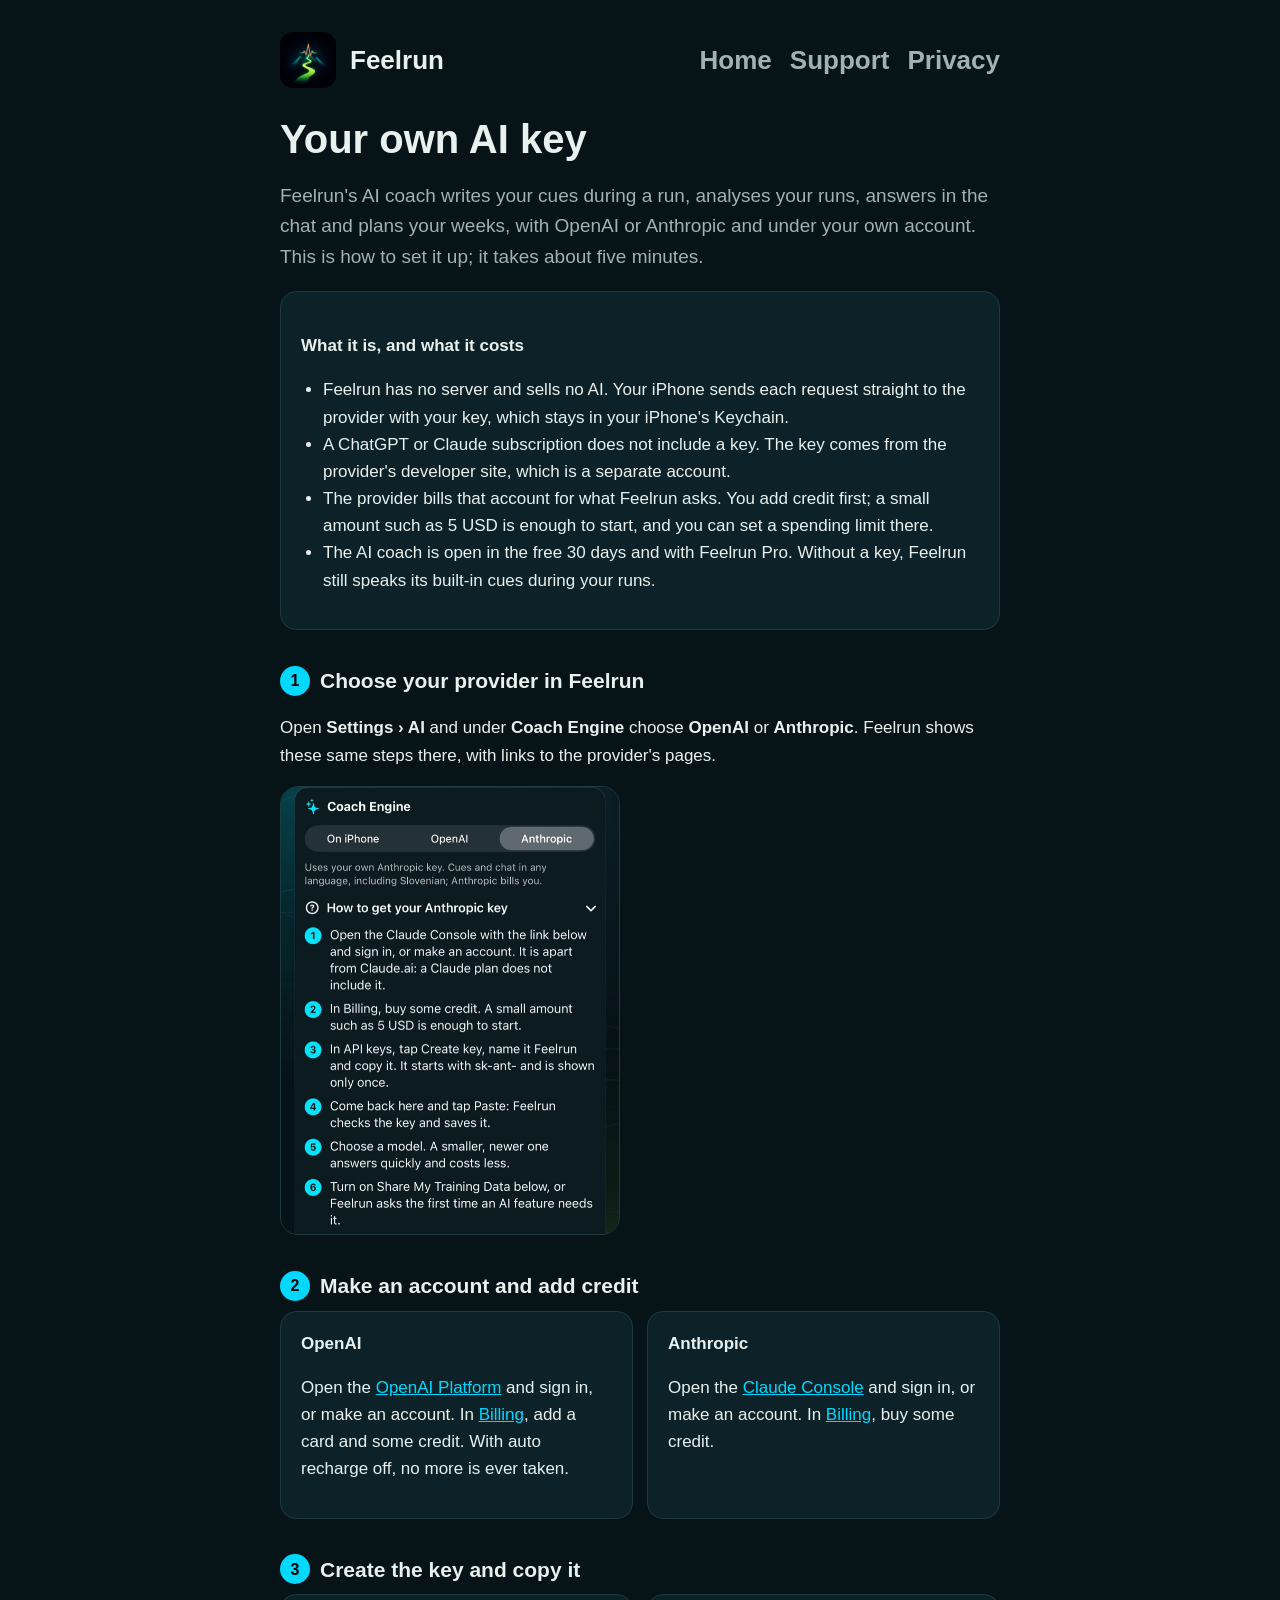
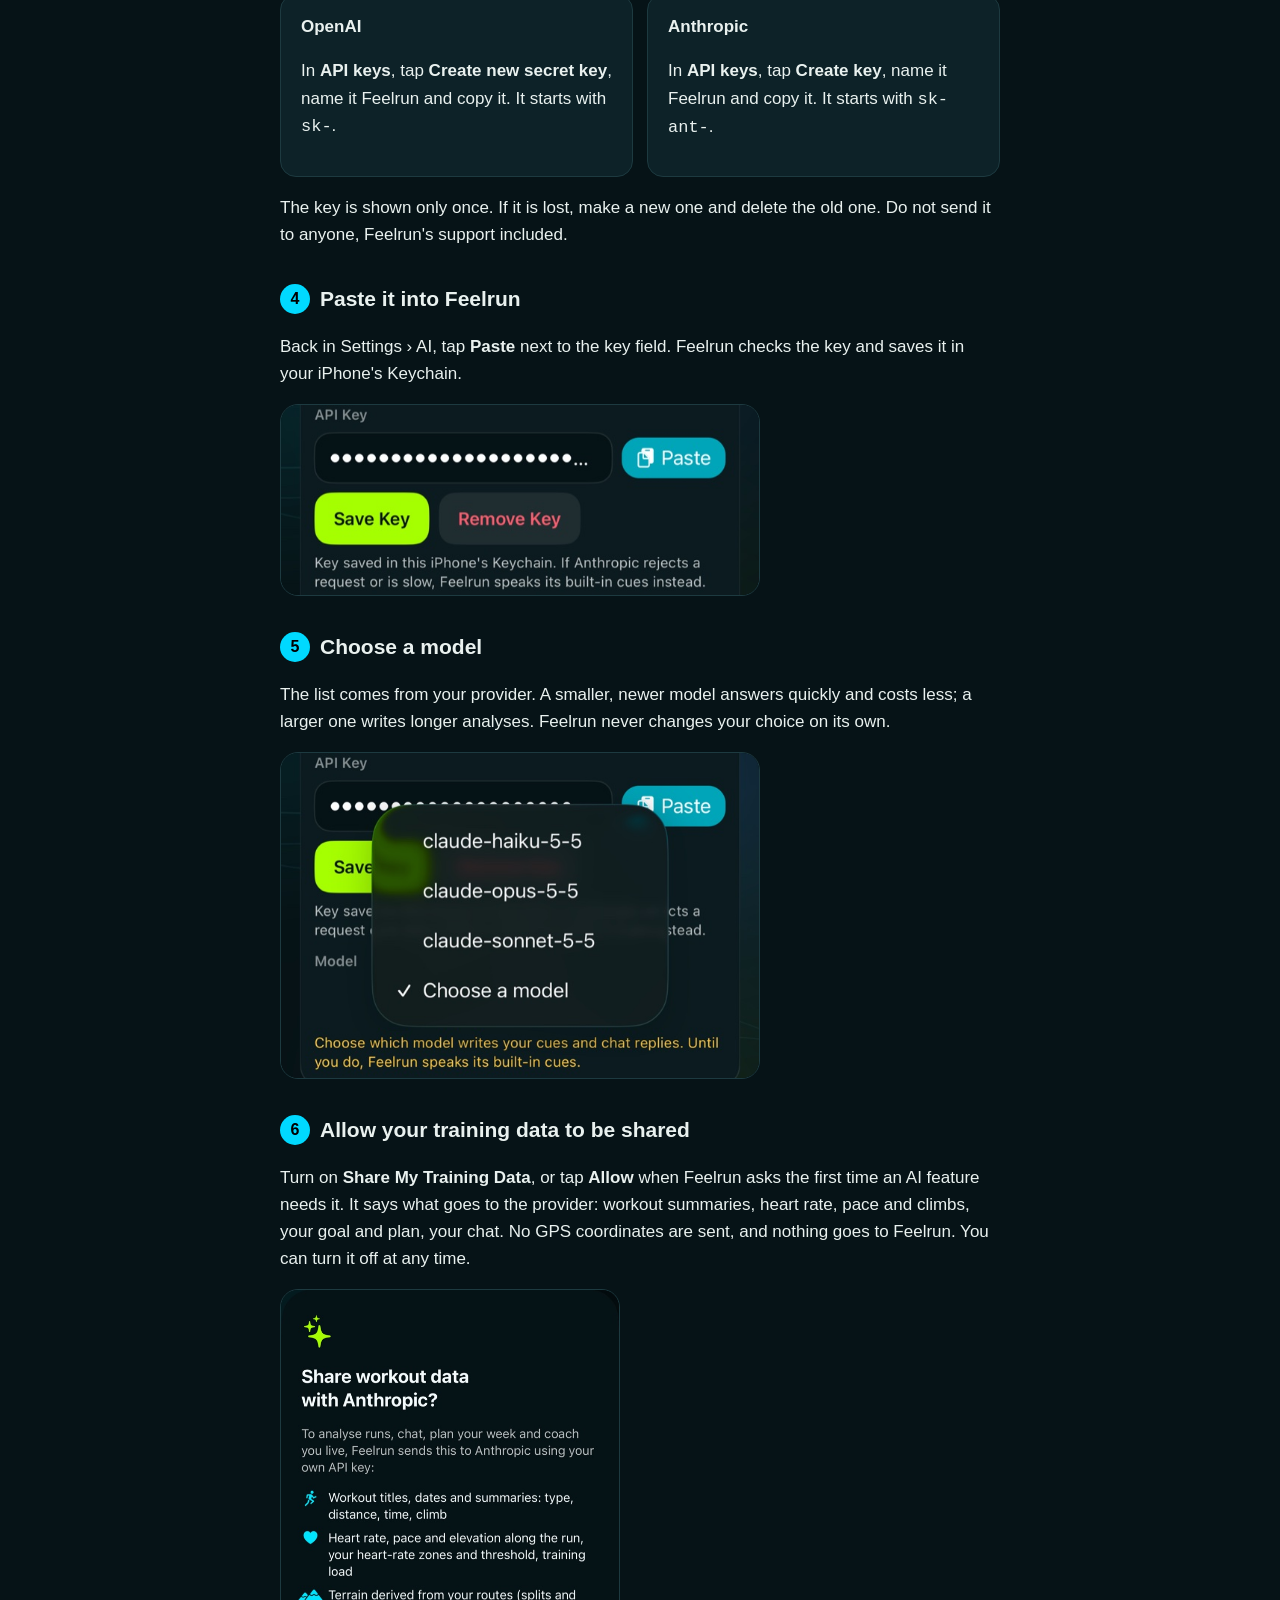
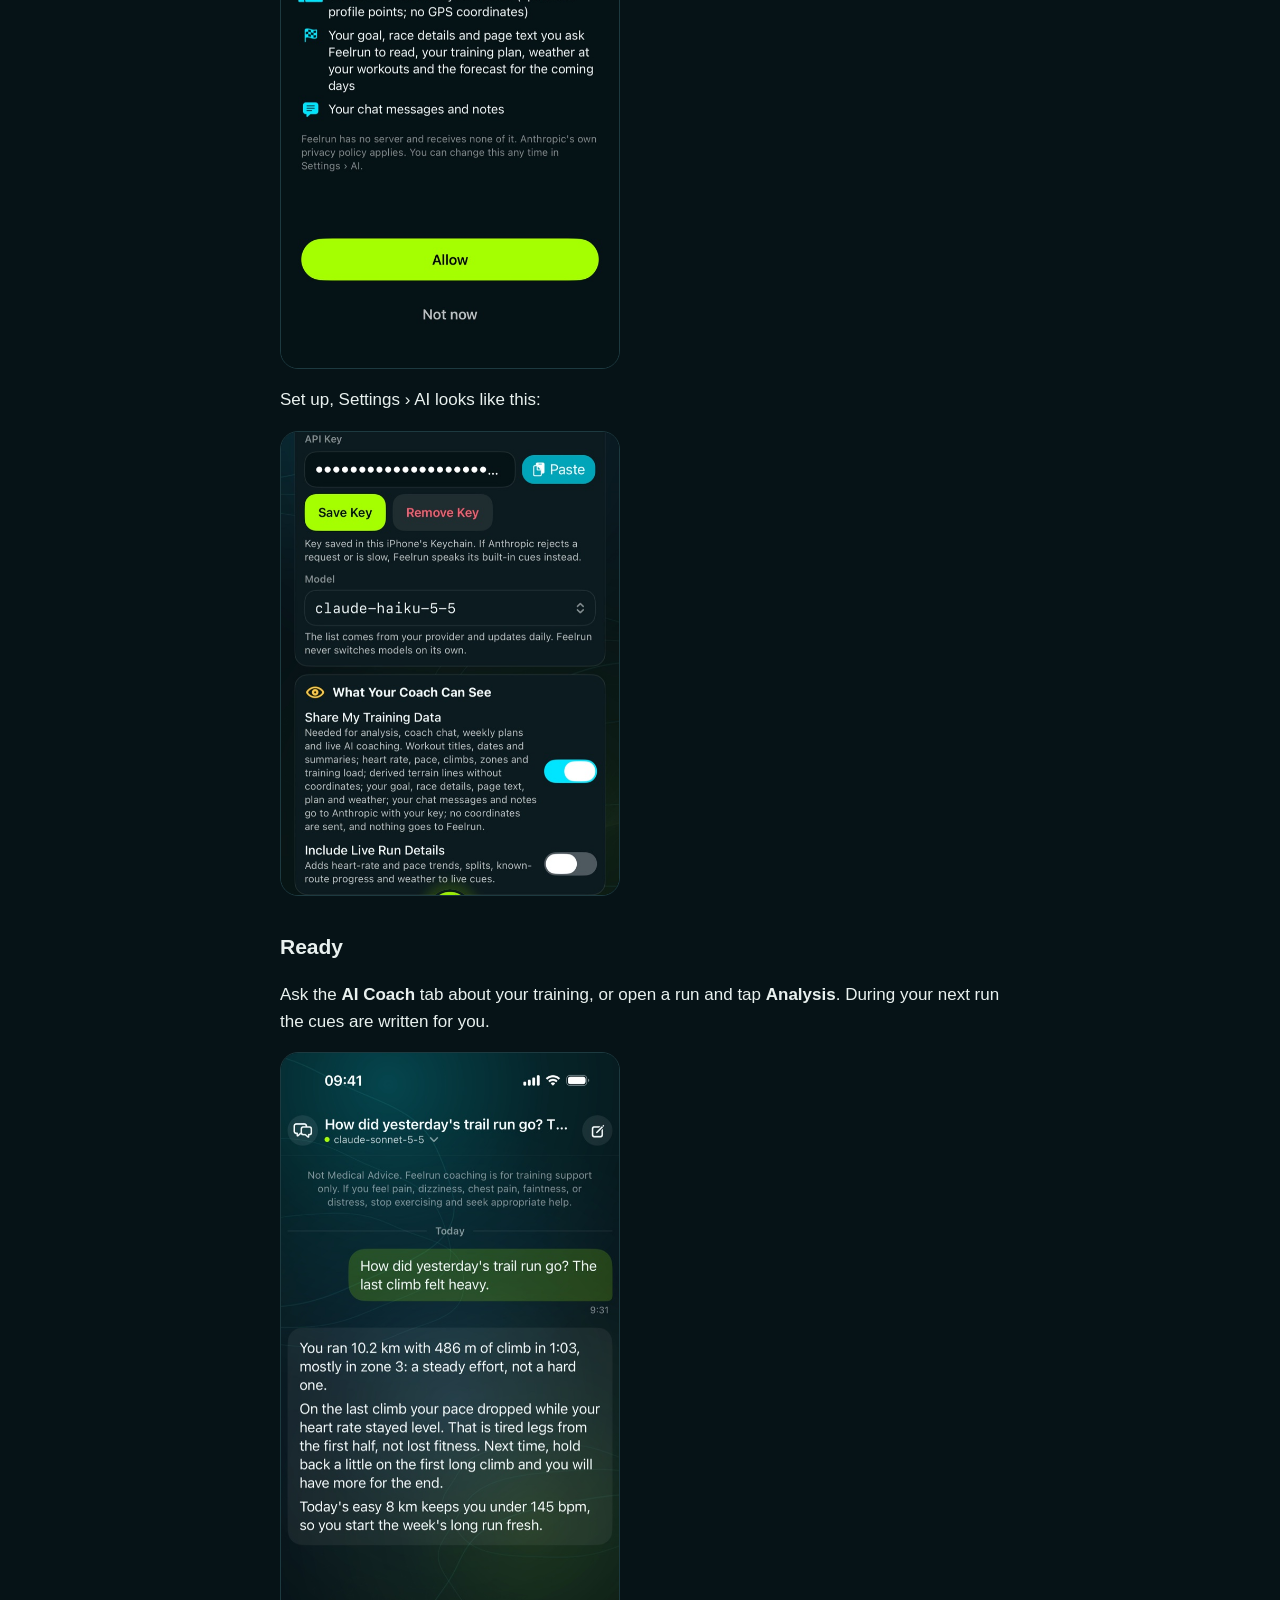
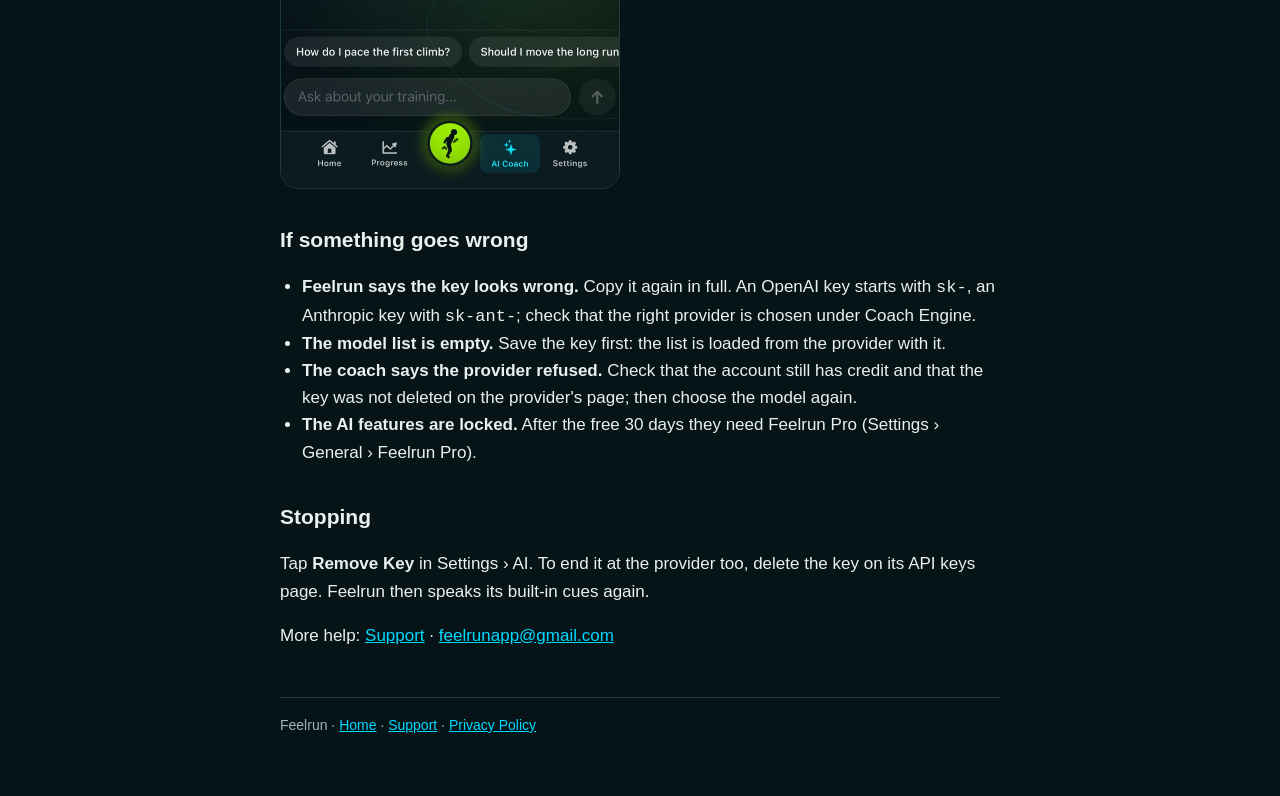
==== ai-key.html @ af998853 "Your own AI key: the steps with pictures" ====
<!doctype html>
<html lang="en">
<head>
<meta charset="utf-8">
<meta name="viewport" content="width=device-width, initial-scale=1">
<title>Your Own AI Key · Feelrun</title>
<meta name="description" content="How to get your own OpenAI or Anthropic API key and turn on Feelrun's AI coach, step by step with pictures.">
<link rel="stylesheet" href="style.css">
<link rel="icon" href="icon.png">
</head>
<body>
<main>
  <header>
    <img src="icon.png" alt="">
    <a href="./">Feelrun</a>
    <nav><a href="./">Home</a><a href="support.html">Support</a><a href="privacy.html">Privacy</a></nav>
  </header>

  <h1>Your own AI key</h1>
  <p class="lead">Feelrun's AI coach writes your cues during a run, analyses your runs, answers in the chat and plans your weeks, with OpenAI or Anthropic and under your own account. This is how to set it up; it takes about five minutes.</p>

  <div class="card">
    <h3>What it is, and what it costs</h3>
    <ul>
      <li>Feelrun has no server and sells no AI. Your iPhone sends each request straight to the provider with your key, which stays in your iPhone's Keychain.</li>
      <li>A ChatGPT or Claude subscription does not include a key. The key comes from the provider's developer site, which is a separate account.</li>
      <li>The provider bills that account for what Feelrun asks. You add credit first; a small amount such as 5 USD is enough to start, and you can set a spending limit there.</li>
      <li>The AI coach is open in the free 30 days and with Feelrun Pro. Without a key, Feelrun still speaks its built-in cues during your runs.</li>
    </ul>
  </div>

  <h2><span class="step">1</span>Choose your provider in Feelrun</h2>
  <p>Open <strong>Settings › AI</strong> and under <strong>Coach Engine</strong> choose <strong>OpenAI</strong> or <strong>Anthropic</strong>. Feelrun shows these same steps there, with links to the provider's pages.</p>
  <img class="shot" src="img/ai-key-steps.jpg" alt="Settings, AI: Anthropic chosen as the coach engine, with six numbered steps on how to get a key">

  <h2><span class="step">2</span>Make an account and add credit</h2>
  <div class="cols">
    <div class="card">
      <h3>OpenAI</h3>
      <p>Open the <a href="https://platform.openai.com/api-keys">OpenAI Platform</a> and sign in, or make an account. In <a href="https://platform.openai.com/settings/organization/billing/overview">Billing</a>, add a card and some credit. With auto recharge off, no more is ever taken.</p>
    </div>
    <div class="card">
      <h3>Anthropic</h3>
      <p>Open the <a href="https://platform.claude.com/settings/keys">Claude Console</a> and sign in, or make an account. In <a href="https://platform.claude.com/settings/billing">Billing</a>, buy some credit.</p>
    </div>
  </div>

  <h2><span class="step">3</span>Create the key and copy it</h2>
  <div class="cols">
    <div class="card">
      <h3>OpenAI</h3>
      <p>In <strong>API keys</strong>, tap <strong>Create new secret key</strong>, name it Feelrun and copy it. It starts with <code>sk-</code>.</p>
    </div>
    <div class="card">
      <h3>Anthropic</h3>
      <p>In <strong>API keys</strong>, tap <strong>Create key</strong>, name it Feelrun and copy it. It starts with <code>sk-ant-</code>.</p>
    </div>
  </div>
  <p>The key is shown only once. If it is lost, make a new one and delete the old one. Do not send it to anyone, Feelrun's support included.</p>

  <h2><span class="step">4</span>Paste it into Feelrun</h2>
  <p>Back in Settings › AI, tap <strong>Paste</strong> next to the key field. Feelrun checks the key and saves it in your iPhone's Keychain.</p>
  <img class="shot wide" src="img/ai-key-paste.jpg" alt="The key field filled, with the Paste button beside it and the line: Key saved in this iPhone's Keychain">

  <h2><span class="step">5</span>Choose a model</h2>
  <p>The list comes from your provider. A smaller, newer model answers quickly and costs less; a larger one writes longer analyses. Feelrun never changes your choice on its own.</p>
  <img class="shot wide" src="img/ai-key-model.jpg" alt="The model menu open, listing the provider's models">

  <h2><span class="step">6</span>Allow your training data to be shared</h2>
  <p>Turn on <strong>Share My Training Data</strong>, or tap <strong>Allow</strong> when Feelrun asks the first time an AI feature needs it. It says what goes to the provider: workout summaries, heart rate, pace and climbs, your goal and plan, your chat. No GPS coordinates are sent, and nothing goes to Feelrun. You can turn it off at any time.</p>
  <img class="shot" src="img/ai-key-consent.jpg" alt="Feelrun asking: Share workout data with Anthropic? with the list of what is sent, and Allow and Not now">
  <p>Set up, Settings › AI looks like this:</p>
  <img class="shot" src="img/ai-key-done.jpg" alt="Settings, AI with the key saved, a model chosen and Share My Training Data on">

  <h2>Ready</h2>
  <p>Ask the <strong>AI Coach</strong> tab about your training, or open a run and tap <strong>Analysis</strong>. During your next run the cues are written for you.</p>
  <img class="shot" src="img/ai-key-coach.jpg" alt="The AI Coach chat answering a question about yesterday's trail run">

  <h2>If something goes wrong</h2>
  <ul>
    <li><strong>Feelrun says the key looks wrong.</strong> Copy it again in full. An OpenAI key starts with <code>sk-</code>, an Anthropic key with <code>sk-ant-</code>; check that the right provider is chosen under Coach Engine.</li>
    <li><strong>The model list is empty.</strong> Save the key first: the list is loaded from the provider with it.</li>
    <li><strong>The coach says the provider refused.</strong> Check that the account still has credit and that the key was not deleted on the provider's page; then choose the model again.</li>
    <li><strong>The AI features are locked.</strong> After the free 30 days they need Feelrun Pro (Settings › General › Feelrun Pro).</li>
  </ul>

  <h2>Stopping</h2>
  <p>Tap <strong>Remove Key</strong> in Settings › AI. To end it at the provider too, delete the key on its API keys page. Feelrun then speaks its built-in cues again.</p>

  <p>More help: <a href="support.html">Support</a> · <a href="mailto:feelrunapp@gmail.com">feelrunapp@gmail.com</a></p>

  <footer>Feelrun · <a href="./">Home</a> · <a href="support.html">Support</a> · <a href="privacy.html">Privacy Policy</a></footer>
</main>
</body>
</html>
---- style.css ----
:root {
  --bg: #061317;
  --card: #0d2228;
  --line: #1d3a40;
  --text: #e9f1ef;
  --muted: #9fb3b6;
  --lime: #a6ff00;
  --teal: #00d9ff;
}
* { box-sizing: border-box; }
body {
  margin: 0;
  background: var(--bg) radial-gradient(1200px 600px at 50% -10%, #0e3a3e 0%, transparent 70%) no-repeat;
  color: var(--text);
  font: 17px/1.6 -apple-system, BlinkMacSystemFont, "SF Pro Text", "Helvetica Neue", Arial, sans-serif;
}
main { max-width: 760px; margin: 0 auto; padding: 32px 20px 64px; }
header { display: flex; align-items: center; gap: 14px; margin-bottom: 28px; }
header img { width: 56px; height: 56px; border-radius: 13px; }
header a { color: var(--text); text-decoration: none; font: 700 26px/1 ui-rounded, "SF Pro Rounded", -apple-system, sans-serif; }
nav { margin-left: auto; display: flex; gap: 18px; font-size: 15px; }
nav a { color: var(--muted); text-decoration: none; }
nav a:hover, nav a[aria-current] { color: var(--lime); }
h1 { font: 800 40px/1.15 ui-rounded, "SF Pro Rounded", -apple-system, sans-serif; margin: 8px 0 12px; }
h2 { font-size: 21px; margin: 34px 0 8px; }
h3 { font-size: 17px; margin: 22px 0 4px; }
p, li { color: var(--text); }
.lead { color: var(--muted); font-size: 19px; }
.tag { color: var(--lime); font-weight: 600; }
a { color: var(--teal); }
ul, ol { padding-left: 22px; }
.card { background: var(--card); border: 1px solid var(--line); border-radius: 16px; padding: 18px 20px; margin: 18px 0; }
.hero { width: 100%; border-radius: 18px; margin: 18px 0 8px; display: block; }
footer { margin-top: 48px; color: var(--muted); font-size: 14px; border-top: 1px solid var(--line); padding-top: 16px; }
@media (max-width: 520px) {
  h1 { font-size: 32px; }
  nav { gap: 12px; }
}
.shot { display: block; width: 100%; max-width: 340px; border-radius: 18px; border: 1px solid var(--line); margin: 14px 0 6px; }
.shot.wide { max-width: 480px; }
.cols { display: grid; grid-template-columns: 1fr 1fr; gap: 14px; }
.cols .card { margin: 0; }
.cols h3 { margin-top: 0; }
.step { display: inline-flex; align-items: center; justify-content: center; width: 30px; height: 30px; border-radius: 50%; background: var(--teal); color: #000; font-weight: 800; font-size: 16px; margin-right: 10px; vertical-align: 2px; }
@media (max-width: 620px) {
  .cols { grid-template-columns: 1fr; }
}
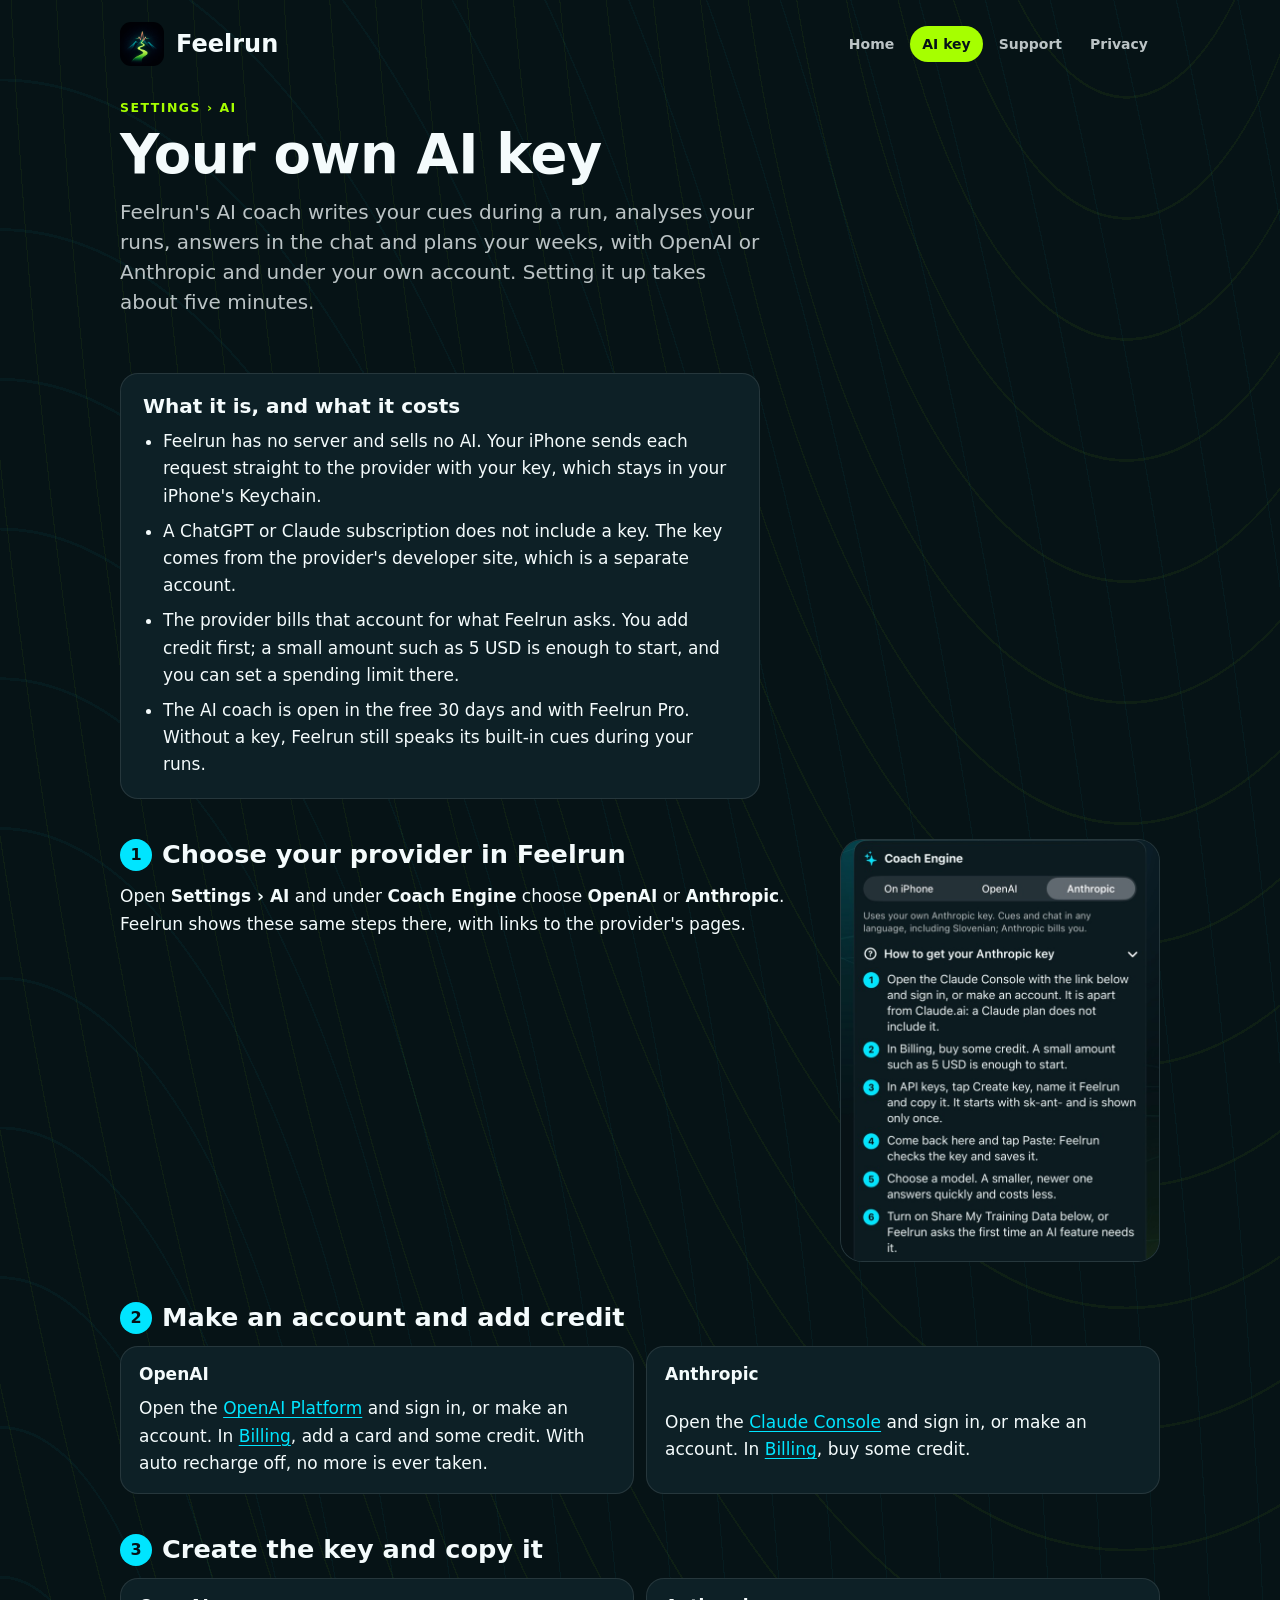
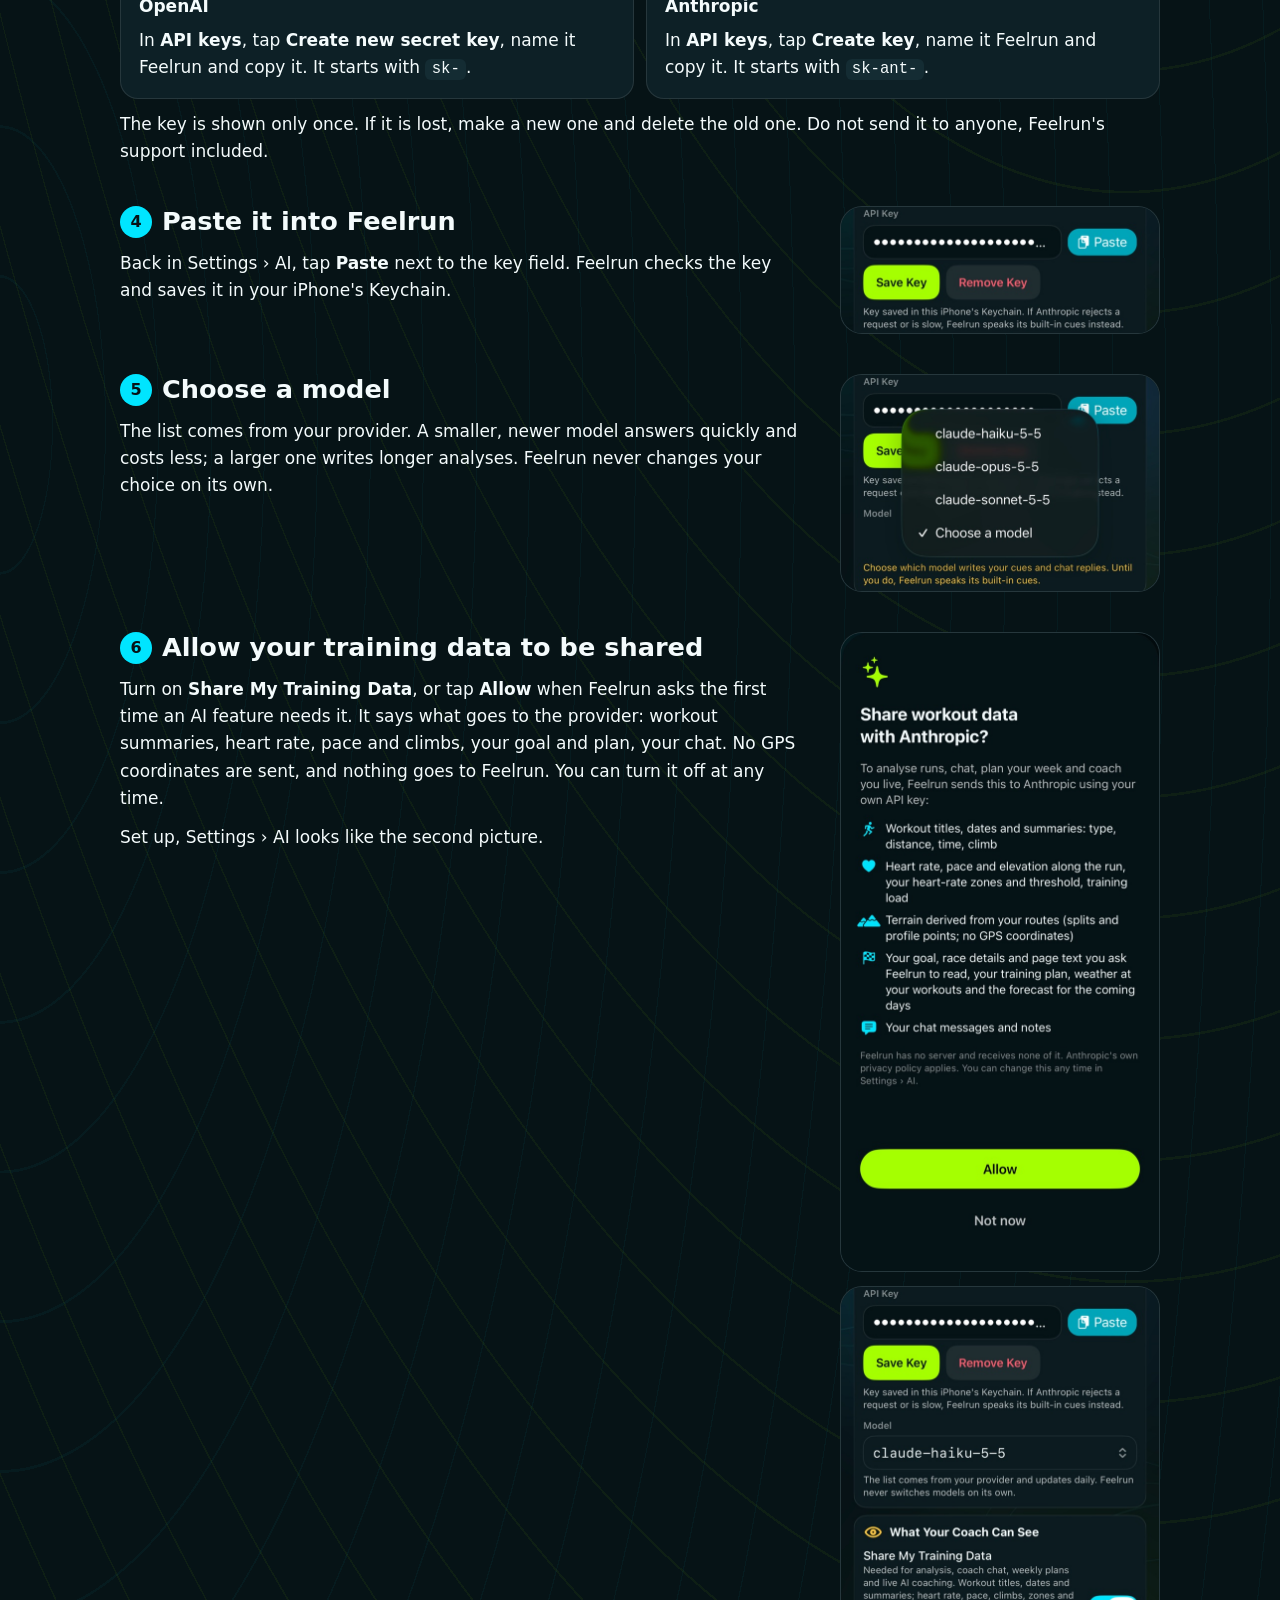
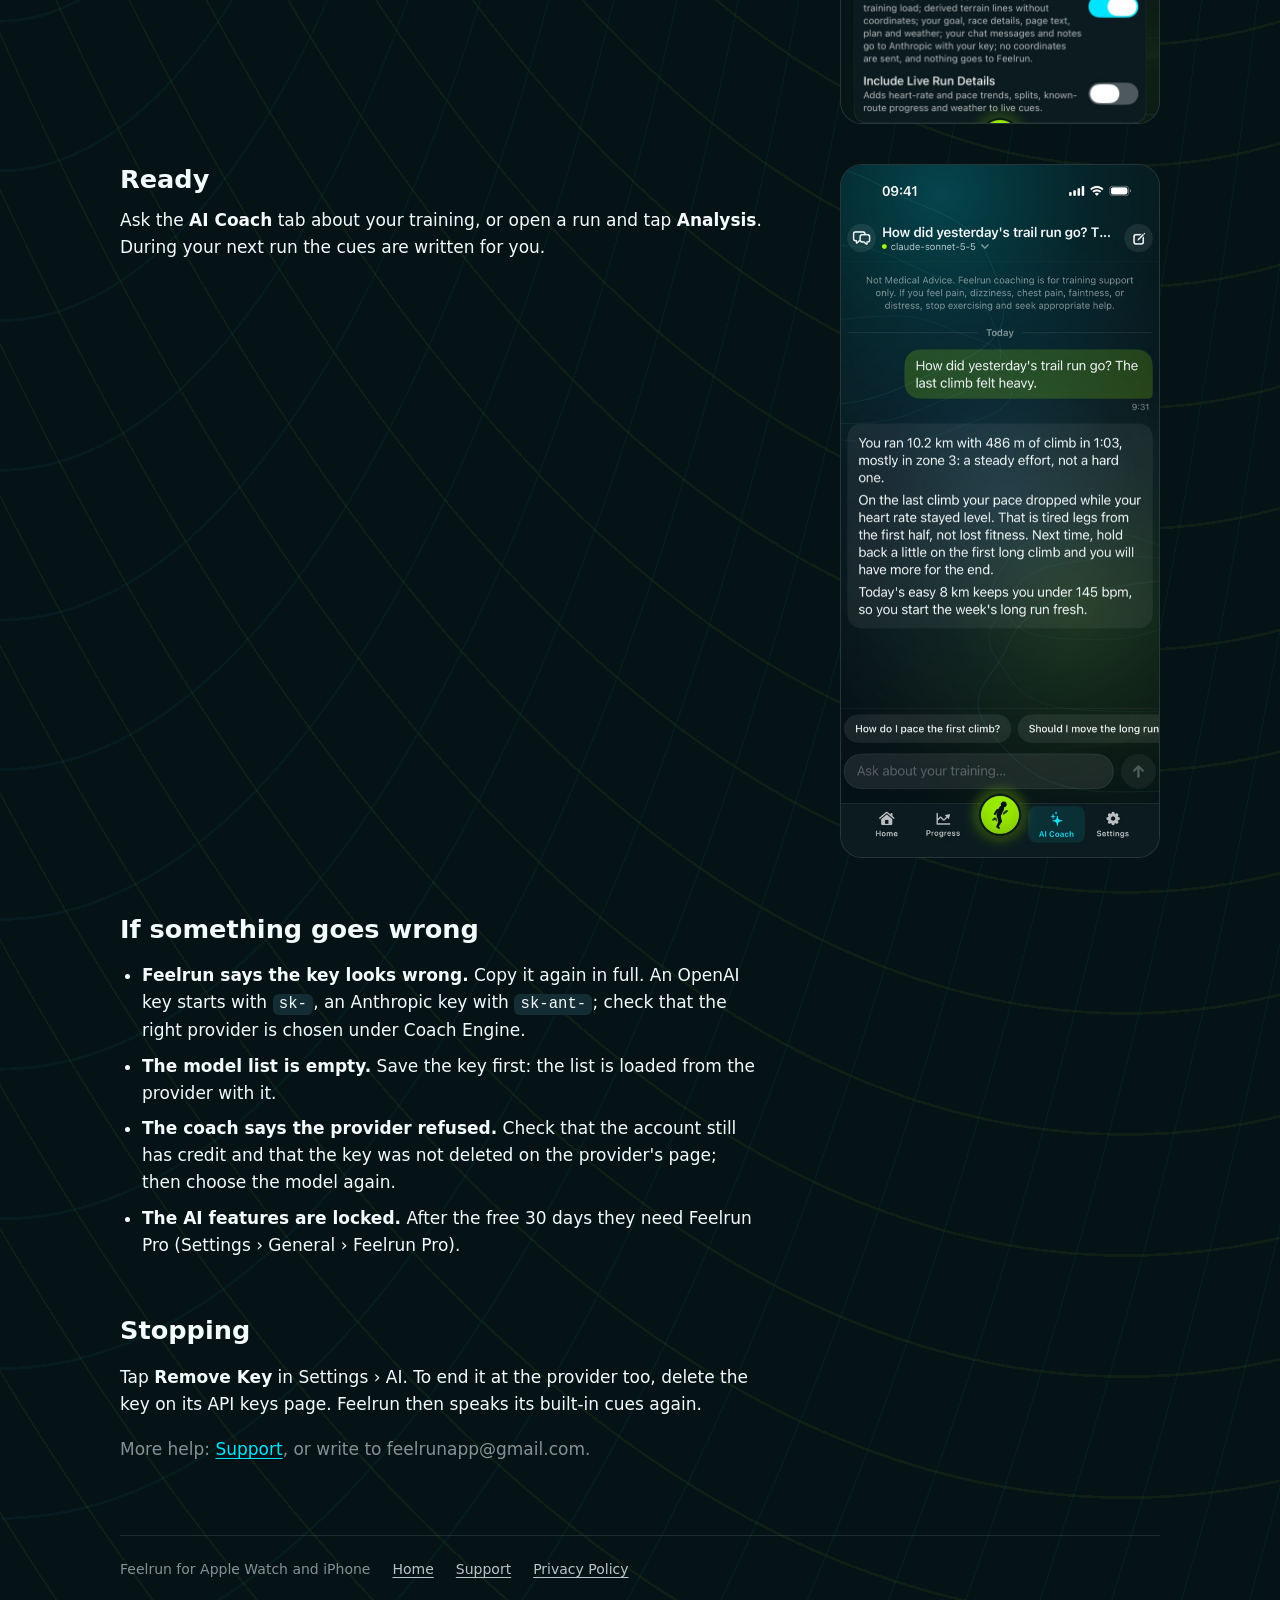
==== commit d970d883: "The site in the app's look: screens of the app, measures in their colours, one menu" ====
--- a/ai-key.html
+++ b/ai-key.html
@@ -2,94 +2,142 @@
 <html lang="en">
 <head>
 <meta charset="utf-8">
-<meta name="viewport" content="width=device-width, initial-scale=1">
+<meta name="viewport" content="width=device-width, initial-scale=1, viewport-fit=cover">
 <title>Your Own AI Key · Feelrun</title>
 <meta name="description" content="How to get your own OpenAI or Anthropic API key and turn on Feelrun's AI coach, step by step with pictures.">
+<meta name="theme-color" content="#061316">
 <link rel="stylesheet" href="style.css">
 <link rel="icon" href="icon.png">
+<link rel="apple-touch-icon" href="icon.png">
 </head>
 <body>
-<main>
-  <header>
-    <img src="icon.png" alt="">
-    <a href="./">Feelrun</a>
-    <nav><a href="./">Home</a><a href="support.html">Support</a><a href="privacy.html">Privacy</a></nav>
-  </header>
+<header class="site-header wrap">
+  <a class="brand" href="./"><img src="icon.png" alt="" width="44" height="44">Feelrun</a>
+  <nav aria-label="Site"><a href="./">Home</a><a href="ai-key.html" aria-current="page">AI key</a><a href="support.html">Support</a><a href="privacy.html">Privacy</a></nav>
+</header>
 
-  <h1>Your own AI key</h1>
-  <p class="lead">Feelrun's AI coach writes your cues during a run, analyses your runs, answers in the chat and plans your weeks, with OpenAI or Anthropic and under your own account. This is how to set it up; it takes about five minutes.</p>
-
-  <div class="card">
-    <h3>What it is, and what it costs</h3>
-    <ul>
-      <li>Feelrun has no server and sells no AI. Your iPhone sends each request straight to the provider with your key, which stays in your iPhone's Keychain.</li>
-      <li>A ChatGPT or Claude subscription does not include a key. The key comes from the provider's developer site, which is a separate account.</li>
-      <li>The provider bills that account for what Feelrun asks. You add credit first; a small amount such as 5 USD is enough to start, and you can set a spending limit there.</li>
-      <li>The AI coach is open in the free 30 days and with Feelrun Pro. Without a key, Feelrun still speaks its built-in cues during your runs.</li>
-    </ul>
+<main class="wrap">
+  <div class="doc-head read">
+    <p class="eyebrow">Settings › AI</p>
+    <h1>Your own AI key</h1>
+    <p class="lead">Feelrun's AI coach writes your cues during a run, analyses your runs, answers in the chat and plans your weeks, with OpenAI or Anthropic and under your own account. Setting it up takes about five minutes.</p>
   </div>
 
-  <h2><span class="step">1</span>Choose your provider in Feelrun</h2>
-  <p>Open <strong>Settings › AI</strong> and under <strong>Coach Engine</strong> choose <strong>OpenAI</strong> or <strong>Anthropic</strong>. Feelrun shows these same steps there, with links to the provider's pages.</p>
-  <img class="shot" src="img/ai-key-steps.jpg" alt="Settings, AI: Anthropic chosen as the coach engine, with six numbered steps on how to get a key">
+  <section class="section read" aria-labelledby="costs">
+    <div class="card">
+      <h2 id="costs" class="card-title">What it is, and what it costs</h2>
+      <ul>
+        <li>Feelrun has no server and sells no AI. Your iPhone sends each request straight to the provider with your key, which stays in your iPhone's Keychain.</li>
+        <li>A ChatGPT or Claude subscription does not include a key. The key comes from the provider's developer site, which is a separate account.</li>
+        <li>The provider bills that account for what Feelrun asks. You add credit first; a small amount such as 5 USD is enough to start, and you can set a spending limit there.</li>
+        <li>The AI coach is open in the free 30 days and with Feelrun Pro. Without a key, Feelrun still speaks its built-in cues during your runs.</li>
+      </ul>
+    </div>
+  </section>
 
-  <h2><span class="step">2</span>Make an account and add credit</h2>
-  <div class="cols">
-    <div class="card">
-      <h3>OpenAI</h3>
-      <p>Open the <a href="https://platform.openai.com/api-keys">OpenAI Platform</a> and sign in, or make an account. In <a href="https://platform.openai.com/settings/organization/billing/overview">Billing</a>, add a card and some credit. With auto recharge off, no more is ever taken.</p>
+  <section class="step" aria-labelledby="s1">
+    <div class="step-text">
+      <h2 id="s1"><span class="step-num">1</span>Choose your provider in Feelrun</h2>
+      <p>Open <strong>Settings › AI</strong> and under <strong>Coach Engine</strong> choose <strong>OpenAI</strong> or <strong>Anthropic</strong>. Feelrun shows these same steps there, with links to the provider's pages.</p>
     </div>
-    <div class="card">
-      <h3>Anthropic</h3>
-      <p>Open the <a href="https://platform.claude.com/settings/keys">Claude Console</a> and sign in, or make an account. In <a href="https://platform.claude.com/settings/billing">Billing</a>, buy some credit.</p>
+    <img class="shot" src="img/ai-key-steps.jpg" width="640" height="847" alt="Settings, AI: Anthropic chosen as the coach engine, with six numbered steps on how to get a key">
+  </section>
+
+  <section class="step only" aria-labelledby="s2">
+    <div class="step-text">
+      <h2 id="s2"><span class="step-num">2</span>Make an account and add credit</h2>
+      <div class="providers">
+        <div class="card">
+          <h3>OpenAI</h3>
+          <p>Open the <a href="https://platform.openai.com/api-keys">OpenAI Platform</a> and sign in, or make an account. In <a href="https://platform.openai.com/settings/organization/billing/overview">Billing</a>, add a card and some credit. With auto recharge off, no more is ever taken.</p>
+        </div>
+        <div class="card">
+          <h3>Anthropic</h3>
+          <p>Open the <a href="https://platform.claude.com/settings/keys">Claude Console</a> and sign in, or make an account. In <a href="https://platform.claude.com/settings/billing">Billing</a>, buy some credit.</p>
+        </div>
+      </div>
     </div>
+  </section>
+
+  <section class="step only" aria-labelledby="s3">
+    <div class="step-text">
+      <h2 id="s3"><span class="step-num">3</span>Create the key and copy it</h2>
+      <div class="providers">
+        <div class="card">
+          <h3>OpenAI</h3>
+          <p>In <strong>API keys</strong>, tap <strong>Create new secret key</strong>, name it Feelrun and copy it. It starts with <code>sk-</code>.</p>
+        </div>
+        <div class="card">
+          <h3>Anthropic</h3>
+          <p>In <strong>API keys</strong>, tap <strong>Create key</strong>, name it Feelrun and copy it. It starts with <code>sk-ant-</code>.</p>
+        </div>
+      </div>
+      <p>The key is shown only once. If it is lost, make a new one and delete the old one. Do not send it to anyone, Feelrun's support included.</p>
+    </div>
+  </section>
+
+  <section class="step" aria-labelledby="s4">
+    <div class="step-text">
+      <h2 id="s4"><span class="step-num">4</span>Paste it into Feelrun</h2>
+      <p>Back in Settings › AI, tap <strong>Paste</strong> next to the key field. Feelrun checks the key and saves it in your iPhone's Keychain.</p>
+    </div>
+    <img class="shot" src="img/ai-key-paste.jpg" width="640" height="254" alt="The key field filled, with the Paste button beside it and the line: Key saved in this iPhone's Keychain">
+  </section>
+
+  <section class="step" aria-labelledby="s5">
+    <div class="step-text">
+      <h2 id="s5"><span class="step-num">5</span>Choose a model</h2>
+      <p>The list comes from your provider. A smaller, newer model answers quickly and costs less; a larger one writes longer analyses. Feelrun never changes your choice on its own.</p>
+    </div>
+    <img class="shot" src="img/ai-key-model.jpg" width="640" height="435" alt="The model menu open, listing the provider's models">
+  </section>
+
+  <section class="step" aria-labelledby="s6">
+    <div class="step-text">
+      <h2 id="s6"><span class="step-num">6</span>Allow your training data to be shared</h2>
+      <p>Turn on <strong>Share My Training Data</strong>, or tap <strong>Allow</strong> when Feelrun asks the first time an AI feature needs it. It says what goes to the provider: workout summaries, heart rate, pace and climbs, your goal and plan, your chat. No GPS coordinates are sent, and nothing goes to Feelrun. You can turn it off at any time.</p>
+      <p>Set up, Settings › AI looks like the second picture.</p>
+    </div>
+    <div class="stack">
+      <img class="shot" src="img/ai-key-consent.jpg" width="640" height="1284" alt="Feelrun asking: Share workout data with Anthropic? with the list of what is sent, and Allow and Not now">
+      <img class="shot" src="img/ai-key-done.jpg" width="640" height="878" alt="Settings, AI with the key saved, a model chosen and Share My Training Data on">
+    </div>
+  </section>
+
+  <section class="step" aria-labelledby="ready">
+    <div class="step-text">
+      <h2 id="ready">Ready</h2>
+      <p>Ask the <strong>AI Coach</strong> tab about your training, or open a run and tap <strong>Analysis</strong>. During your next run the cues are written for you.</p>
+    </div>
+    <img class="shot" src="img/phone-coach.jpg" width="540" height="1174" alt="The AI Coach chat answering a question about yesterday's trail run">
+  </section>
+
+  <section class="section read" aria-labelledby="wrong">
+    <h2 id="wrong">If something goes wrong</h2>
+    <div class="doc">
+      <ul>
+        <li><strong>Feelrun says the key looks wrong.</strong> Copy it again in full. An OpenAI key starts with <code>sk-</code>, an Anthropic key with <code>sk-ant-</code>; check that the right provider is chosen under Coach Engine.</li>
+        <li><strong>The model list is empty.</strong> Save the key first: the list is loaded from the provider with it.</li>
+        <li><strong>The coach says the provider refused.</strong> Check that the account still has credit and that the key was not deleted on the provider's page; then choose the model again.</li>
+        <li><strong>The AI features are locked.</strong> After the free 30 days they need Feelrun Pro (Settings › General › Feelrun Pro).</li>
+      </ul>
+    </div>
+  </section>
+
+  <section class="section read" aria-labelledby="stop">
+    <h2 id="stop">Stopping</h2>
+    <p>Tap <strong>Remove Key</strong> in Settings › AI. To end it at the provider too, delete the key on its API keys page. Feelrun then speaks its built-in cues again.</p>
+    <p class="muted">More help: <a href="support.html">Support</a>, or write to feelrunapp@gmail.com.</p>
+  </section>
+</main>
+
+<footer class="wrap">
+  <div class="site-footer">
+    <span>Feelrun for Apple Watch and iPhone</span>
+    <a href="./">Home</a>
+    <a href="support.html">Support</a>
+    <a href="privacy.html">Privacy Policy</a>
   </div>
-
-  <h2><span class="step">3</span>Create the key and copy it</h2>
-  <div class="cols">
-    <div class="card">
-      <h3>OpenAI</h3>
-      <p>In <strong>API keys</strong>, tap <strong>Create new secret key</strong>, name it Feelrun and copy it. It starts with <code>sk-</code>.</p>
-    </div>
-    <div class="card">
-      <h3>Anthropic</h3>
-      <p>In <strong>API keys</strong>, tap <strong>Create key</strong>, name it Feelrun and copy it. It starts with <code>sk-ant-</code>.</p>
-    </div>
-  </div>
-  <p>The key is shown only once. If it is lost, make a new one and delete the old one. Do not send it to anyone, Feelrun's support included.</p>
-
-  <h2><span class="step">4</span>Paste it into Feelrun</h2>
-  <p>Back in Settings › AI, tap <strong>Paste</strong> next to the key field. Feelrun checks the key and saves it in your iPhone's Keychain.</p>
-  <img class="shot wide" src="img/ai-key-paste.jpg" alt="The key field filled, with the Paste button beside it and the line: Key saved in this iPhone's Keychain">
-
-  <h2><span class="step">5</span>Choose a model</h2>
-  <p>The list comes from your provider. A smaller, newer model answers quickly and costs less; a larger one writes longer analyses. Feelrun never changes your choice on its own.</p>
-  <img class="shot wide" src="img/ai-key-model.jpg" alt="The model menu open, listing the provider's models">
-
-  <h2><span class="step">6</span>Allow your training data to be shared</h2>
-  <p>Turn on <strong>Share My Training Data</strong>, or tap <strong>Allow</strong> when Feelrun asks the first time an AI feature needs it. It says what goes to the provider: workout summaries, heart rate, pace and climbs, your goal and plan, your chat. No GPS coordinates are sent, and nothing goes to Feelrun. You can turn it off at any time.</p>
-  <img class="shot" src="img/ai-key-consent.jpg" alt="Feelrun asking: Share workout data with Anthropic? with the list of what is sent, and Allow and Not now">
-  <p>Set up, Settings › AI looks like this:</p>
-  <img class="shot" src="img/ai-key-done.jpg" alt="Settings, AI with the key saved, a model chosen and Share My Training Data on">
-
-  <h2>Ready</h2>
-  <p>Ask the <strong>AI Coach</strong> tab about your training, or open a run and tap <strong>Analysis</strong>. During your next run the cues are written for you.</p>
-  <img class="shot" src="img/ai-key-coach.jpg" alt="The AI Coach chat answering a question about yesterday's trail run">
-
-  <h2>If something goes wrong</h2>
-  <ul>
-    <li><strong>Feelrun says the key looks wrong.</strong> Copy it again in full. An OpenAI key starts with <code>sk-</code>, an Anthropic key with <code>sk-ant-</code>; check that the right provider is chosen under Coach Engine.</li>
-    <li><strong>The model list is empty.</strong> Save the key first: the list is loaded from the provider with it.</li>
-    <li><strong>The coach says the provider refused.</strong> Check that the account still has credit and that the key was not deleted on the provider's page; then choose the model again.</li>
-    <li><strong>The AI features are locked.</strong> After the free 30 days they need Feelrun Pro (Settings › General › Feelrun Pro).</li>
-  </ul>
-
-  <h2>Stopping</h2>
-  <p>Tap <strong>Remove Key</strong> in Settings › AI. To end it at the provider too, delete the key on its API keys page. Feelrun then speaks its built-in cues again.</p>
-
-  <p>More help: <a href="support.html">Support</a> · <a href="mailto:feelrunapp@gmail.com">feelrunapp@gmail.com</a></p>
-
-  <footer>Feelrun · <a href="./">Home</a> · <a href="support.html">Support</a> · <a href="privacy.html">Privacy Policy</a></footer>
-</main>
+</footer>
 </body>
 </html>
--- a/style.css
+++ b/style.css
@@ -1,47 +1,327 @@
+/* Layout: a trail map at night. Contour rings behind the page, one column at reading width,
+   wider bands for the app's screens, and every measure in the colour it has in the app
+   (distance teal, climb lime, time amber, heart rate coral, pace blue). Dark only, as the app. */
 :root {
-  --bg: #061317;
-  --card: #0d2228;
-  --line: #1d3a40;
-  --text: #e9f1ef;
-  --muted: #9fb3b6;
-  --lime: #a6ff00;
-  --teal: #00d9ff;
-}
+  color-scheme: dark;
+  --ground: #061316;
+  --ground-glow: #0e3a3e;
+  --surface: #0d2026;
+  --surface-hi: #142c33;
+  --ink: #f4fbfc;
+  --ink-soft: rgba(244, 251, 252, 0.76);
+  --ink-faint: rgba(244, 251, 252, 0.54);
+  --rule: rgba(255, 255, 255, 0.1);
+  --climb: #a6ff00;
+  --distance: #00e5ff;
+  --heart: #ff5c6c;
+  --time: #ffc53d;
+  --pace: #4da3ff;
+  --contour-a: rgba(166, 255, 0, 0.05);
+  --contour-b: rgba(0, 229, 255, 0.04);
+
+  --font-display: ui-rounded, "SF Pro Rounded", "Nunito", "Varela Round", system-ui, sans-serif;
+  --font-body: -apple-system, BlinkMacSystemFont, "SF Pro Text", system-ui, "Segoe UI", Roboto, "Helvetica Neue", Arial, sans-serif;
+  --font-mono: ui-monospace, "SF Mono", SFMono-Regular, Menlo, Consolas, monospace;
+
+  --text-s: 0.875rem;
+  --text-m: 1.0625rem;
+  --text-l: 1.25rem;
+  --text-xl: 1.6rem;
+  --text-xxl: clamp(2.1rem, 5.4vw, 3.4rem);
+
+  --radius: 18px;
+  --page: 1080px;
+  --measure: 40rem;
+  --gutter-l: max(20px, env(safe-area-inset-left, 0px));
+  --gutter-r: max(20px, env(safe-area-inset-right, 0px));
+}
+
 * { box-sizing: border-box; }
+
+html { -webkit-text-size-adjust: 100%; }
+
 body {
   margin: 0;
-  background: var(--bg) radial-gradient(1200px 600px at 50% -10%, #0e3a3e 0%, transparent 70%) no-repeat;
-  color: var(--text);
-  font: 17px/1.6 -apple-system, BlinkMacSystemFont, "SF Pro Text", "Helvetica Neue", Arial, sans-serif;
-}
-main { max-width: 760px; margin: 0 auto; padding: 32px 20px 64px; }
-header { display: flex; align-items: center; gap: 14px; margin-bottom: 28px; }
-header img { width: 56px; height: 56px; border-radius: 13px; }
-header a { color: var(--text); text-decoration: none; font: 700 26px/1 ui-rounded, "SF Pro Rounded", -apple-system, sans-serif; }
-nav { margin-left: auto; display: flex; gap: 18px; font-size: 15px; }
-nav a { color: var(--muted); text-decoration: none; }
-nav a:hover, nav a[aria-current] { color: var(--lime); }
-h1 { font: 800 40px/1.15 ui-rounded, "SF Pro Rounded", -apple-system, sans-serif; margin: 8px 0 12px; }
-h2 { font-size: 21px; margin: 34px 0 8px; }
-h3 { font-size: 17px; margin: 22px 0 4px; }
-p, li { color: var(--text); }
-.lead { color: var(--muted); font-size: 19px; }
-.tag { color: var(--lime); font-weight: 600; }
-a { color: var(--teal); }
-ul, ol { padding-left: 22px; }
-.card { background: var(--card); border: 1px solid var(--line); border-radius: 16px; padding: 18px 20px; margin: 18px 0; }
-.hero { width: 100%; border-radius: 18px; margin: 18px 0 8px; display: block; }
-footer { margin-top: 48px; color: var(--muted); font-size: 14px; border-top: 1px solid var(--line); padding-top: 16px; }
-@media (max-width: 520px) {
-  h1 { font-size: 32px; }
-  nav { gap: 12px; }
-}
-.shot { display: block; width: 100%; max-width: 340px; border-radius: 18px; border: 1px solid var(--line); margin: 14px 0 6px; }
-.shot.wide { max-width: 480px; }
-.cols { display: grid; grid-template-columns: 1fr 1fr; gap: 14px; }
-.cols .card { margin: 0; }
-.cols h3 { margin-top: 0; }
-.step { display: inline-flex; align-items: center; justify-content: center; width: 30px; height: 30px; border-radius: 50%; background: var(--teal); color: #000; font-weight: 800; font-size: 16px; margin-right: 10px; vertical-align: 2px; }
-@media (max-width: 620px) {
-  .cols { grid-template-columns: 1fr; }
-}
+  color: var(--ink);
+  background-color: var(--ground);
+  background-image:
+    repeating-radial-gradient(ellipse 70% 50% at 88% -8%, transparent 0 44px, var(--contour-a) 44px 45px),
+    repeating-radial-gradient(ellipse 60% 45% at 0% 42%, transparent 0 52px, var(--contour-b) 52px 53px),
+    radial-gradient(1200px 640px at 50% -12%, var(--ground-glow) 0%, transparent 72%);
+  background-repeat: no-repeat;
+  font: 400 var(--text-m)/1.6 var(--font-body);
+  -webkit-font-smoothing: antialiased;
+}
+
+img { max-width: 100%; height: auto; }
+
+a { color: var(--distance); text-underline-offset: 3px; text-decoration-thickness: 1px; }
+a:hover { color: var(--ink); }
+:focus-visible { outline: 2px solid var(--climb); outline-offset: 3px; border-radius: 6px; }
+
+code {
+  font-family: var(--font-mono);
+  font-size: 0.92em;
+  padding: 0.08em 0.4em;
+  border-radius: 6px;
+  background: var(--surface-hi);
+  color: var(--ink);
+}
+
+/* One column at reading width; bands step out to the page width. */
+.wrap {
+  width: 100%;
+  max-width: var(--page);
+  margin: 0 auto;
+  padding-left: var(--gutter-l);
+  padding-right: var(--gutter-r);
+}
+.read { max-width: var(--measure); }
+
+/* Header and footer */
+.site-header {
+  display: flex;
+  flex-wrap: wrap;
+  align-items: center;
+  gap: 10px 18px;
+  padding-block: 22px 8px;
+}
+.brand {
+  display: inline-flex;
+  align-items: center;
+  gap: 12px;
+  color: var(--ink);
+  text-decoration: none;
+  font: 700 1.5rem/1 var(--font-display);
+}
+.brand img { width: 44px; height: 44px; border-radius: 11px; }
+.site-header nav { margin-left: auto; display: flex; gap: 4px; flex-wrap: wrap; }
+.site-header nav a {
+  color: var(--ink-soft);
+  text-decoration: none;
+  font-size: var(--text-s);
+  font-weight: 600;
+  padding: 7px 12px;
+  border-radius: 999px;
+}
+.site-header nav a:hover { color: var(--ink); background: var(--surface); }
+.site-header nav a[aria-current="page"] { color: var(--ground); background: var(--climb); }
+
+.site-footer {
+  margin-top: 72px;
+  padding-block: 22px 40px;
+  border-top: 1px solid var(--rule);
+  color: var(--ink-faint);
+  font-size: var(--text-s);
+  display: flex;
+  flex-wrap: wrap;
+  gap: 8px 22px;
+}
+.site-footer a { color: var(--ink-soft); }
+
+/* Type */
+h1, h2, h3 { font-family: var(--font-display); text-wrap: balance; color: var(--ink); }
+h1 { font-size: var(--text-xxl); line-height: 1.08; font-weight: 800; letter-spacing: -0.01em; margin: 0; }
+h2 { font-size: var(--text-xl); line-height: 1.2; font-weight: 750; margin: 0; }
+h3 { font-size: var(--text-l); line-height: 1.3; font-weight: 700; margin: 0; }
+p { margin: 0; }
+.lead { font-size: var(--text-l); line-height: 1.5; color: var(--ink-soft); }
+.eyebrow {
+  font: 700 0.78rem/1 var(--font-body);
+  letter-spacing: 0.12em;
+  text-transform: uppercase;
+  color: var(--climb);
+}
+.muted { color: var(--ink-faint); }
+
+/* A page's sections */
+.section { padding-block: 56px 0; display: grid; gap: 18px; }
+.section > header { display: grid; gap: 8px; }
+.stack { display: grid; gap: 14px; }
+.stack.tight { gap: 4px; }
+.caption { font-size: var(--text-s); color: var(--ink-faint); }
+.card-title { font-size: var(--text-l); }
+
+/* Home: the key art and what Feelrun is */
+.key-art {
+  display: block;
+  width: 100%;
+  border-radius: 24px;
+  border: 1px solid var(--rule);
+  margin-top: 18px;
+}
+.intro {
+  display: grid;
+  grid-template-columns: minmax(0, 1.25fr) minmax(0, 1fr);
+  gap: 36px;
+  align-items: start;
+  padding-top: 40px;
+}
+.intro > div { display: grid; gap: 16px; min-width: 0; }
+
+/* The free 30 days, said plainly, as in the app */
+.promise {
+  background: var(--surface);
+  border: 1px solid rgba(166, 255, 0, 0.4);
+  border-radius: var(--radius);
+  padding: 20px 22px;
+  display: grid;
+  gap: 12px;
+}
+.promise h2 { font-size: var(--text-l); }
+.checks { list-style: none; margin: 0; padding: 0; display: grid; gap: 10px; }
+.checks li { display: grid; grid-template-columns: 22px minmax(0, 1fr); gap: 10px; color: var(--ink); }
+.checks li::before {
+  content: "";
+  width: 20px;
+  height: 20px;
+  margin-top: 3px;
+  border-radius: 50%;
+  background: var(--climb) no-repeat center / 12px 12px url("data:image/svg+xml,%3Csvg xmlns='http://www.w3.org/2000/svg' viewBox='0 0 12 12'%3E%3Cpath d='M2.2 6.3l2.4 2.4 5.2-5.4' fill='none' stroke='%23061316' stroke-width='2' stroke-linecap='round' stroke-linejoin='round'/%3E%3C/svg%3E");
+}
+
+/* The app's screens, side by side; on a phone they scroll in their own row */
+.screens {
+  display: grid;
+  grid-auto-flow: column;
+  grid-auto-columns: minmax(180px, 1fr);
+  gap: 16px;
+  overflow-x: auto;
+  scroll-snap-type: x mandatory;
+  padding-bottom: 8px;
+  margin: 0;
+}
+.screens figure { margin: 0; display: grid; gap: 10px; align-content: start; scroll-snap-align: start; min-width: 0; }
+.screens img {
+  display: block;
+  width: 100%;
+  border-radius: 26px;
+  border: 1px solid var(--rule);
+  background: var(--surface);
+}
+.screens figcaption { font-size: var(--text-s); color: var(--ink-soft); }
+.screens.watch { grid-auto-columns: minmax(150px, 1fr); }
+.screens.watch img { border-radius: 30% / 26%; background: #000; }
+
+/* What Feelrun does, in three groups, each marked in a measure's colour */
+.features { display: grid; grid-template-columns: repeat(3, minmax(0, 1fr)); gap: 16px; }
+.feature {
+  background: var(--surface);
+  border: 1px solid var(--rule);
+  border-radius: var(--radius);
+  padding: 20px 22px;
+  display: grid;
+  gap: 12px;
+  align-content: start;
+}
+.feature .eyebrow { color: var(--mark, var(--climb)); }
+.feature ul { margin: 0; padding-left: 18px; display: grid; gap: 8px; color: var(--ink-soft); }
+.feature li::marker { color: var(--mark, var(--climb)); }
+.mark-distance { --mark: var(--distance); }
+.mark-pace { --mark: var(--pace); }
+.mark-climb { --mark: var(--climb); }
+
+/* A row of the app's measures, in their colours */
+.measures { display: flex; flex-wrap: wrap; gap: 6px 22px; font: 700 var(--text-l)/1.2 var(--font-display); font-variant-numeric: tabular-nums; }
+.measures small { font: 600 0.8rem var(--font-body); color: var(--ink-faint); margin-left: 3px; }
+.m-distance { color: var(--distance); }
+.m-climb { color: var(--climb); }
+.m-time { color: var(--time); }
+.m-heart { color: var(--heart); }
+.m-pace { color: var(--pace); }
+
+/* Plain cards for notes that stand apart */
+.card {
+  background: var(--surface);
+  border: 1px solid var(--rule);
+  border-radius: var(--radius);
+  padding: 20px 22px;
+  display: grid;
+  gap: 10px;
+}
+.card ul { margin: 0; padding-left: 20px; display: grid; gap: 8px; }
+
+/* Documents: support, privacy, the key guide */
+.doc-head { display: grid; gap: 12px; padding-top: 28px; }
+.doc { display: grid; gap: 14px; }
+.doc h2 { margin-top: 34px; }
+.doc h3 { margin-top: 18px; font-size: var(--text-m); font-family: var(--font-body); font-weight: 700; }
+.doc ul, .doc ol { margin: 0; padding-left: 22px; display: grid; gap: 8px; }
+
+.toc { display: flex; flex-wrap: wrap; gap: 8px; margin: 0; padding: 0; list-style: none; }
+.toc a {
+  display: inline-block;
+  padding: 7px 14px;
+  border-radius: 999px;
+  border: 1px solid var(--rule);
+  background: var(--surface);
+  color: var(--ink);
+  text-decoration: none;
+  font-size: var(--text-s);
+  font-weight: 600;
+}
+.toc a:hover { border-color: var(--distance); }
+
+.contact { display: flex; flex-wrap: wrap; align-items: baseline; gap: 6px 14px; }
+.contact strong { font: 700 var(--text-l)/1.3 var(--font-display); user-select: all; overflow-wrap: anywhere; }
+
+.link-card {
+  grid-template-columns: minmax(0, 1fr) auto;
+  align-items: center;
+  gap: 14px;
+  text-decoration: none;
+  color: var(--ink);
+}
+.link-card:hover { color: var(--ink); border-color: var(--distance); }
+.link-card .arrow { color: var(--distance); font: 700 var(--text-xl)/1 var(--font-display); }
+
+/* The key guide: numbered steps, the picture beside the words */
+.step {
+  display: grid;
+  grid-template-columns: minmax(0, 1fr) minmax(0, 320px);
+  gap: 18px 32px;
+  align-items: start;
+  padding-top: 40px;
+}
+.step-text { display: grid; gap: 12px; min-width: 0; }
+.step-num {
+  display: inline-flex;
+  align-items: center;
+  justify-content: center;
+  width: 32px;
+  height: 32px;
+  border-radius: 50%;
+  background: var(--distance);
+  color: var(--ground);
+  font: 800 1rem/1 var(--font-display);
+  font-variant-numeric: tabular-nums;
+  margin-right: 10px;
+  vertical-align: 3px;
+}
+.step.only { grid-template-columns: minmax(0, 1fr); }
+.shot {
+  display: block;
+  width: 100%;
+  border-radius: 22px;
+  border: 1px solid var(--rule);
+  background: var(--surface);
+}
+.providers { display: grid; grid-template-columns: repeat(2, minmax(0, 1fr)); gap: 12px; }
+.providers .card { padding: 16px 18px; }
+.providers h3 { font-size: var(--text-m); font-family: var(--font-body); }
+
+@media (max-width: 820px) {
+  .intro, .step { grid-template-columns: minmax(0, 1fr); }
+  .step .shot { max-width: 340px; }
+  .features { grid-template-columns: minmax(0, 1fr); }
+}
+@media (max-width: 560px) {
+  .providers { grid-template-columns: minmax(0, 1fr); }
+  .brand { font-size: 1.3rem; }
+  .brand img { width: 38px; height: 38px; }
+  .site-header nav { margin-left: -12px; }
+  .section { padding-top: 44px; }
+}
+@media (prefers-reduced-motion: no-preference) {
+  html { scroll-behavior: smooth; }
+}
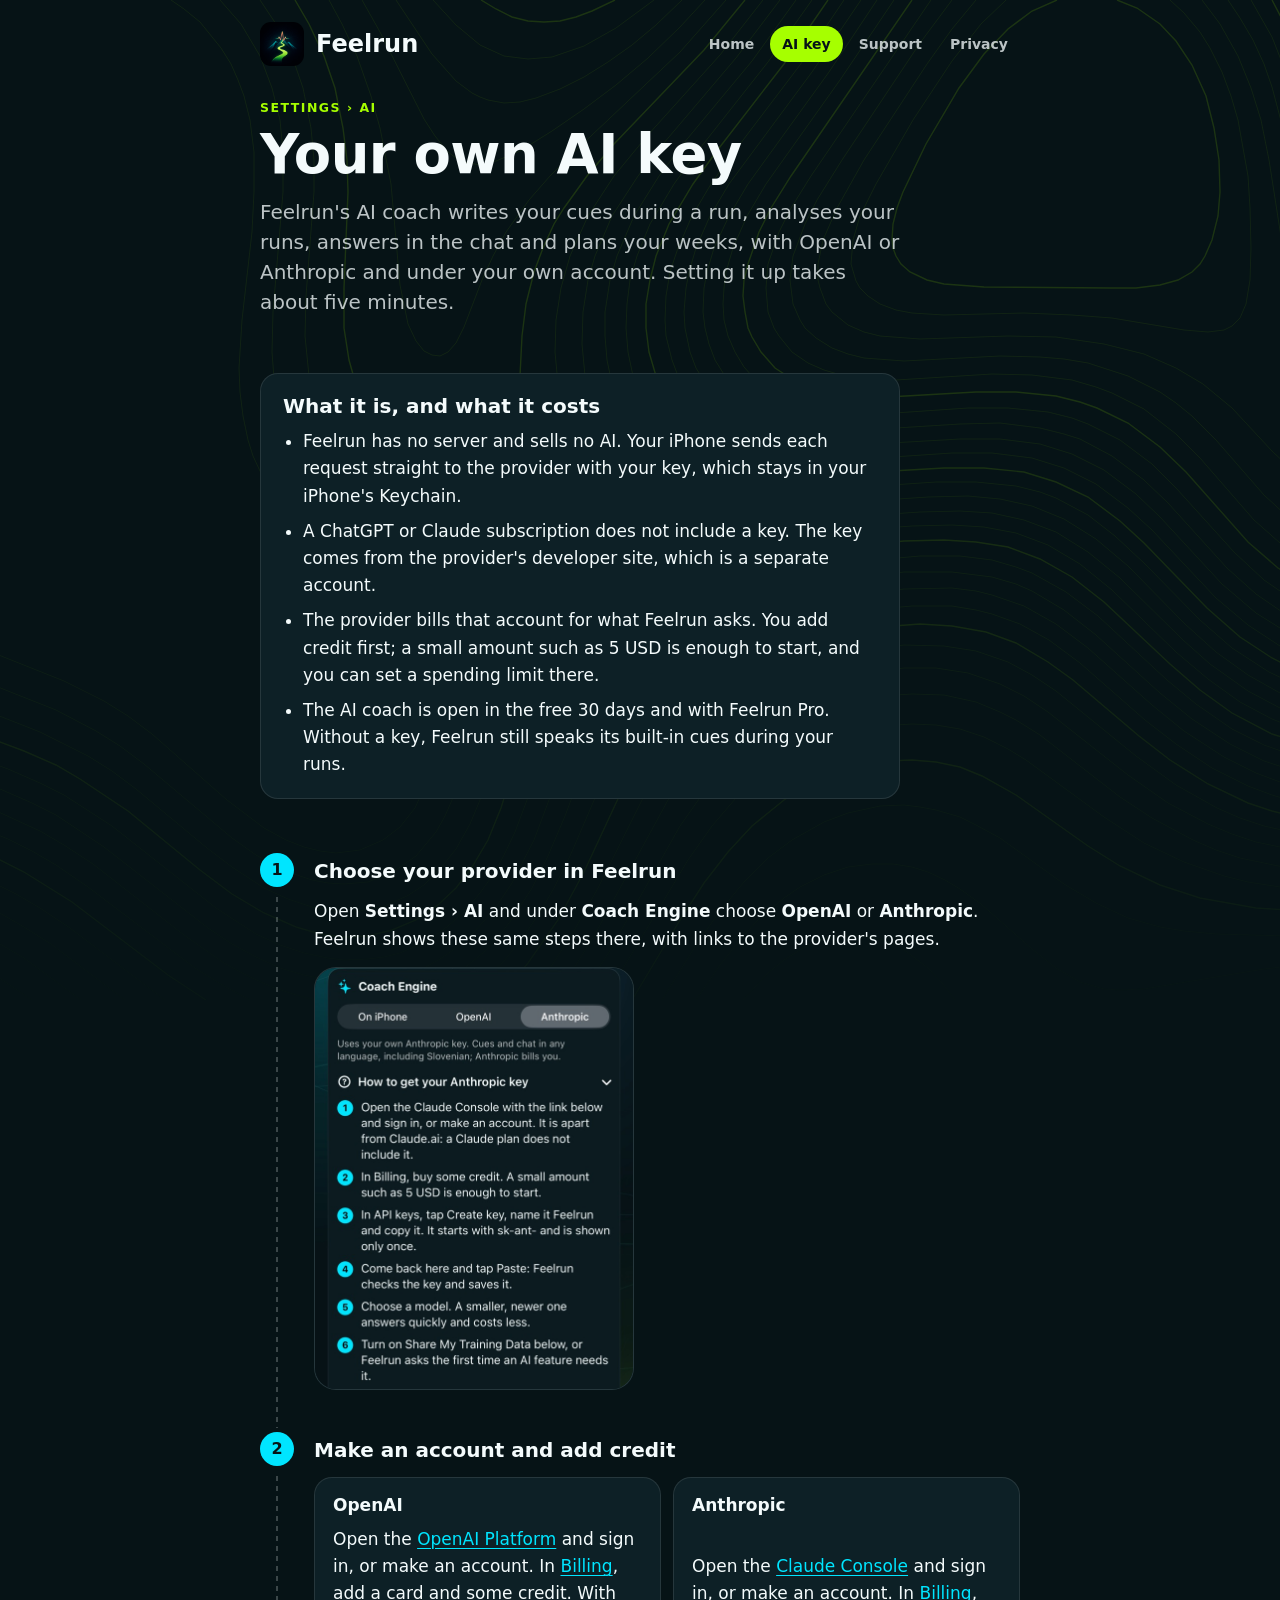
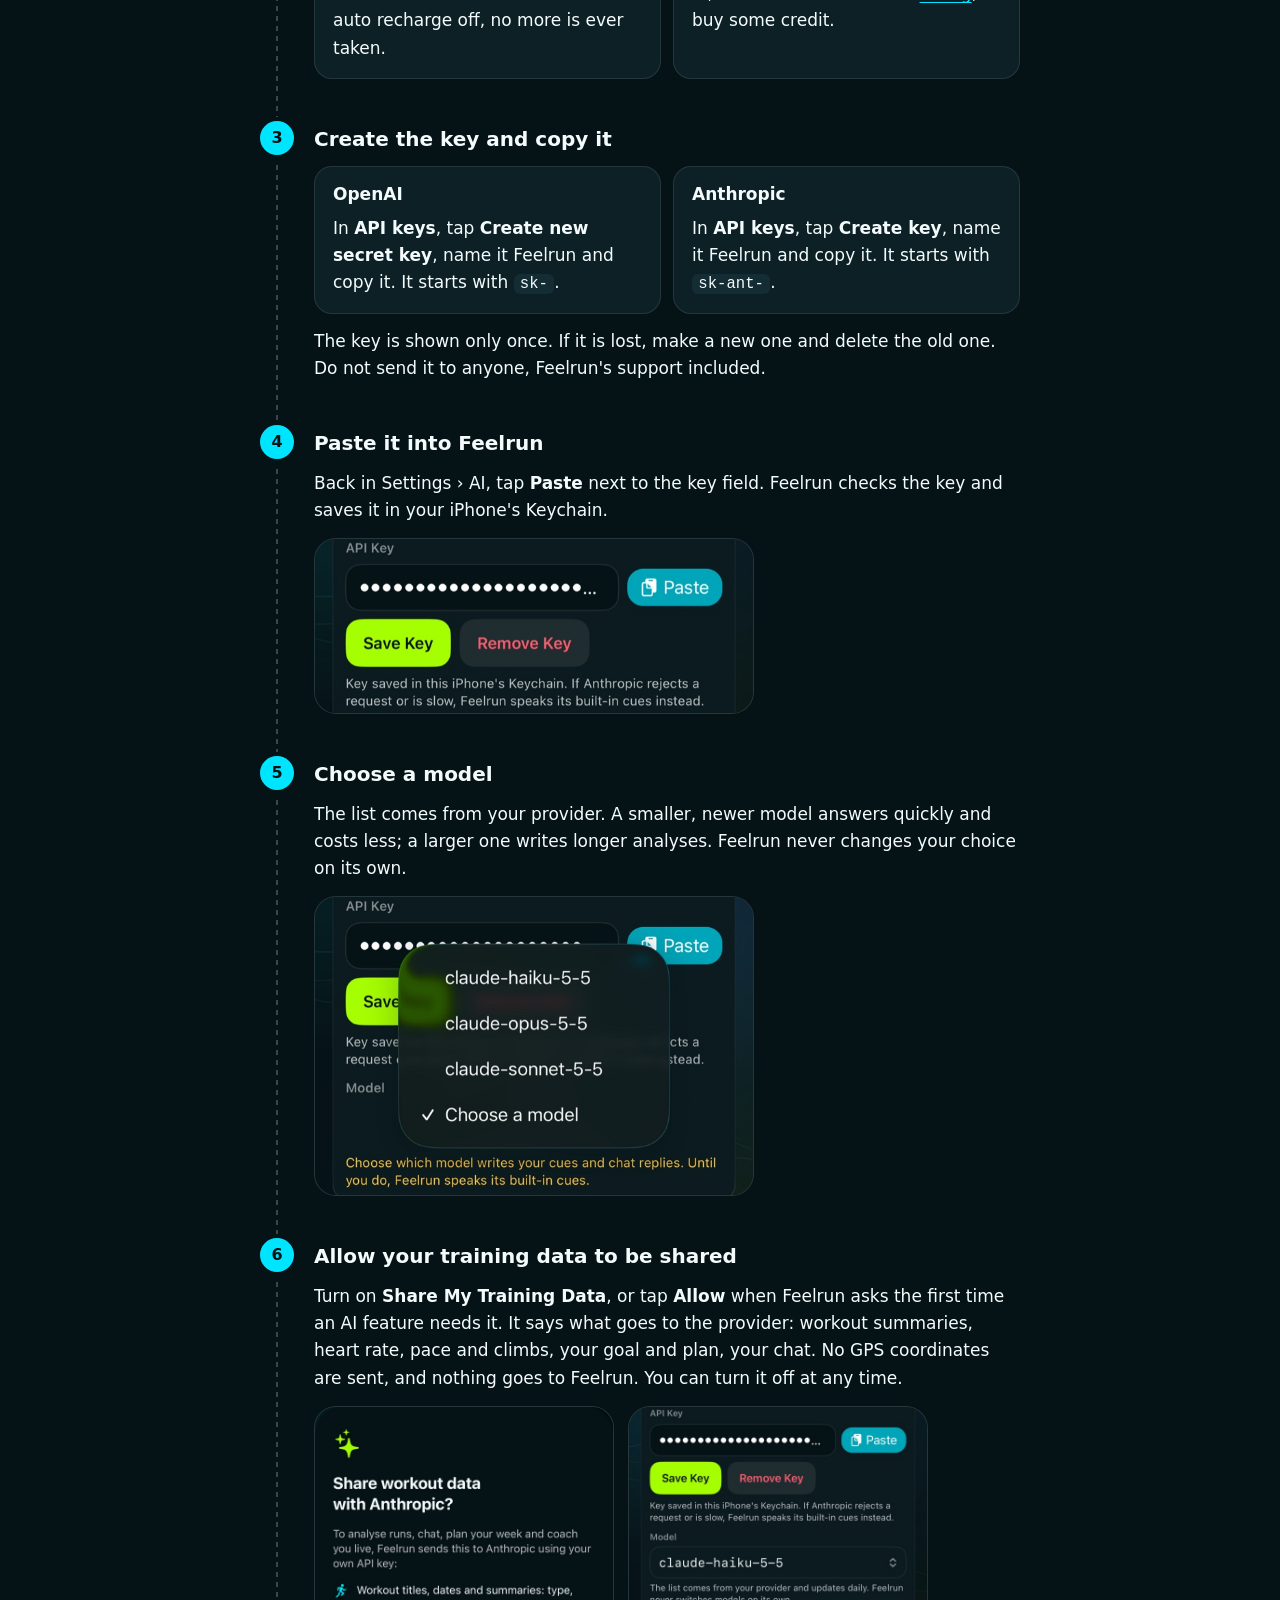
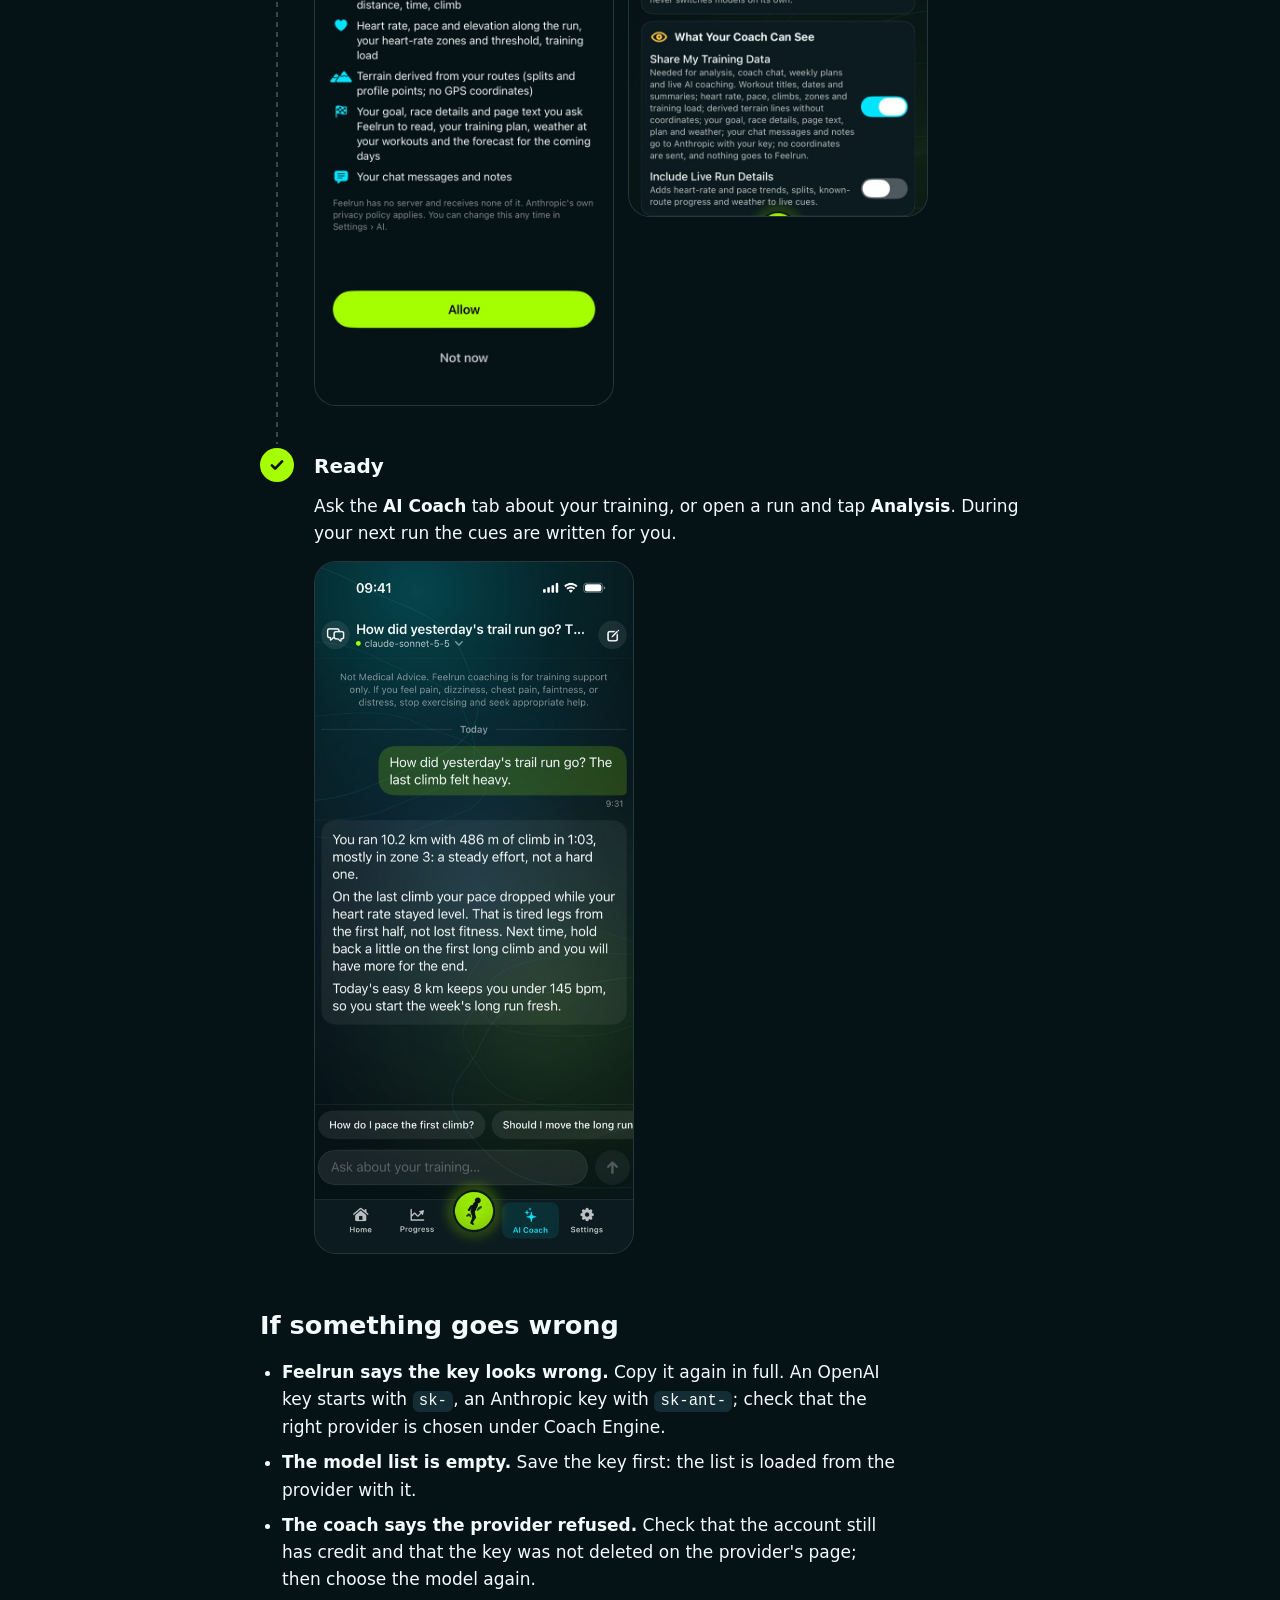
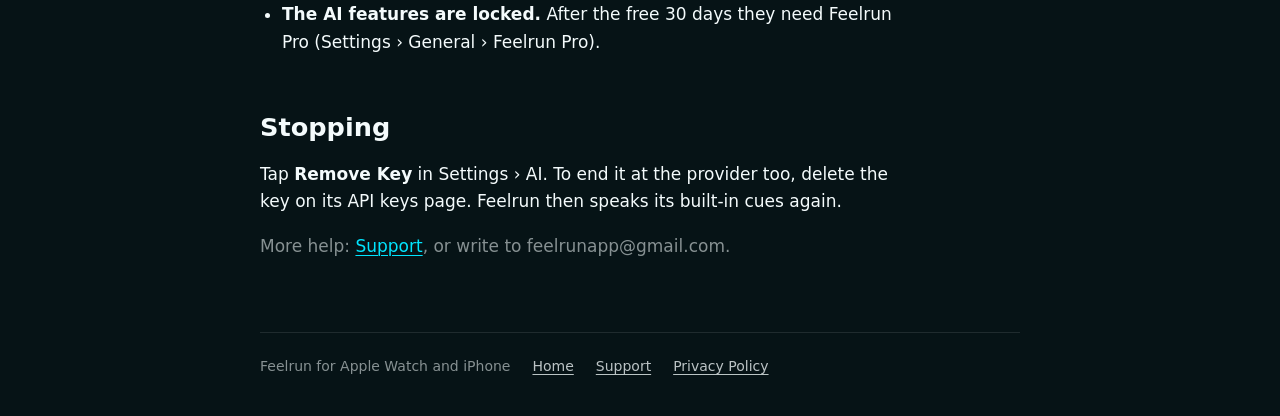
==== commit b00d7bb2: "The key guide as one column of steps; a real contour map behind the pages" ====
--- a/ai-key.html
+++ b/ai-key.html
@@ -10,7 +10,7 @@
 <link rel="icon" href="icon.png">
 <link rel="apple-touch-icon" href="icon.png">
 </head>
-<body>
+<body class="doc-page">
 <header class="site-header wrap">
   <a class="brand" href="./"><img src="icon.png" alt="" width="44" height="44">Feelrun</a>
   <nav aria-label="Site"><a href="./">Home</a><a href="ai-key.html" aria-current="page">AI key</a><a href="support.html">Support</a><a href="privacy.html">Privacy</a></nav>
@@ -35,81 +35,64 @@
     </div>
   </section>
 
-  <section class="step" aria-labelledby="s1">
-    <div class="step-text">
-      <h2 id="s1"><span class="step-num">1</span>Choose your provider in Feelrun</h2>
-      <p>Open <strong>Settings › AI</strong> and under <strong>Coach Engine</strong> choose <strong>OpenAI</strong> or <strong>Anthropic</strong>. Feelrun shows these same steps there, with links to the provider's pages.</p>
-    </div>
-    <img class="shot" src="img/ai-key-steps.jpg" width="640" height="847" alt="Settings, AI: Anthropic chosen as the coach engine, with six numbered steps on how to get a key">
-  </section>
-
-  <section class="step only" aria-labelledby="s2">
-    <div class="step-text">
-      <h2 id="s2"><span class="step-num">2</span>Make an account and add credit</h2>
-      <div class="providers">
-        <div class="card">
-          <h3>OpenAI</h3>
-          <p>Open the <a href="https://platform.openai.com/api-keys">OpenAI Platform</a> and sign in, or make an account. In <a href="https://platform.openai.com/settings/organization/billing/overview">Billing</a>, add a card and some credit. With auto recharge off, no more is ever taken.</p>
+  <section class="section" aria-label="Steps">
+    <ol class="steps">
+      <li class="step">
+        <h2>Choose your provider in Feelrun</h2>
+        <p>Open <strong>Settings › AI</strong> and under <strong>Coach Engine</strong> choose <strong>OpenAI</strong> or <strong>Anthropic</strong>. Feelrun shows these same steps there, with links to the provider's pages.</p>
+        <img class="shot" src="img/ai-key-steps.jpg" width="640" height="847" alt="Settings, AI: Anthropic chosen as the coach engine, with six numbered steps on how to get a key">
+      </li>
+      <li class="step">
+        <h2>Make an account and add credit</h2>
+        <div class="providers">
+          <div class="card">
+            <h3>OpenAI</h3>
+            <p>Open the <a href="https://platform.openai.com/api-keys">OpenAI Platform</a> and sign in, or make an account. In <a href="https://platform.openai.com/settings/organization/billing/overview">Billing</a>, add a card and some credit. With auto recharge off, no more is ever taken.</p>
+          </div>
+          <div class="card">
+            <h3>Anthropic</h3>
+            <p>Open the <a href="https://platform.claude.com/settings/keys">Claude Console</a> and sign in, or make an account. In <a href="https://platform.claude.com/settings/billing">Billing</a>, buy some credit.</p>
+          </div>
         </div>
-        <div class="card">
-          <h3>Anthropic</h3>
-          <p>Open the <a href="https://platform.claude.com/settings/keys">Claude Console</a> and sign in, or make an account. In <a href="https://platform.claude.com/settings/billing">Billing</a>, buy some credit.</p>
+      </li>
+      <li class="step">
+        <h2>Create the key and copy it</h2>
+        <div class="providers">
+          <div class="card">
+            <h3>OpenAI</h3>
+            <p>In <strong>API keys</strong>, tap <strong>Create new secret key</strong>, name it Feelrun and copy it. It starts with <code>sk-</code>.</p>
+          </div>
+          <div class="card">
+            <h3>Anthropic</h3>
+            <p>In <strong>API keys</strong>, tap <strong>Create key</strong>, name it Feelrun and copy it. It starts with <code>sk-ant-</code>.</p>
+          </div>
         </div>
-      </div>
-    </div>
-  </section>
-
-  <section class="step only" aria-labelledby="s3">
-    <div class="step-text">
-      <h2 id="s3"><span class="step-num">3</span>Create the key and copy it</h2>
-      <div class="providers">
-        <div class="card">
-          <h3>OpenAI</h3>
-          <p>In <strong>API keys</strong>, tap <strong>Create new secret key</strong>, name it Feelrun and copy it. It starts with <code>sk-</code>.</p>
+        <p>The key is shown only once. If it is lost, make a new one and delete the old one. Do not send it to anyone, Feelrun's support included.</p>
+      </li>
+      <li class="step">
+        <h2>Paste it into Feelrun</h2>
+        <p>Back in Settings › AI, tap <strong>Paste</strong> next to the key field. Feelrun checks the key and saves it in your iPhone's Keychain.</p>
+        <img class="shot wide" src="img/ai-key-paste.jpg" width="640" height="254" alt="The key field filled, with the Paste button beside it and the line: Key saved in this iPhone's Keychain">
+      </li>
+      <li class="step">
+        <h2>Choose a model</h2>
+        <p>The list comes from your provider. A smaller, newer model answers quickly and costs less; a larger one writes longer analyses. Feelrun never changes your choice on its own.</p>
+        <img class="shot wide" src="img/ai-key-model.jpg" width="640" height="435" alt="The model menu open, listing the provider's models">
+      </li>
+      <li class="step">
+        <h2>Allow your training data to be shared</h2>
+        <p>Turn on <strong>Share My Training Data</strong>, or tap <strong>Allow</strong> when Feelrun asks the first time an AI feature needs it. It says what goes to the provider: workout summaries, heart rate, pace and climbs, your goal and plan, your chat. No GPS coordinates are sent, and nothing goes to Feelrun. You can turn it off at any time.</p>
+        <div class="shots">
+          <img class="shot" src="img/ai-key-consent.jpg" width="640" height="1284" alt="Feelrun asking: Share workout data with Anthropic? with the list of what is sent, and Allow and Not now">
+          <img class="shot" src="img/ai-key-done.jpg" width="640" height="878" alt="Settings, AI set up: the key saved, a model chosen and Share My Training Data on">
         </div>
-        <div class="card">
-          <h3>Anthropic</h3>
-          <p>In <strong>API keys</strong>, tap <strong>Create key</strong>, name it Feelrun and copy it. It starts with <code>sk-ant-</code>.</p>
-        </div>
-      </div>
-      <p>The key is shown only once. If it is lost, make a new one and delete the old one. Do not send it to anyone, Feelrun's support included.</p>
-    </div>
-  </section>
-
-  <section class="step" aria-labelledby="s4">
-    <div class="step-text">
-      <h2 id="s4"><span class="step-num">4</span>Paste it into Feelrun</h2>
-      <p>Back in Settings › AI, tap <strong>Paste</strong> next to the key field. Feelrun checks the key and saves it in your iPhone's Keychain.</p>
-    </div>
-    <img class="shot" src="img/ai-key-paste.jpg" width="640" height="254" alt="The key field filled, with the Paste button beside it and the line: Key saved in this iPhone's Keychain">
-  </section>
-
-  <section class="step" aria-labelledby="s5">
-    <div class="step-text">
-      <h2 id="s5"><span class="step-num">5</span>Choose a model</h2>
-      <p>The list comes from your provider. A smaller, newer model answers quickly and costs less; a larger one writes longer analyses. Feelrun never changes your choice on its own.</p>
-    </div>
-    <img class="shot" src="img/ai-key-model.jpg" width="640" height="435" alt="The model menu open, listing the provider's models">
-  </section>
-
-  <section class="step" aria-labelledby="s6">
-    <div class="step-text">
-      <h2 id="s6"><span class="step-num">6</span>Allow your training data to be shared</h2>
-      <p>Turn on <strong>Share My Training Data</strong>, or tap <strong>Allow</strong> when Feelrun asks the first time an AI feature needs it. It says what goes to the provider: workout summaries, heart rate, pace and climbs, your goal and plan, your chat. No GPS coordinates are sent, and nothing goes to Feelrun. You can turn it off at any time.</p>
-      <p>Set up, Settings › AI looks like the second picture.</p>
-    </div>
-    <div class="stack">
-      <img class="shot" src="img/ai-key-consent.jpg" width="640" height="1284" alt="Feelrun asking: Share workout data with Anthropic? with the list of what is sent, and Allow and Not now">
-      <img class="shot" src="img/ai-key-done.jpg" width="640" height="878" alt="Settings, AI with the key saved, a model chosen and Share My Training Data on">
-    </div>
-  </section>
-
-  <section class="step" aria-labelledby="ready">
-    <div class="step-text">
-      <h2 id="ready">Ready</h2>
-      <p>Ask the <strong>AI Coach</strong> tab about your training, or open a run and tap <strong>Analysis</strong>. During your next run the cues are written for you.</p>
-    </div>
-    <img class="shot" src="img/phone-coach.jpg" width="540" height="1174" alt="The AI Coach chat answering a question about yesterday's trail run">
+      </li>
+      <li class="step finish">
+        <h2>Ready</h2>
+        <p>Ask the <strong>AI Coach</strong> tab about your training, or open a run and tap <strong>Analysis</strong>. During your next run the cues are written for you.</p>
+        <img class="shot" src="img/phone-coach.jpg" width="540" height="1174" alt="The AI Coach chat answering a question about yesterday's trail run">
+      </li>
+    </ol>
   </section>
 
   <section class="section read" aria-labelledby="wrong">
--- a/style.css
+++ b/style.css
@@ -16,8 +16,7 @@
   --heart: #ff5c6c;
   --time: #ffc53d;
   --pace: #4da3ff;
-  --contour-a: rgba(166, 255, 0, 0.05);
-  --contour-b: rgba(0, 229, 255, 0.04);
+  --trail: rgba(244, 251, 252, 0.22);
 
   --font-display: ui-rounded, "SF Pro Rounded", "Nunito", "Varela Round", system-ui, sans-serif;
   --font-body: -apple-system, BlinkMacSystemFont, "SF Pro Text", system-ui, "Segoe UI", Roboto, "Helvetica Neue", Arial, sans-serif;
@@ -31,6 +30,7 @@
 
   --radius: 18px;
   --page: 1080px;
+  --page-doc: 800px;
   --measure: 40rem;
   --gutter-l: max(20px, env(safe-area-inset-left, 0px));
   --gutter-r: max(20px, env(safe-area-inset-right, 0px));
@@ -41,16 +41,25 @@
 html { -webkit-text-size-adjust: 100%; }
 
 body {
+  position: relative;
   margin: 0;
   color: var(--ink);
-  background-color: var(--ground);
-  background-image:
-    repeating-radial-gradient(ellipse 70% 50% at 88% -8%, transparent 0 44px, var(--contour-a) 44px 45px),
-    repeating-radial-gradient(ellipse 60% 45% at 0% 42%, transparent 0 52px, var(--contour-b) 52px 53px),
-    radial-gradient(1200px 640px at 50% -12%, var(--ground-glow) 0%, transparent 72%);
-  background-repeat: no-repeat;
+  background: var(--ground) radial-gradient(1200px 640px at 50% -12%, var(--ground-glow) 0%, transparent 72%) no-repeat;
   font: 400 var(--text-m)/1.6 var(--font-body);
   -webkit-font-smoothing: antialiased;
+}
+/* A topographic map behind the top of the page, every fifth line an index contour; it fades
+   out before the reading gets long. */
+body::before {
+  content: "";
+  position: absolute;
+  inset: 0 0 auto 0;
+  height: min(1100px, 140vh);
+  background: url("img/contours.svg") center top / max(1600px, 100%) auto no-repeat;
+  -webkit-mask-image: linear-gradient(#000 35%, transparent);
+  mask-image: linear-gradient(#000 35%, transparent);
+  pointer-events: none;
+  z-index: -1;
 }
 
 img { max-width: 100%; height: auto; }
@@ -77,6 +86,8 @@
   padding-right: var(--gutter-r);
 }
 .read { max-width: var(--measure); }
+/* Support, privacy and the guide are read top to bottom: one narrower column for everything. */
+.doc-page .wrap { max-width: var(--page-doc); }
 
 /* Header and footer */
 .site-header {
@@ -275,48 +286,61 @@
 .link-card:hover { color: var(--ink); border-color: var(--distance); }
 .link-card .arrow { color: var(--distance); font: 700 var(--text-xl)/1 var(--font-display); }
 
-/* The key guide: numbered steps, the picture beside the words */
-.step {
-  display: grid;
-  grid-template-columns: minmax(0, 1fr) minmax(0, 320px);
-  gap: 18px 32px;
-  align-items: start;
-  padding-top: 40px;
-}
-.step-text { display: grid; gap: 12px; min-width: 0; }
-.step-num {
-  display: inline-flex;
-  align-items: center;
-  justify-content: center;
-  width: 32px;
-  height: 32px;
+/* The key guide: the steps as waypoints on a trail, each with its picture under the words */
+.steps { list-style: none; margin: 0; padding: 0; counter-reset: step; display: grid; gap: 44px; }
+.step { position: relative; padding-left: 54px; display: grid; gap: 14px; min-width: 0; }
+.step::before {
+  counter-increment: step;
+  content: counter(step);
+  position: absolute;
+  left: 0;
+  top: -2px;
+  width: 34px;
+  height: 34px;
+  display: grid;
+  place-items: center;
   border-radius: 50%;
   background: var(--distance);
   color: var(--ground);
   font: 800 1rem/1 var(--font-display);
   font-variant-numeric: tabular-nums;
-  margin-right: 10px;
-  vertical-align: 3px;
-}
-.step.only { grid-template-columns: minmax(0, 1fr); }
+}
+.step:not(:last-child)::after {
+  content: "";
+  position: absolute;
+  left: 16px;
+  top: 42px;
+  bottom: -38px;
+  width: 2px;
+  background: linear-gradient(var(--trail) 55%, transparent 0) 0 0 / 2px 10px repeat-y;
+}
+.step.finish::before {
+  content: "";
+  background: var(--climb) no-repeat center / 16px 16px url("data:image/svg+xml,%3Csvg xmlns='http://www.w3.org/2000/svg' viewBox='0 0 12 12'%3E%3Cpath d='M2.2 6.3l2.4 2.4 5.2-5.4' fill='none' stroke='%23061316' stroke-width='2' stroke-linecap='round' stroke-linejoin='round'/%3E%3C/svg%3E");
+}
+.step h2 { font-size: var(--text-l); line-height: 1.3; padding-top: 3px; }
 .shot {
   display: block;
   width: 100%;
+  max-width: 320px;
   border-radius: 22px;
   border: 1px solid var(--rule);
   background: var(--surface);
 }
+.shot.wide { max-width: 440px; }
+.shots { display: grid; grid-template-columns: repeat(2, minmax(0, 300px)); gap: 14px; }
 .providers { display: grid; grid-template-columns: repeat(2, minmax(0, 1fr)); gap: 12px; }
 .providers .card { padding: 16px 18px; }
 .providers h3 { font-size: var(--text-m); font-family: var(--font-body); }
 
 @media (max-width: 820px) {
-  .intro, .step { grid-template-columns: minmax(0, 1fr); }
-  .step .shot { max-width: 340px; }
+  .intro { grid-template-columns: minmax(0, 1fr); }
   .features { grid-template-columns: minmax(0, 1fr); }
 }
 @media (max-width: 560px) {
   .providers { grid-template-columns: minmax(0, 1fr); }
+  .shots { grid-template-columns: minmax(0, 1fr); }
+  .step { padding-left: 46px; }
   .brand { font-size: 1.3rem; }
   .brand img { width: 38px; height: 38px; }
   .site-header nav { margin-left: -12px; }
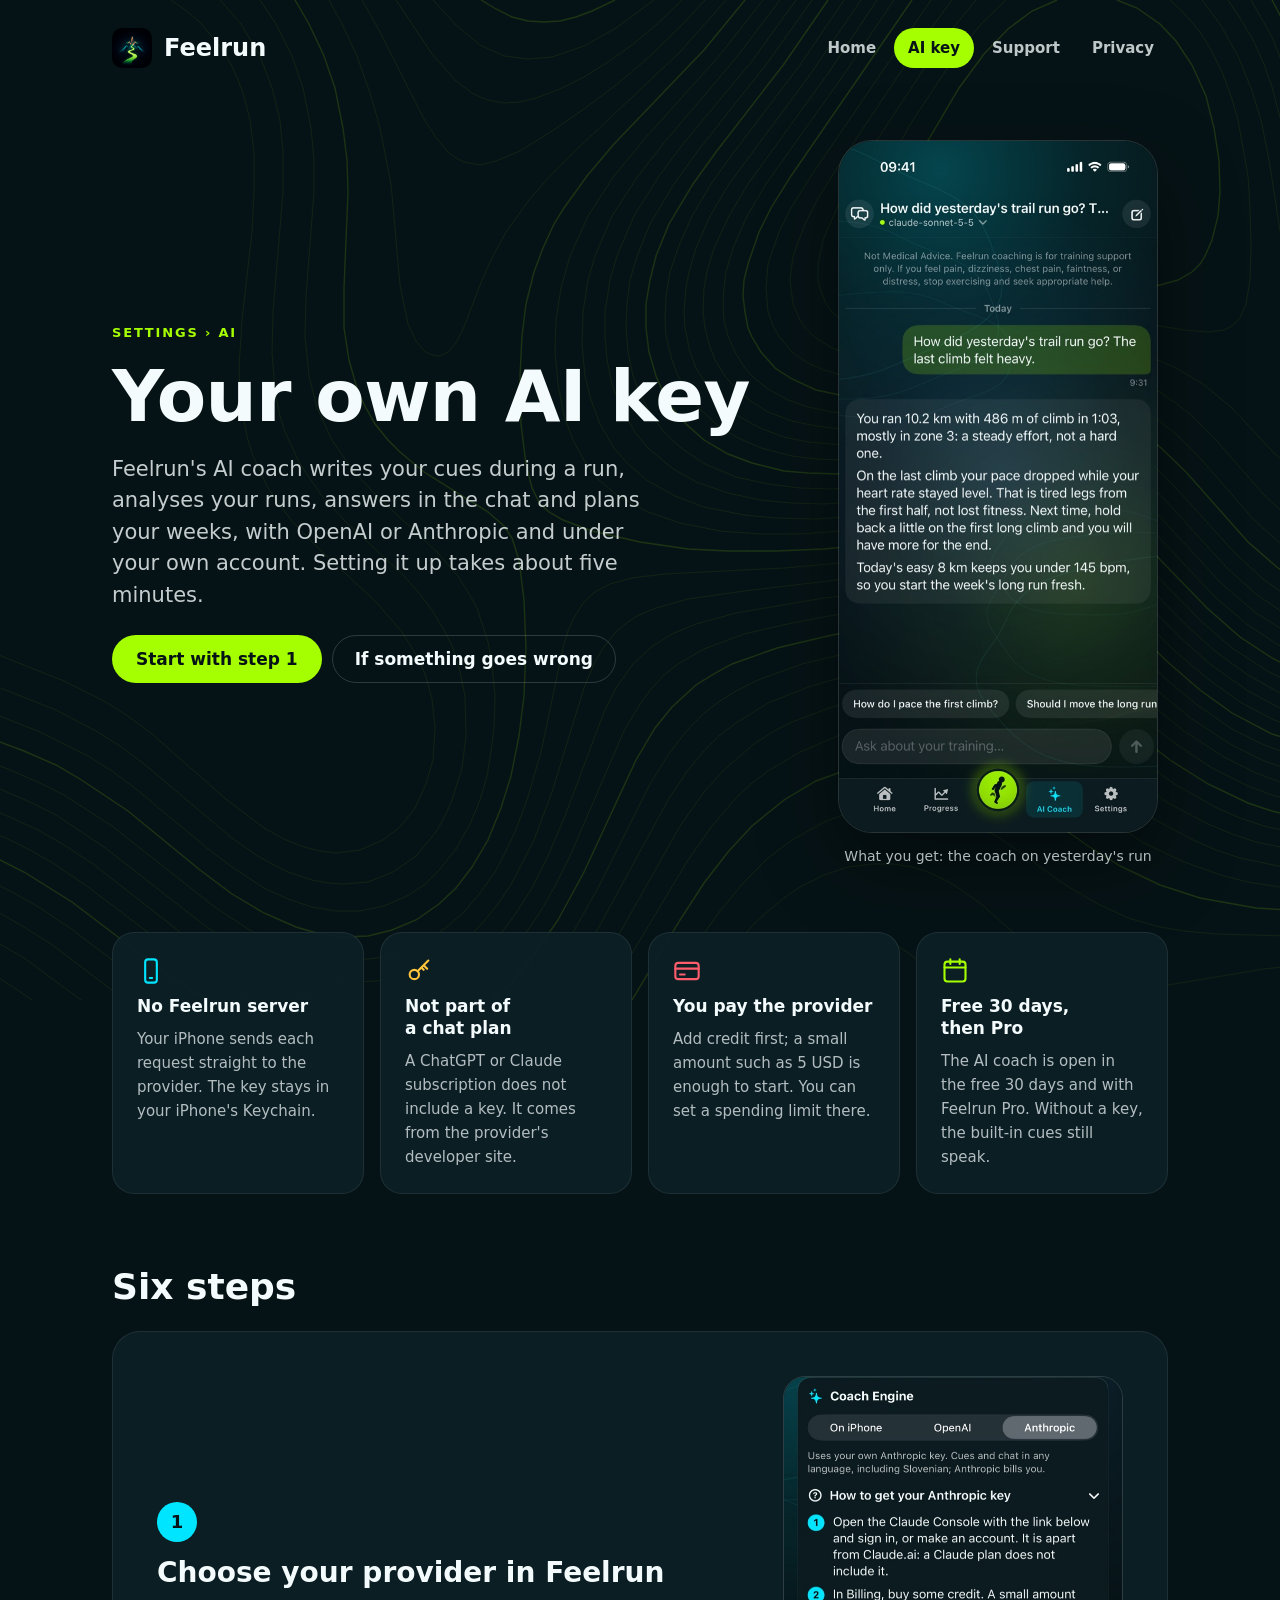
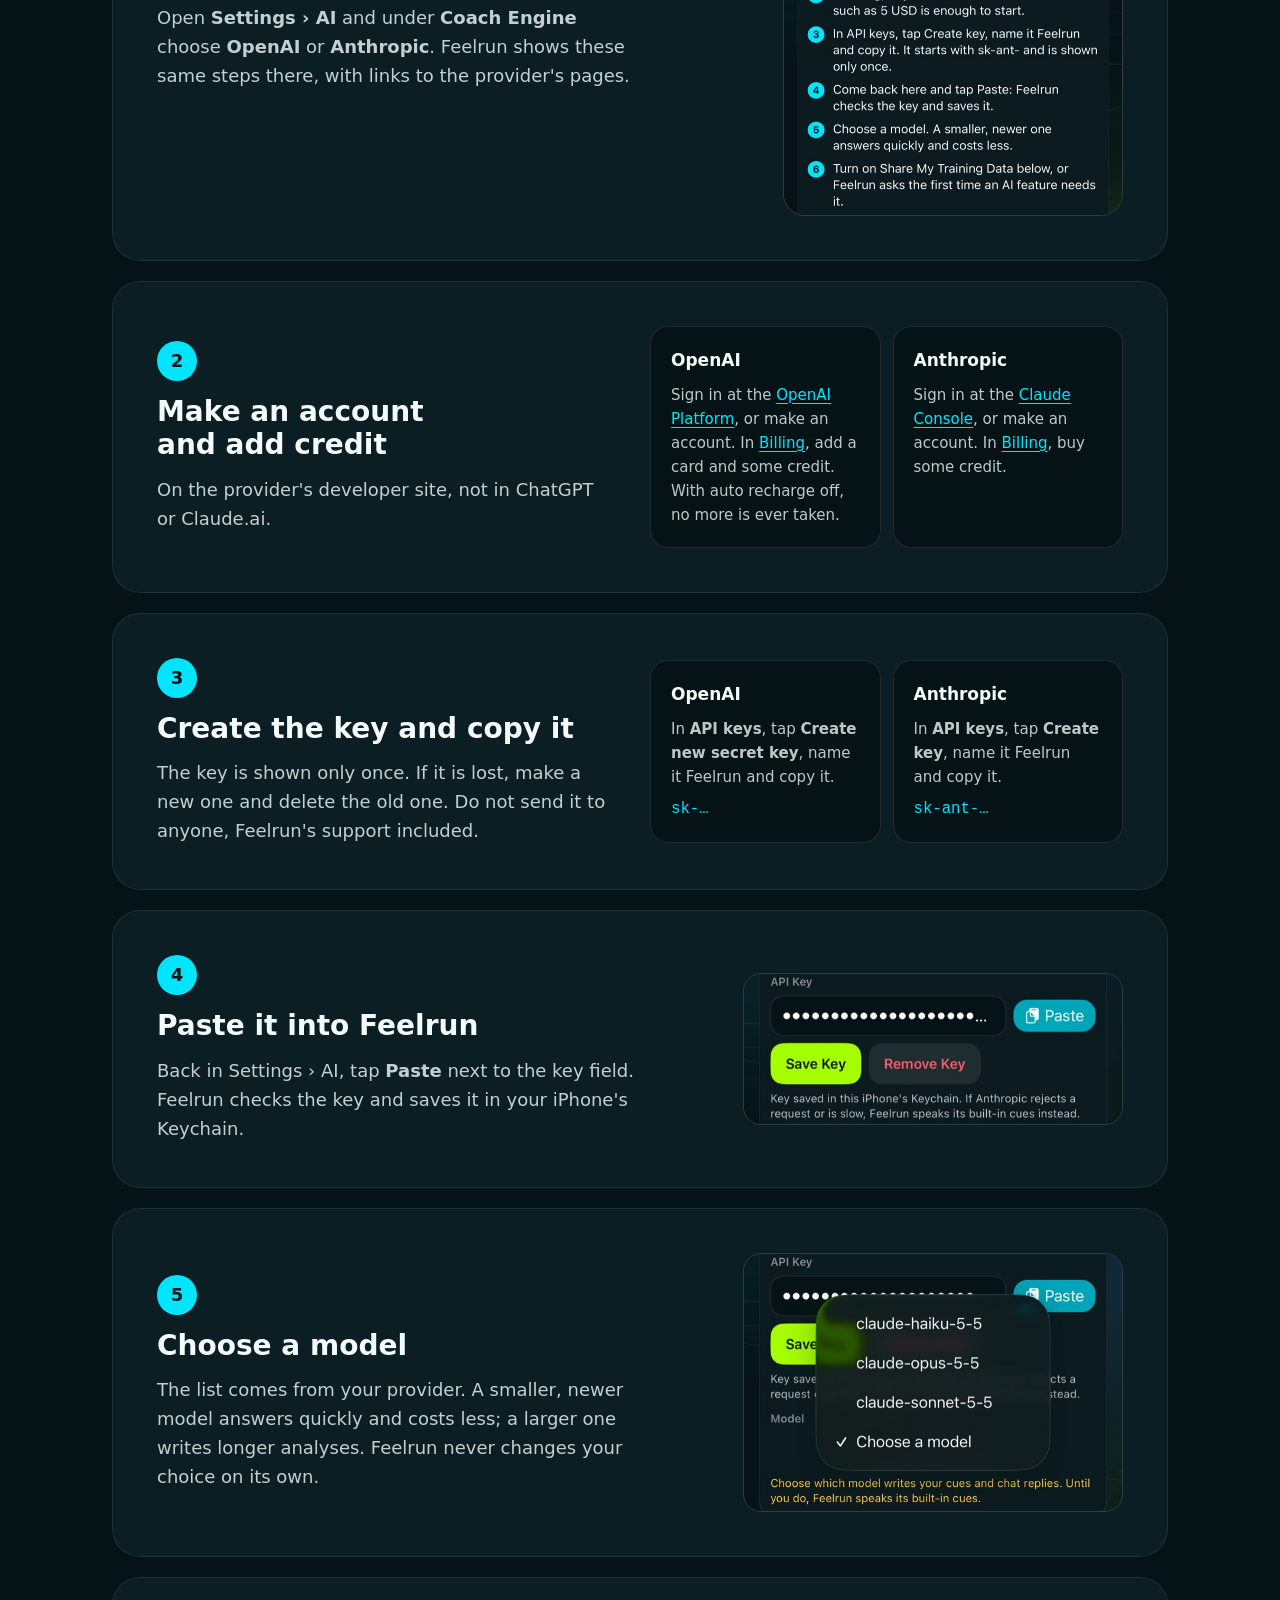
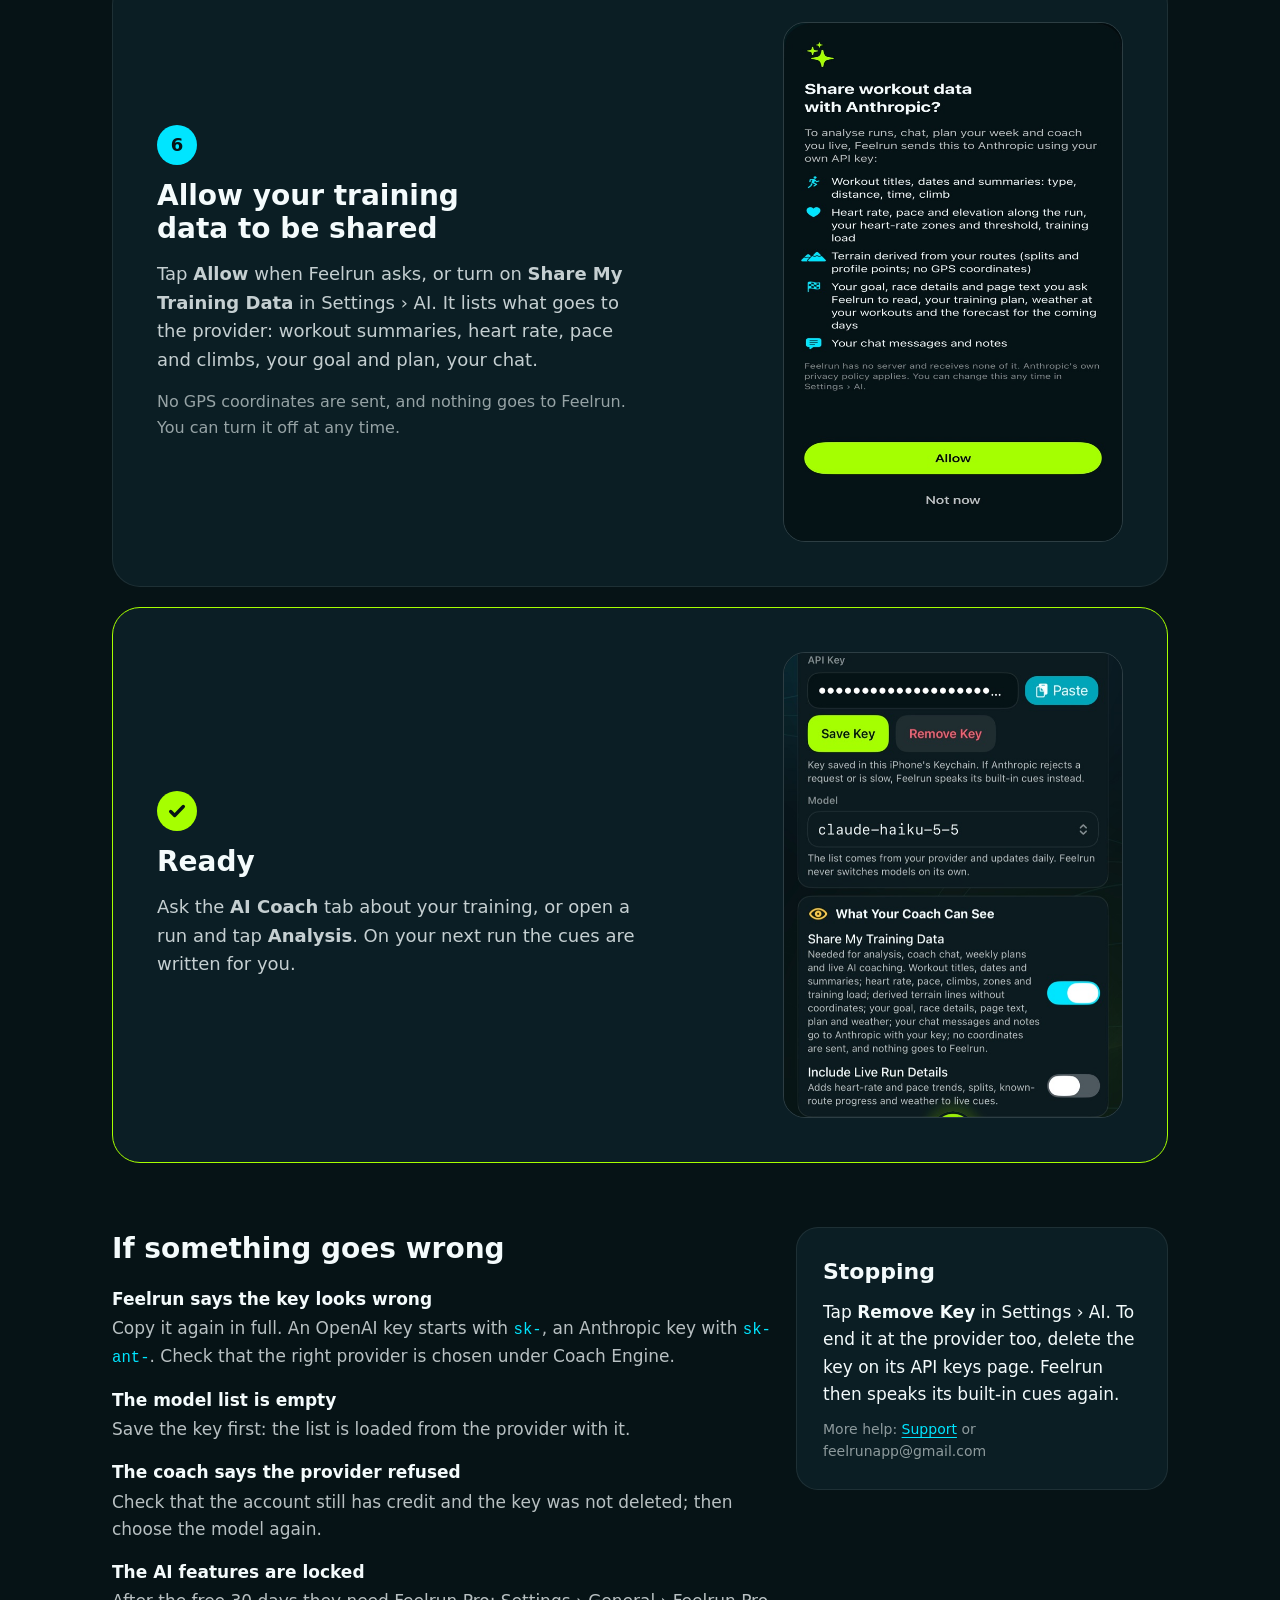
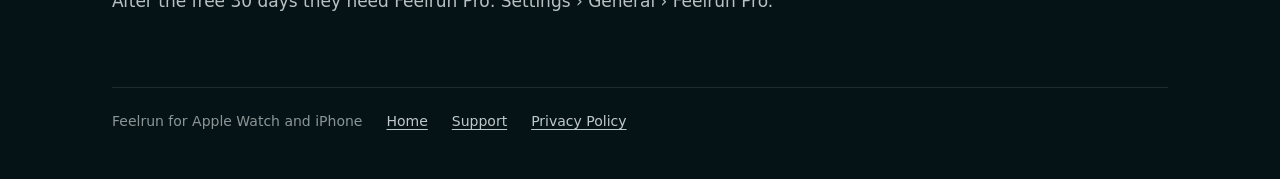
==== commit 38a9dee1: "Home and the AI key guide from the Claude Design canvas" ====
--- a/ai-key.html
+++ b/ai-key.html
@@ -6,116 +6,175 @@
 <title>Your Own AI Key · Feelrun</title>
 <meta name="description" content="How to get your own OpenAI or Anthropic API key and turn on Feelrun's AI coach, step by step with pictures.">
 <meta name="theme-color" content="#061316">
-<link rel="stylesheet" href="style.css">
+<link rel="stylesheet" href="style.css?v=4">
 <link rel="icon" href="icon.png">
 <link rel="apple-touch-icon" href="icon.png">
 </head>
-<body class="doc-page">
+<body class="guide-page">
 <header class="site-header wrap">
-  <a class="brand" href="./"><img src="icon.png" alt="" width="44" height="44">Feelrun</a>
+  <a class="brand" href="./"><img src="icon.png" alt="" width="40" height="40">Feelrun</a>
   <nav aria-label="Site"><a href="./">Home</a><a href="ai-key.html" aria-current="page">AI key</a><a href="support.html">Support</a><a href="privacy.html">Privacy</a></nav>
 </header>
 
 <main class="wrap">
-  <div class="doc-head read">
-    <p class="eyebrow">Settings › AI</p>
-    <h1>Your own AI key</h1>
-    <p class="lead">Feelrun's AI coach writes your cues during a run, analyses your runs, answers in the chat and plans your weeks, with OpenAI or Anthropic and under your own account. Setting it up takes about five minutes.</p>
-  </div>
+  <section class="hero">
+    <div class="hero-text">
+      <p class="eyebrow">Settings › AI</p>
+      <h1 class="title">Your own AI key</h1>
+      <p class="lead">Feelrun's AI coach writes your cues during a run, analyses your runs, answers in the chat and plans your weeks, with OpenAI or Anthropic and under your own account. Setting it up takes about five minutes.</p>
+      <div class="buttons">
+        <a class="button" href="#steps">Start with step 1</a>
+        <a class="button ghost" href="#trouble">If something goes wrong</a>
+      </div>
+    </div>
+    <figure class="hero-media">
+      <img class="device phone" src="img/phone-coach.jpg" width="540" height="1174" alt="The AI Coach chat answering a question about yesterday's trail run">
+      <figcaption>What you get: the coach on yesterday's run</figcaption>
+    </figure>
+  </section>
 
-  <section class="section read" aria-labelledby="costs">
+  <section class="facts" aria-label="What it is and what it costs">
     <div class="card">
-      <h2 id="costs" class="card-title">What it is, and what it costs</h2>
-      <ul>
-        <li>Feelrun has no server and sells no AI. Your iPhone sends each request straight to the provider with your key, which stays in your iPhone's Keychain.</li>
-        <li>A ChatGPT or Claude subscription does not include a key. The key comes from the provider's developer site, which is a separate account.</li>
-        <li>The provider bills that account for what Feelrun asks. You add credit first; a small amount such as 5 USD is enough to start, and you can set a spending limit there.</li>
-        <li>The AI coach is open in the free 30 days and with Feelrun Pro. Without a key, Feelrun still speaks its built-in cues during your runs.</li>
-      </ul>
+      <svg aria-hidden="true" width="28" height="28" viewBox="0 0 24 24" fill="none" stroke="#00e5ff" stroke-width="1.8" stroke-linecap="round" stroke-linejoin="round"><rect x="7" y="2" width="10" height="20" rx="2.5"></rect><path d="M11 18h2"></path></svg>
+      <h3>No Feelrun server</h3>
+      <p>Your iPhone sends each request straight to the provider. The key stays in your iPhone's Keychain.</p>
+    </div>
+    <div class="card">
+      <svg aria-hidden="true" width="28" height="28" viewBox="0 0 24 24" fill="none" stroke="#ffc53d" stroke-width="1.8" stroke-linecap="round" stroke-linejoin="round"><circle cx="8" cy="15" r="4"></circle><path d="M10.8 12.2 20 3M16 7l3 3M14 9l2 2"></path></svg>
+      <h3>Not part of a chat plan</h3>
+      <p>A ChatGPT or Claude subscription does not include a key. It comes from the provider's developer site.</p>
+    </div>
+    <div class="card">
+      <svg aria-hidden="true" width="28" height="28" viewBox="0 0 24 24" fill="none" stroke="#ff5c6c" stroke-width="1.8" stroke-linecap="round" stroke-linejoin="round"><rect x="2" y="5" width="20" height="14" rx="2.5"></rect><path d="M2 10h20M6 15h4"></path></svg>
+      <h3>You pay the provider</h3>
+      <p>Add credit first; a small amount such as 5 USD is enough to start. You can set a spending limit there.</p>
+    </div>
+    <div class="card">
+      <svg aria-hidden="true" width="28" height="28" viewBox="0 0 24 24" fill="none" stroke="#a6ff00" stroke-width="1.8" stroke-linecap="round" stroke-linejoin="round"><rect x="3" y="4" width="18" height="17" rx="2.5"></rect><path d="M3 9h18M8 2v4M16 2v4"></path></svg>
+      <h3>Free 30 days, then Pro</h3>
+      <p>The AI coach is open in the free 30 days and with Feelrun Pro. Without a key, the built-in cues still speak.</p>
     </div>
   </section>
 
-  <section class="section" aria-label="Steps">
+  <section id="steps" aria-labelledby="steps-title">
+    <h2 id="steps-title" class="h2 steps-head">Six steps</h2>
     <ol class="steps">
       <li class="step">
-        <h2>Choose your provider in Feelrun</h2>
-        <p>Open <strong>Settings › AI</strong> and under <strong>Coach Engine</strong> choose <strong>OpenAI</strong> or <strong>Anthropic</strong>. Feelrun shows these same steps there, with links to the provider's pages.</p>
-        <img class="shot" src="img/ai-key-steps.jpg" width="640" height="847" alt="Settings, AI: Anthropic chosen as the coach engine, with six numbered steps on how to get a key">
+        <div class="step-text">
+          <span class="badge" aria-hidden="true">1</span>
+          <h2>Choose your provider in Feelrun</h2>
+          <p>Open <strong>Settings › AI</strong> and under <strong>Coach Engine</strong> choose <strong>OpenAI</strong> or <strong>Anthropic</strong>. Feelrun shows these same steps there, with links to the provider's pages.</p>
+        </div>
+        <div class="step-media">
+          <img src="img/ai-key-steps.jpg" width="640" height="847" loading="lazy" alt="Settings, AI: Anthropic chosen as the coach engine, with the six numbered steps">
+        </div>
       </li>
+
       <li class="step">
-        <h2>Make an account and add credit</h2>
+        <div class="step-text">
+          <span class="badge" aria-hidden="true">2</span>
+          <h2>Make an account and add credit</h2>
+          <p>On the provider's developer site, not in ChatGPT or Claude.ai.</p>
+        </div>
         <div class="providers">
-          <div class="card">
-            <h3>OpenAI</h3>
-            <p>Open the <a href="https://platform.openai.com/api-keys">OpenAI Platform</a> and sign in, or make an account. In <a href="https://platform.openai.com/settings/organization/billing/overview">Billing</a>, add a card and some credit. With auto recharge off, no more is ever taken.</p>
+          <div class="provider">
+            <strong>OpenAI</strong>
+            <p>Sign in at the <a href="https://platform.openai.com/api-keys">OpenAI Platform</a>, or make an account. In <a href="https://platform.openai.com/settings/organization/billing/overview">Billing</a>, add a card and some credit. With auto recharge off, no more is ever taken.</p>
           </div>
-          <div class="card">
-            <h3>Anthropic</h3>
-            <p>Open the <a href="https://platform.claude.com/settings/keys">Claude Console</a> and sign in, or make an account. In <a href="https://platform.claude.com/settings/billing">Billing</a>, buy some credit.</p>
+          <div class="provider">
+            <strong>Anthropic</strong>
+            <p>Sign in at the <a href="https://platform.claude.com/settings/keys">Claude Console</a>, or make an account. In <a href="https://platform.claude.com/settings/billing">Billing</a>, buy some credit.</p>
           </div>
         </div>
       </li>
+
       <li class="step">
-        <h2>Create the key and copy it</h2>
+        <div class="step-text">
+          <span class="badge" aria-hidden="true">3</span>
+          <h2>Create the key and copy it</h2>
+          <p>The key is shown only once. If it is lost, make a new one and delete the old one. Do not send it to anyone, Feelrun's support included.</p>
+        </div>
         <div class="providers">
-          <div class="card">
-            <h3>OpenAI</h3>
-            <p>In <strong>API keys</strong>, tap <strong>Create new secret key</strong>, name it Feelrun and copy it. It starts with <code>sk-</code>.</p>
+          <div class="provider">
+            <strong>OpenAI</strong>
+            <p>In <strong>API keys</strong>, tap <strong>Create new secret key</strong>, name it Feelrun and copy it.</p>
+            <code>sk-…</code>
           </div>
-          <div class="card">
-            <h3>Anthropic</h3>
-            <p>In <strong>API keys</strong>, tap <strong>Create key</strong>, name it Feelrun and copy it. It starts with <code>sk-ant-</code>.</p>
+          <div class="provider">
+            <strong>Anthropic</strong>
+            <p>In <strong>API keys</strong>, tap <strong>Create key</strong>, name it Feelrun and copy it.</p>
+            <code>sk-ant-…</code>
           </div>
         </div>
-        <p>The key is shown only once. If it is lost, make a new one and delete the old one. Do not send it to anyone, Feelrun's support included.</p>
       </li>
+
       <li class="step">
-        <h2>Paste it into Feelrun</h2>
-        <p>Back in Settings › AI, tap <strong>Paste</strong> next to the key field. Feelrun checks the key and saves it in your iPhone's Keychain.</p>
-        <img class="shot wide" src="img/ai-key-paste.jpg" width="640" height="254" alt="The key field filled, with the Paste button beside it and the line: Key saved in this iPhone's Keychain">
-      </li>
-      <li class="step">
-        <h2>Choose a model</h2>
-        <p>The list comes from your provider. A smaller, newer model answers quickly and costs less; a larger one writes longer analyses. Feelrun never changes your choice on its own.</p>
-        <img class="shot wide" src="img/ai-key-model.jpg" width="640" height="435" alt="The model menu open, listing the provider's models">
-      </li>
-      <li class="step">
-        <h2>Allow your training data to be shared</h2>
-        <p>Turn on <strong>Share My Training Data</strong>, or tap <strong>Allow</strong> when Feelrun asks the first time an AI feature needs it. It says what goes to the provider: workout summaries, heart rate, pace and climbs, your goal and plan, your chat. No GPS coordinates are sent, and nothing goes to Feelrun. You can turn it off at any time.</p>
-        <div class="shots">
-          <img class="shot" src="img/ai-key-consent.jpg" width="640" height="1284" alt="Feelrun asking: Share workout data with Anthropic? with the list of what is sent, and Allow and Not now">
-          <img class="shot" src="img/ai-key-done.jpg" width="640" height="878" alt="Settings, AI set up: the key saved, a model chosen and Share My Training Data on">
+        <div class="step-text">
+          <span class="badge" aria-hidden="true">4</span>
+          <h2>Paste it into Feelrun</h2>
+          <p>Back in Settings › AI, tap <strong>Paste</strong> next to the key field. Feelrun checks the key and saves it in your iPhone's Keychain.</p>
+        </div>
+        <div class="step-media wide">
+          <img src="img/ai-key-paste.jpg" width="640" height="254" loading="lazy" alt="The key field filled, with the Paste button beside it and the line: Key saved in this iPhone's Keychain">
         </div>
       </li>
+
+      <li class="step">
+        <div class="step-text">
+          <span class="badge" aria-hidden="true">5</span>
+          <h2>Choose a model</h2>
+          <p>The list comes from your provider. A smaller, newer model answers quickly and costs less; a larger one writes longer analyses. Feelrun never changes your choice on its own.</p>
+        </div>
+        <div class="step-media wide">
+          <img src="img/ai-key-model.jpg" width="640" height="435" loading="lazy" alt="The model menu open, listing the provider's models">
+        </div>
+      </li>
+
+      <li class="step">
+        <div class="step-text">
+          <span class="badge" aria-hidden="true">6</span>
+          <h2>Allow your training data to be shared</h2>
+          <p>Tap <strong>Allow</strong> when Feelrun asks, or turn on <strong>Share My Training Data</strong> in Settings › AI. It lists what goes to the provider: workout summaries, heart rate, pace and climbs, your goal and plan, your chat.</p>
+          <p class="note">No GPS coordinates are sent, and nothing goes to Feelrun. You can turn it off at any time.</p>
+        </div>
+        <div class="step-media tall">
+          <img src="img/ai-key-consent.jpg" width="640" height="1284" loading="lazy" alt="Feelrun asking: Share workout data with Anthropic? with the list of what is sent, and Allow and Not now">
+        </div>
+      </li>
+
       <li class="step finish">
-        <h2>Ready</h2>
-        <p>Ask the <strong>AI Coach</strong> tab about your training, or open a run and tap <strong>Analysis</strong>. During your next run the cues are written for you.</p>
-        <img class="shot" src="img/phone-coach.jpg" width="540" height="1174" alt="The AI Coach chat answering a question about yesterday's trail run">
+        <div class="step-text">
+          <span class="badge" aria-hidden="true"><svg width="20" height="20" viewBox="0 0 12 12" fill="none" stroke="#061316" stroke-width="2" stroke-linecap="round" stroke-linejoin="round"><path d="M2.2 6.3l2.4 2.4 5.2-5.4"></path></svg></span>
+          <h2>Ready</h2>
+          <p>Ask the <strong>AI Coach</strong> tab about your training, or open a run and tap <strong>Analysis</strong>. On your next run the cues are written for you.</p>
+        </div>
+        <div class="step-media tall">
+          <img src="img/ai-key-done.jpg" width="640" height="878" loading="lazy" alt="Settings, AI set up: the key saved, a model chosen and Share My Training Data on">
+        </div>
       </li>
     </ol>
   </section>
 
-  <section class="section read" aria-labelledby="wrong">
-    <h2 id="wrong">If something goes wrong</h2>
-    <div class="doc">
-      <ul>
-        <li><strong>Feelrun says the key looks wrong.</strong> Copy it again in full. An OpenAI key starts with <code>sk-</code>, an Anthropic key with <code>sk-ant-</code>; check that the right provider is chosen under Coach Engine.</li>
-        <li><strong>The model list is empty.</strong> Save the key first: the list is loaded from the provider with it.</li>
-        <li><strong>The coach says the provider refused.</strong> Check that the account still has credit and that the key was not deleted on the provider's page; then choose the model again.</li>
-        <li><strong>The AI features are locked.</strong> After the free 30 days they need Feelrun Pro (Settings › General › Feelrun Pro).</li>
-      </ul>
+  <section id="trouble" class="trouble">
+    <div>
+      <h2>If something goes wrong</h2>
+      <dl>
+        <div><dt>Feelrun says the key looks wrong</dt><dd>Copy it again in full. An OpenAI key starts with <code>sk-</code>, an Anthropic key with <code>sk-ant-</code>. Check that the right provider is chosen under Coach Engine.</dd></div>
+        <div><dt>The model list is empty</dt><dd>Save the key first: the list is loaded from the provider with it.</dd></div>
+        <div><dt>The coach says the provider refused</dt><dd>Check that the account still has credit and the key was not deleted; then choose the model again.</dd></div>
+        <div><dt>The AI features are locked</dt><dd>After the free 30 days they need Feelrun Pro: Settings › General › Feelrun Pro.</dd></div>
+      </dl>
     </div>
-  </section>
-
-  <section class="section read" aria-labelledby="stop">
-    <h2 id="stop">Stopping</h2>
-    <p>Tap <strong>Remove Key</strong> in Settings › AI. To end it at the provider too, delete the key on its API keys page. Feelrun then speaks its built-in cues again.</p>
-    <p class="muted">More help: <a href="support.html">Support</a>, or write to feelrunapp@gmail.com.</p>
+    <div class="card">
+      <h2>Stopping</h2>
+      <p>Tap <strong>Remove Key</strong> in Settings › AI. To end it at the provider too, delete the key on its API keys page. Feelrun then speaks its built-in cues again.</p>
+      <p class="small">More help: <a href="support.html">Support</a> or feelrunapp@gmail.com</p>
+    </div>
   </section>
 </main>
 
 <footer class="wrap">
-  <div class="site-footer">
+  <div class="site-footer ruled">
     <span>Feelrun for Apple Watch and iPhone</span>
     <a href="./">Home</a>
     <a href="support.html">Support</a>
--- a/style.css
+++ b/style.css
@@ -1,351 +1,197 @@
-/* Layout: a trail map at night. Contour rings behind the page, one column at reading width,
-   wider bands for the app's screens, and every measure in the colour it has in the app
-   (distance teal, climb lime, time amber, heart rate coral, pace blue). Dark only, as the app. */
+/* Layout: a trail map at night (from the Claude Design canvas "Feelrun Website").
+   A topographic map behind the top of each page; content in one centred container;
+   each measure in its colour in the app (distance teal, climb lime, time amber,
+   heart rate coral, pace blue); lime the one accent. Dark only, as the app. */
 :root {
   color-scheme: dark;
   --ground: #061316;
-  --ground-glow: #0e3a3e;
-  --surface: #0d2026;
-  --surface-hi: #142c33;
+  --surface: rgba(13, 32, 38, 0.92);
+  --surface-solid: #0d2026;
   --ink: #f4fbfc;
-  --ink-soft: rgba(244, 251, 252, 0.76);
-  --ink-faint: rgba(244, 251, 252, 0.54);
-  --rule: rgba(255, 255, 255, 0.1);
-  --climb: #a6ff00;
+  --ink-soft: rgba(244, 251, 252, 0.8);
+  --ink-mid: rgba(244, 251, 252, 0.72);
+  --ink-faint: rgba(244, 251, 252, 0.56);
+  --rule: rgba(255, 255, 255, 0.08);
+  --rule-strong: rgba(255, 255, 255, 0.14);
+  --accent: #a6ff00;
   --distance: #00e5ff;
   --heart: #ff5c6c;
   --time: #ffc53d;
   --pace: #4da3ff;
-  --trail: rgba(244, 251, 252, 0.22);
 
   --font-display: ui-rounded, "SF Pro Rounded", "Nunito", "Varela Round", system-ui, sans-serif;
   --font-body: -apple-system, BlinkMacSystemFont, "SF Pro Text", system-ui, "Segoe UI", Roboto, "Helvetica Neue", Arial, sans-serif;
   --font-mono: ui-monospace, "SF Mono", SFMono-Regular, Menlo, Consolas, monospace;
 
-  --text-s: 0.875rem;
-  --text-m: 1.0625rem;
-  --text-l: 1.25rem;
-  --text-xl: 1.6rem;
-  --text-xxl: clamp(2.1rem, 5.4vw, 3.4rem);
-
-  --radius: 18px;
-  --page: 1080px;
-  --page-doc: 800px;
-  --measure: 40rem;
-  --gutter-l: max(20px, env(safe-area-inset-left, 0px));
-  --gutter-r: max(20px, env(safe-area-inset-right, 0px));
+  --gutter-l: max(24px, env(safe-area-inset-left, 0px));
+  --gutter-r: max(24px, env(safe-area-inset-right, 0px));
 }
 
 * { box-sizing: border-box; }
-
 html { -webkit-text-size-adjust: 100%; }
-
 body {
-  position: relative;
   margin: 0;
   color: var(--ink);
-  background: var(--ground) radial-gradient(1200px 640px at 50% -12%, var(--ground-glow) 0%, transparent 72%) no-repeat;
-  font: 400 var(--text-m)/1.6 var(--font-body);
+  background: var(--ground) url("img/contours.svg") center top / max(1600px, 100%) auto no-repeat;
+  font: 400 17px/1.6 var(--font-body);
   -webkit-font-smoothing: antialiased;
 }
-/* A topographic map behind the top of the page, every fifth line an index contour; it fades
-   out before the reading gets long. */
-body::before {
+img { max-width: 100%; height: auto; }
+a { color: var(--distance); text-underline-offset: 3px; text-decoration-thickness: 1px; }
+a:hover { color: var(--ink); }
+:focus-visible { outline: 2px solid var(--accent); outline-offset: 3px; border-radius: 8px; }
+code { font-family: var(--font-mono); font-size: 0.92em; color: var(--distance); }
+h1, h2, h3 { font-family: var(--font-display); text-wrap: balance; margin: 0; }
+p, ul, ol, dl, figure { margin: 0; }
+
+/* Containers: the home page is widest, the guide narrower, support and privacy read in a column */
+.wrap { max-width: 1244px; margin: 0 auto; padding-left: var(--gutter-l); padding-right: var(--gutter-r); }
+.guide-page .wrap { max-width: 1104px; }
+.doc-page .wrap { max-width: 860px; }
+
+/* Header and footer */
+.site-header { display: flex; flex-wrap: wrap; align-items: center; justify-content: space-between; gap: 16px; padding-block: 28px 0; }
+.brand { display: flex; align-items: center; gap: 12px; color: var(--ink); text-decoration: none; font: 700 24px/1 var(--font-display); }
+.brand img { width: 40px; height: 40px; border-radius: 10px; }
+.site-header nav { display: flex; flex-wrap: wrap; gap: 4px; font-size: 15px; font-weight: 600; }
+.site-header nav a { padding: 8px 14px; border-radius: 999px; color: rgba(244, 251, 252, 0.78); text-decoration: none; }
+.site-header nav a:hover { color: var(--ink); background: var(--surface-solid); }
+.site-header nav a[aria-current="page"] { color: var(--ground); background: var(--accent); }
+.site-footer { display: flex; flex-wrap: wrap; gap: 8px 24px; padding-block: 40px 48px; font-size: 14px; color: var(--ink-faint); }
+.site-footer a { color: rgba(244, 251, 252, 0.78); }
+.site-footer.ruled { margin-top: 72px; border-top: 1px solid rgba(255, 255, 255, 0.1); padding-top: 22px; }
+
+/* Type */
+.eyebrow { font: 700 13px/1.2 var(--font-body); letter-spacing: 0.14em; text-transform: uppercase; color: var(--accent); }
+.display { font-size: clamp(44px, 6.2vw, 80px); line-height: 1; font-weight: 800; letter-spacing: -0.015em; }
+.title { font-size: clamp(44px, 6vw, 72px); line-height: 1.02; font-weight: 800; letter-spacing: -0.01em; }
+.h2 { font-size: 36px; line-height: 1.15; font-weight: 800; }
+.lead { max-width: 34rem; font-size: 21px; line-height: 1.5; color: var(--ink-soft); }
+.small { font-size: 14px; color: var(--ink-faint); }
+.c-distance { color: var(--distance); }
+.c-climb { color: var(--accent); }
+.c-time { color: var(--time); }
+.c-heart { color: var(--heart); }
+.c-pace { color: var(--pace); }
+
+/* Buttons */
+.buttons { display: flex; flex-wrap: wrap; gap: 10px; padding-top: 4px; }
+.button { display: inline-flex; align-items: center; min-height: 48px; padding: 0 24px; border-radius: 999px; background: var(--accent); color: var(--ground); font-weight: 700; text-decoration: none; }
+.button:hover { color: var(--ground); filter: brightness(1.08); }
+.button.ghost { background: none; border: 1px solid rgba(255, 255, 255, 0.16); color: var(--ink); font-weight: 600; padding: 0 22px; }
+.button.ghost:hover { border-color: var(--distance); }
+
+/* Cards */
+.card { background: var(--surface); border: 1px solid var(--rule); border-radius: 22px; padding: 24px; display: flex; flex-direction: column; gap: 10px; }
+.card ul { margin: 0; padding-left: 20px; display: grid; gap: 8px; }
+
+/* Hero: words and a picture side by side, stacked on a phone */
+.hero { display: flex; flex-wrap: wrap; align-items: center; gap: 56px; padding-block: 72px 40px; }
+.hero-text { flex: 1 1 480px; min-width: 0; display: flex; flex-direction: column; gap: 20px; }
+.hero-media { flex: 0 1 340px; display: flex; flex-direction: column; align-items: center; gap: 12px; }
+.device { display: block; border-radius: 34px; border: 1px solid var(--rule-strong); box-shadow: 0 30px 80px rgba(0, 0, 0, 0.45); }
+.device.phone { width: 100%; max-width: 320px; }
+.device.watch { border-radius: 30% / 26%; }
+
+/* Home: the measures of a sample run, the phone beside the watch */
+.measures { display: flex; flex-wrap: wrap; gap: 8px 26px; padding-top: 4px; font: 700 26px/1.1 var(--font-display); font-variant-numeric: tabular-nums; }
+.measures small { font: 600 13px var(--font-body); color: var(--ink-faint); margin-left: 3px; }
+.duo { flex: 0 1 520px; min-width: 0; display: flex; justify-content: center; align-items: flex-end; gap: 20px; }
+.duo .phone { width: 62%; max-width: 300px; }
+.duo .watch { width: 38%; max-width: 190px; margin-bottom: 40px; }
+
+/* The free 30 days */
+.free { border: 1px solid var(--accent); background: var(--surface); border-radius: 28px; padding: clamp(24px, 4vw, 40px); display: flex; flex-wrap: wrap; gap: 24px 48px; align-items: flex-start; }
+.free > div { flex: 1 1 280px; min-width: 0; display: flex; flex-direction: column; gap: 10px; }
+.free h2 { font-size: 32px; line-height: 1.15; font-weight: 800; }
+.free p { color: var(--ink-mid); }
+.checks { flex: 2 1 520px; min-width: 0; list-style: none; margin: 0; padding: 0; display: grid; grid-template-columns: repeat(auto-fit, minmax(240px, 1fr)); gap: 14px 28px; }
+.checks li { display: grid; grid-template-columns: 22px minmax(0, 1fr); gap: 12px; }
+.checks li::before {
   content: "";
-  position: absolute;
-  inset: 0 0 auto 0;
-  height: min(1100px, 140vh);
-  background: url("img/contours.svg") center top / max(1600px, 100%) auto no-repeat;
-  -webkit-mask-image: linear-gradient(#000 35%, transparent);
-  mask-image: linear-gradient(#000 35%, transparent);
-  pointer-events: none;
-  z-index: -1;
+  width: 22px;
+  height: 22px;
+  margin-top: 2px;
+  background: no-repeat center / 22px 22px url("data:image/svg+xml,%3Csvg xmlns='http://www.w3.org/2000/svg' viewBox='0 0 12 12'%3E%3Cpath d='M2.2 6.3l2.4 2.4 5.2-5.4' fill='none' stroke='%23a6ff00' stroke-width='1.6' stroke-linecap='round' stroke-linejoin='round'/%3E%3C/svg%3E");
 }
 
-img { max-width: 100%; height: auto; }
+/* Sections of the home page */
+.band { padding-top: 96px; display: flex; flex-direction: column; gap: 28px; }
+.band-head { display: flex; flex-direction: column; gap: 8px; }
+.screens { display: flex; gap: 20px; overflow-x: auto; padding-bottom: 8px; scroll-snap-type: x mandatory; }
+.screens figure { flex: 0 0 216px; display: flex; flex-direction: column; gap: 12px; scroll-snap-align: start; }
+.screens img { display: block; width: 100%; border-radius: 28px; border: 1px solid var(--rule-strong); }
+figcaption { font-size: 14px; color: var(--ink-mid); }
+.features { display: grid; grid-template-columns: repeat(auto-fit, minmax(300px, 1fr)); gap: 20px; }
+.feature { background: var(--surface); border: 1px solid var(--rule); border-radius: 24px; padding: 28px; display: flex; flex-direction: column; gap: 14px; }
+.feature ul { margin: 0; padding-left: 18px; display: flex; flex-direction: column; gap: 10px; color: var(--ink-soft); }
+.watches { display: grid; grid-template-columns: repeat(auto-fit, minmax(200px, 1fr)); gap: 24px; }
+.watches figure { display: flex; flex-direction: column; gap: 12px; }
+.watches img { display: block; width: 100%; max-width: 260px; border-radius: 30% / 26%; border: 1px solid var(--rule-strong); }
+.private { display: flex; flex-wrap: wrap; align-items: center; gap: 24px 48px; padding-block: 32px; border-top: 1px solid rgba(255, 255, 255, 0.1); border-bottom: 1px solid rgba(255, 255, 255, 0.1); }
+.private h2 { flex: 1 1 260px; font-size: 28px; font-weight: 800; }
+.private p { flex: 2 1 480px; min-width: 0; color: var(--ink-soft); }
 
-a { color: var(--distance); text-underline-offset: 3px; text-decoration-thickness: 1px; }
-a:hover { color: var(--ink); }
-:focus-visible { outline: 2px solid var(--climb); outline-offset: 3px; border-radius: 6px; }
+/* The key guide */
+.facts { display: grid; grid-template-columns: repeat(auto-fit, minmax(230px, 1fr)); gap: 16px; padding-block: 24px 16px; }
+.facts h3 { font-family: var(--font-body); font-size: 17px; line-height: 1.3; }
+.facts p { font-size: 15px; color: var(--ink-mid); }
+.steps-head { padding-top: 56px; margin-bottom: 24px; }
+.steps { list-style: none; margin: 0; padding: 0; display: flex; flex-direction: column; gap: 20px; }
+.step { background: var(--surface); border: 1px solid var(--rule); border-radius: 28px; padding: clamp(22px, 4vw, 44px); display: flex; flex-wrap: wrap; align-items: center; gap: 40px; }
+.step.finish { border-color: var(--accent); }
+.step-text { flex: 1 1 400px; min-width: 0; display: flex; flex-direction: column; gap: 14px; }
+.step-text h2 { font-size: 28px; line-height: 1.2; font-weight: 750; }
+.step-text p { max-width: 30rem; font-size: 18px; color: var(--ink-soft); }
+.step-text p.note { font-size: 16px; color: rgba(244, 251, 252, 0.6); }
+.badge { width: 40px; height: 40px; border-radius: 50%; background: var(--distance); color: var(--ground); display: flex; align-items: center; justify-content: center; font: 800 18px/1 var(--font-display); font-variant-numeric: tabular-nums; }
+.finish .badge { background: var(--accent); }
+.step-media { flex: 0 1 340px; display: flex; justify-content: center; }
+.step-media.wide { flex-basis: 380px; }
+.step-media img { display: block; max-width: 100%; max-height: 440px; border-radius: 22px; border: 1px solid var(--rule-strong); }
+.step-media.tall img { max-height: 520px; }
+.step-media.wide img { max-height: none; border-radius: 18px; }
+.providers { flex: 1 1 420px; min-width: 0; display: grid; grid-template-columns: repeat(auto-fit, minmax(200px, 1fr)); gap: 12px; }
+.provider { background: var(--ground); border: 1px solid rgba(255, 255, 255, 0.1); border-radius: 18px; padding: 20px; display: flex; flex-direction: column; gap: 8px; }
+.provider strong:first-child { font-weight: 700; }
+.provider p { font-size: 15px; color: rgba(244, 251, 252, 0.78); }
+.trouble { padding-top: 64px; display: flex; flex-wrap: wrap; gap: 20px; }
+.trouble > div:first-child { flex: 2 1 520px; min-width: 0; display: flex; flex-direction: column; gap: 14px; }
+.trouble h2 { font-size: 28px; font-weight: 800; }
+.trouble dl { display: flex; flex-direction: column; gap: 16px; }
+.trouble dt { font-weight: 700; }
+.trouble dd { margin: 2px 0 0; color: rgba(244, 251, 252, 0.75); }
+.trouble .card { flex: 1 1 300px; min-width: 0; align-self: flex-start; padding: 26px; }
+.trouble .card h2 { font-size: 22px; }
 
-code {
-  font-family: var(--font-mono);
-  font-size: 0.92em;
-  padding: 0.08em 0.4em;
-  border-radius: 6px;
-  background: var(--surface-hi);
-  color: var(--ink);
-}
+/* Support and privacy: a document to read */
+.doc-head { display: flex; flex-direction: column; gap: 14px; padding-top: 56px; }
+.doc { display: flex; flex-direction: column; gap: 14px; padding-top: 8px; }
+.doc h2 { margin-top: 34px; font-size: 28px; line-height: 1.2; font-weight: 800; }
+.doc h3 { margin-top: 16px; font-family: var(--font-body); font-size: 17px; font-weight: 700; }
+.doc p, .doc li { color: var(--ink-soft); }
+.doc ul, .doc ol { padding-left: 22px; display: flex; flex-direction: column; gap: 8px; }
+.toc { display: flex; flex-wrap: wrap; gap: 8px; list-style: none; padding: 0; }
+.toc a { display: inline-block; padding: 7px 14px; border-radius: 999px; border: 1px solid rgba(255, 255, 255, 0.12); background: var(--surface-solid); color: var(--ink); text-decoration: none; font-size: 14px; font-weight: 600; }
+.toc a:hover { border-color: var(--distance); }
+.contact { display: flex; flex-wrap: wrap; align-items: baseline; gap: 6px 14px; }
+.contact strong { font: 700 21px/1.3 var(--font-display); user-select: all; overflow-wrap: anywhere; }
+.link-card { flex-direction: row; align-items: center; justify-content: space-between; gap: 14px; text-decoration: none; color: var(--ink); }
+.link-card:hover { color: var(--ink); border-color: var(--distance); }
+.link-card span:first-child { display: flex; flex-direction: column; gap: 2px; }
+.link-card .arrow { color: var(--distance); font: 700 26px/1 var(--font-display); }
 
-/* One column at reading width; bands step out to the page width. */
-.wrap {
-  width: 100%;
-  max-width: var(--page);
-  margin: 0 auto;
-  padding-left: var(--gutter-l);
-  padding-right: var(--gutter-r);
-}
-.read { max-width: var(--measure); }
-/* Support, privacy and the guide are read top to bottom: one narrower column for everything. */
-.doc-page .wrap { max-width: var(--page-doc); }
-
-/* Header and footer */
-.site-header {
-  display: flex;
-  flex-wrap: wrap;
-  align-items: center;
-  gap: 10px 18px;
-  padding-block: 22px 8px;
-}
-.brand {
-  display: inline-flex;
-  align-items: center;
-  gap: 12px;
-  color: var(--ink);
-  text-decoration: none;
-  font: 700 1.5rem/1 var(--font-display);
-}
-.brand img { width: 44px; height: 44px; border-radius: 11px; }
-.site-header nav { margin-left: auto; display: flex; gap: 4px; flex-wrap: wrap; }
-.site-header nav a {
-  color: var(--ink-soft);
-  text-decoration: none;
-  font-size: var(--text-s);
-  font-weight: 600;
-  padding: 7px 12px;
-  border-radius: 999px;
-}
-.site-header nav a:hover { color: var(--ink); background: var(--surface); }
-.site-header nav a[aria-current="page"] { color: var(--ground); background: var(--climb); }
-
-.site-footer {
-  margin-top: 72px;
-  padding-block: 22px 40px;
-  border-top: 1px solid var(--rule);
-  color: var(--ink-faint);
-  font-size: var(--text-s);
-  display: flex;
-  flex-wrap: wrap;
-  gap: 8px 22px;
-}
-.site-footer a { color: var(--ink-soft); }
-
-/* Type */
-h1, h2, h3 { font-family: var(--font-display); text-wrap: balance; color: var(--ink); }
-h1 { font-size: var(--text-xxl); line-height: 1.08; font-weight: 800; letter-spacing: -0.01em; margin: 0; }
-h2 { font-size: var(--text-xl); line-height: 1.2; font-weight: 750; margin: 0; }
-h3 { font-size: var(--text-l); line-height: 1.3; font-weight: 700; margin: 0; }
-p { margin: 0; }
-.lead { font-size: var(--text-l); line-height: 1.5; color: var(--ink-soft); }
-.eyebrow {
-  font: 700 0.78rem/1 var(--font-body);
-  letter-spacing: 0.12em;
-  text-transform: uppercase;
-  color: var(--climb);
-}
-.muted { color: var(--ink-faint); }
-
-/* A page's sections */
-.section { padding-block: 56px 0; display: grid; gap: 18px; }
-.section > header { display: grid; gap: 8px; }
-.stack { display: grid; gap: 14px; }
-.stack.tight { gap: 4px; }
-.caption { font-size: var(--text-s); color: var(--ink-faint); }
-.card-title { font-size: var(--text-l); }
-
-/* Home: the key art and what Feelrun is */
-.key-art {
-  display: block;
-  width: 100%;
-  border-radius: 24px;
-  border: 1px solid var(--rule);
-  margin-top: 18px;
-}
-.intro {
-  display: grid;
-  grid-template-columns: minmax(0, 1.25fr) minmax(0, 1fr);
-  gap: 36px;
-  align-items: start;
-  padding-top: 40px;
-}
-.intro > div { display: grid; gap: 16px; min-width: 0; }
-
-/* The free 30 days, said plainly, as in the app */
-.promise {
-  background: var(--surface);
-  border: 1px solid rgba(166, 255, 0, 0.4);
-  border-radius: var(--radius);
-  padding: 20px 22px;
-  display: grid;
-  gap: 12px;
-}
-.promise h2 { font-size: var(--text-l); }
-.checks { list-style: none; margin: 0; padding: 0; display: grid; gap: 10px; }
-.checks li { display: grid; grid-template-columns: 22px minmax(0, 1fr); gap: 10px; color: var(--ink); }
-.checks li::before {
-  content: "";
-  width: 20px;
-  height: 20px;
-  margin-top: 3px;
-  border-radius: 50%;
-  background: var(--climb) no-repeat center / 12px 12px url("data:image/svg+xml,%3Csvg xmlns='http://www.w3.org/2000/svg' viewBox='0 0 12 12'%3E%3Cpath d='M2.2 6.3l2.4 2.4 5.2-5.4' fill='none' stroke='%23061316' stroke-width='2' stroke-linecap='round' stroke-linejoin='round'/%3E%3C/svg%3E");
-}
-
-/* The app's screens, side by side; on a phone they scroll in their own row */
-.screens {
-  display: grid;
-  grid-auto-flow: column;
-  grid-auto-columns: minmax(180px, 1fr);
-  gap: 16px;
-  overflow-x: auto;
-  scroll-snap-type: x mandatory;
-  padding-bottom: 8px;
-  margin: 0;
-}
-.screens figure { margin: 0; display: grid; gap: 10px; align-content: start; scroll-snap-align: start; min-width: 0; }
-.screens img {
-  display: block;
-  width: 100%;
-  border-radius: 26px;
-  border: 1px solid var(--rule);
-  background: var(--surface);
-}
-.screens figcaption { font-size: var(--text-s); color: var(--ink-soft); }
-.screens.watch { grid-auto-columns: minmax(150px, 1fr); }
-.screens.watch img { border-radius: 30% / 26%; background: #000; }
-
-/* What Feelrun does, in three groups, each marked in a measure's colour */
-.features { display: grid; grid-template-columns: repeat(3, minmax(0, 1fr)); gap: 16px; }
-.feature {
-  background: var(--surface);
-  border: 1px solid var(--rule);
-  border-radius: var(--radius);
-  padding: 20px 22px;
-  display: grid;
-  gap: 12px;
-  align-content: start;
-}
-.feature .eyebrow { color: var(--mark, var(--climb)); }
-.feature ul { margin: 0; padding-left: 18px; display: grid; gap: 8px; color: var(--ink-soft); }
-.feature li::marker { color: var(--mark, var(--climb)); }
-.mark-distance { --mark: var(--distance); }
-.mark-pace { --mark: var(--pace); }
-.mark-climb { --mark: var(--climb); }
-
-/* A row of the app's measures, in their colours */
-.measures { display: flex; flex-wrap: wrap; gap: 6px 22px; font: 700 var(--text-l)/1.2 var(--font-display); font-variant-numeric: tabular-nums; }
-.measures small { font: 600 0.8rem var(--font-body); color: var(--ink-faint); margin-left: 3px; }
-.m-distance { color: var(--distance); }
-.m-climb { color: var(--climb); }
-.m-time { color: var(--time); }
-.m-heart { color: var(--heart); }
-.m-pace { color: var(--pace); }
-
-/* Plain cards for notes that stand apart */
-.card {
-  background: var(--surface);
-  border: 1px solid var(--rule);
-  border-radius: var(--radius);
-  padding: 20px 22px;
-  display: grid;
-  gap: 10px;
-}
-.card ul { margin: 0; padding-left: 20px; display: grid; gap: 8px; }
-
-/* Documents: support, privacy, the key guide */
-.doc-head { display: grid; gap: 12px; padding-top: 28px; }
-.doc { display: grid; gap: 14px; }
-.doc h2 { margin-top: 34px; }
-.doc h3 { margin-top: 18px; font-size: var(--text-m); font-family: var(--font-body); font-weight: 700; }
-.doc ul, .doc ol { margin: 0; padding-left: 22px; display: grid; gap: 8px; }
-
-.toc { display: flex; flex-wrap: wrap; gap: 8px; margin: 0; padding: 0; list-style: none; }
-.toc a {
-  display: inline-block;
-  padding: 7px 14px;
-  border-radius: 999px;
-  border: 1px solid var(--rule);
-  background: var(--surface);
-  color: var(--ink);
-  text-decoration: none;
-  font-size: var(--text-s);
-  font-weight: 600;
-}
-.toc a:hover { border-color: var(--distance); }
-
-.contact { display: flex; flex-wrap: wrap; align-items: baseline; gap: 6px 14px; }
-.contact strong { font: 700 var(--text-l)/1.3 var(--font-display); user-select: all; overflow-wrap: anywhere; }
-
-.link-card {
-  grid-template-columns: minmax(0, 1fr) auto;
-  align-items: center;
-  gap: 14px;
-  text-decoration: none;
-  color: var(--ink);
-}
-.link-card:hover { color: var(--ink); border-color: var(--distance); }
-.link-card .arrow { color: var(--distance); font: 700 var(--text-xl)/1 var(--font-display); }
-
-/* The key guide: the steps as waypoints on a trail, each with its picture under the words */
-.steps { list-style: none; margin: 0; padding: 0; counter-reset: step; display: grid; gap: 44px; }
-.step { position: relative; padding-left: 54px; display: grid; gap: 14px; min-width: 0; }
-.step::before {
-  counter-increment: step;
-  content: counter(step);
-  position: absolute;
-  left: 0;
-  top: -2px;
-  width: 34px;
-  height: 34px;
-  display: grid;
-  place-items: center;
-  border-radius: 50%;
-  background: var(--distance);
-  color: var(--ground);
-  font: 800 1rem/1 var(--font-display);
-  font-variant-numeric: tabular-nums;
-}
-.step:not(:last-child)::after {
-  content: "";
-  position: absolute;
-  left: 16px;
-  top: 42px;
-  bottom: -38px;
-  width: 2px;
-  background: linear-gradient(var(--trail) 55%, transparent 0) 0 0 / 2px 10px repeat-y;
-}
-.step.finish::before {
-  content: "";
-  background: var(--climb) no-repeat center / 16px 16px url("data:image/svg+xml,%3Csvg xmlns='http://www.w3.org/2000/svg' viewBox='0 0 12 12'%3E%3Cpath d='M2.2 6.3l2.4 2.4 5.2-5.4' fill='none' stroke='%23061316' stroke-width='2' stroke-linecap='round' stroke-linejoin='round'/%3E%3C/svg%3E");
-}
-.step h2 { font-size: var(--text-l); line-height: 1.3; padding-top: 3px; }
-.shot {
-  display: block;
-  width: 100%;
-  max-width: 320px;
-  border-radius: 22px;
-  border: 1px solid var(--rule);
-  background: var(--surface);
-}
-.shot.wide { max-width: 440px; }
-.shots { display: grid; grid-template-columns: repeat(2, minmax(0, 300px)); gap: 14px; }
-.providers { display: grid; grid-template-columns: repeat(2, minmax(0, 1fr)); gap: 12px; }
-.providers .card { padding: 16px 18px; }
-.providers h3 { font-size: var(--text-m); font-family: var(--font-body); }
-
-@media (max-width: 820px) {
-  .intro { grid-template-columns: minmax(0, 1fr); }
-  .features { grid-template-columns: minmax(0, 1fr); }
-}
-@media (max-width: 560px) {
-  .providers { grid-template-columns: minmax(0, 1fr); }
-  .shots { grid-template-columns: minmax(0, 1fr); }
-  .step { padding-left: 46px; }
-  .brand { font-size: 1.3rem; }
-  .brand img { width: 38px; height: 38px; }
-  .site-header nav { margin-left: -12px; }
-  .section { padding-top: 44px; }
+@media (max-width: 600px) {
+  .brand { font-size: 21px; }
+  .brand img { width: 36px; height: 36px; }
+  .site-header nav { margin-left: -14px; }
+  .hero { padding-top: 48px; gap: 40px; }
+  .band { padding-top: 72px; }
+  .h2 { font-size: 30px; }
+  .step-text h2 { font-size: 24px; }
 }
 @media (prefers-reduced-motion: no-preference) {
   html { scroll-behavior: smooth; }
 }
+.doc-head h1 { font-size: clamp(40px, 5vw, 56px); line-height: 1.05; font-weight: 800; }
+.muted { color: var(--ink-faint); }
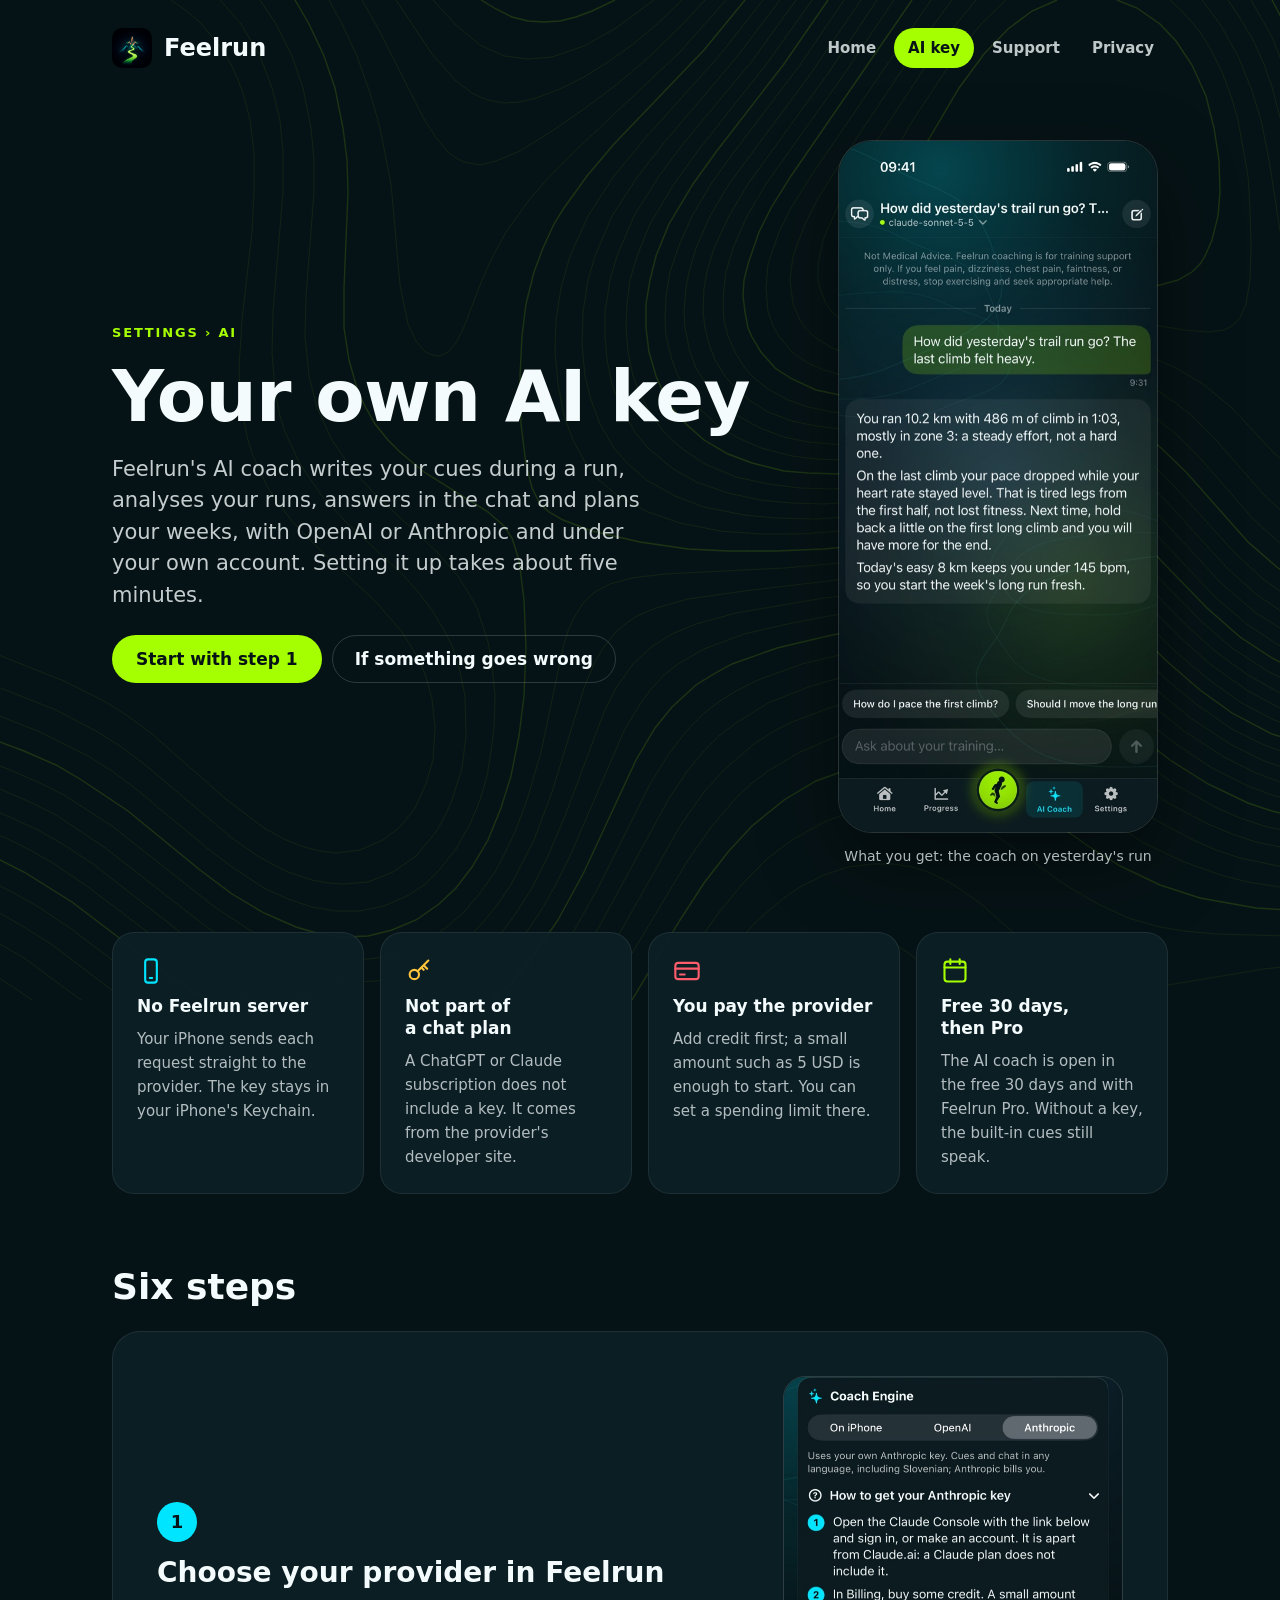
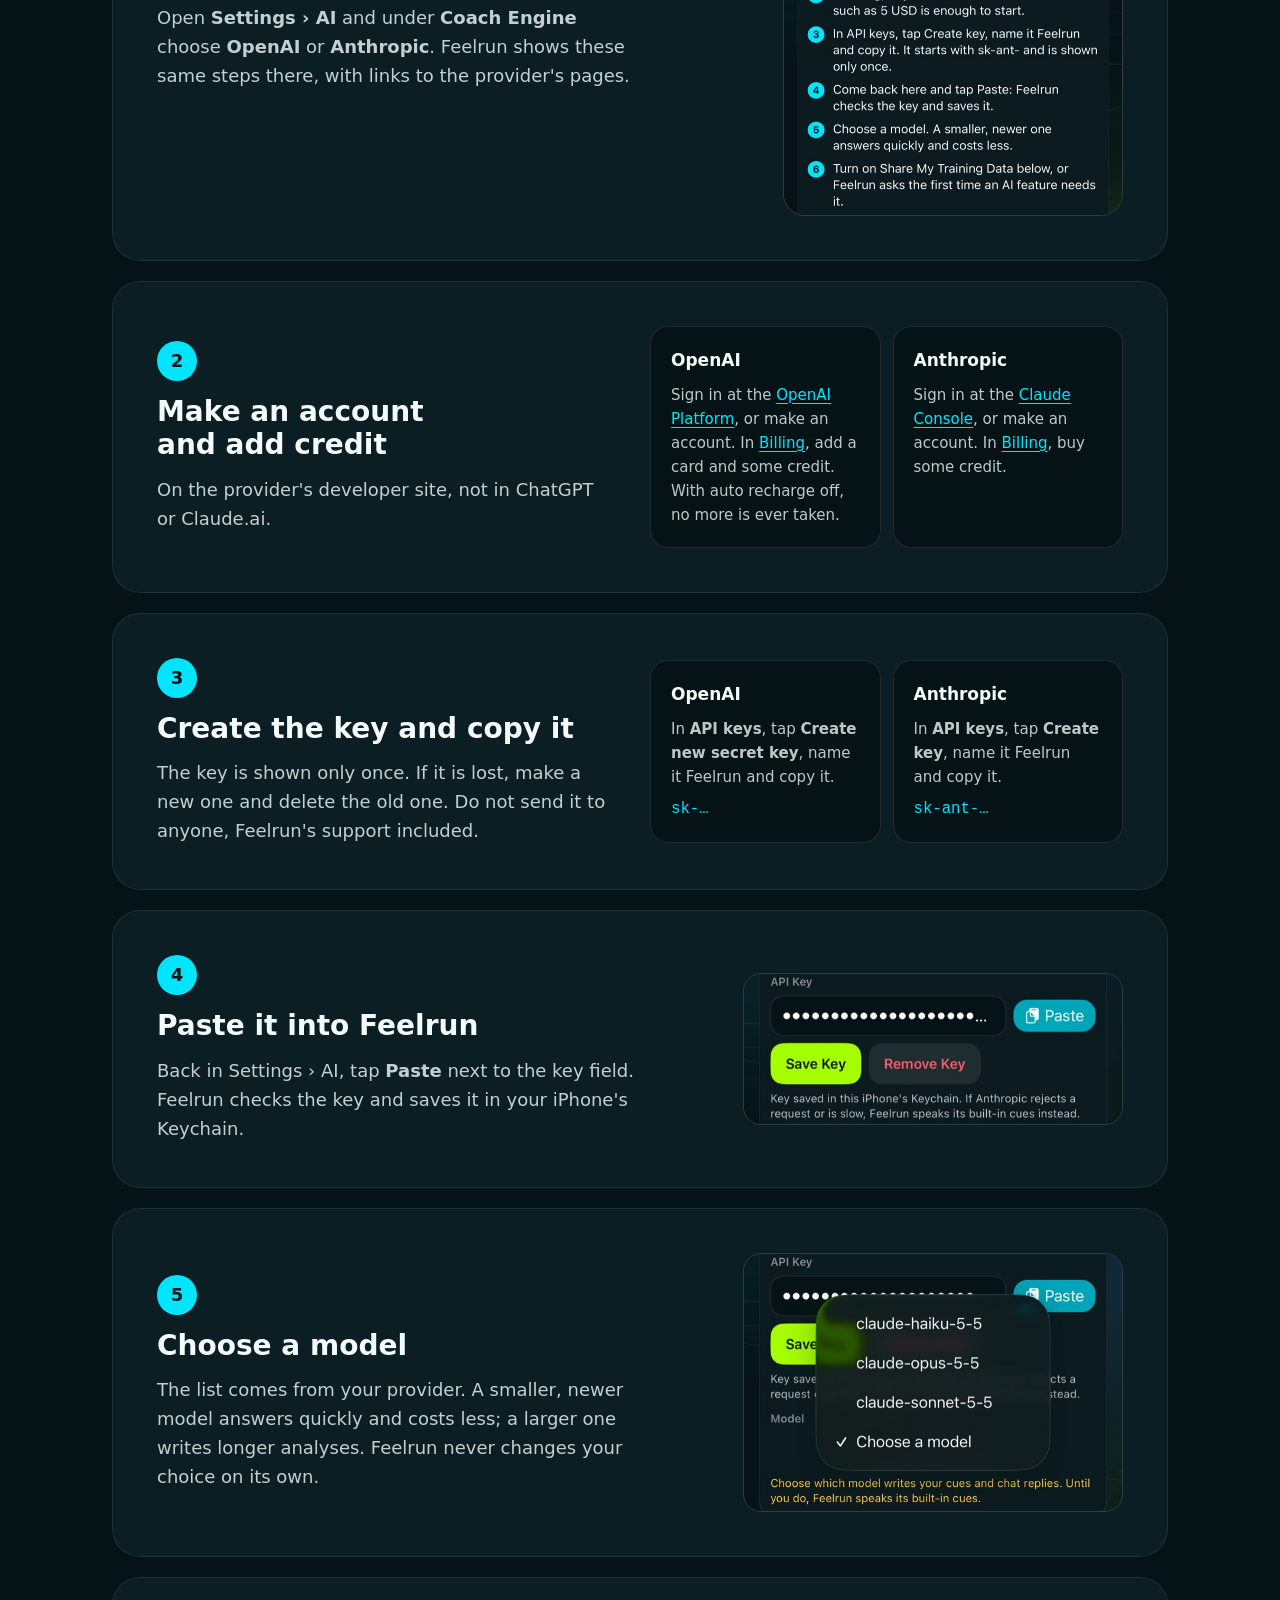
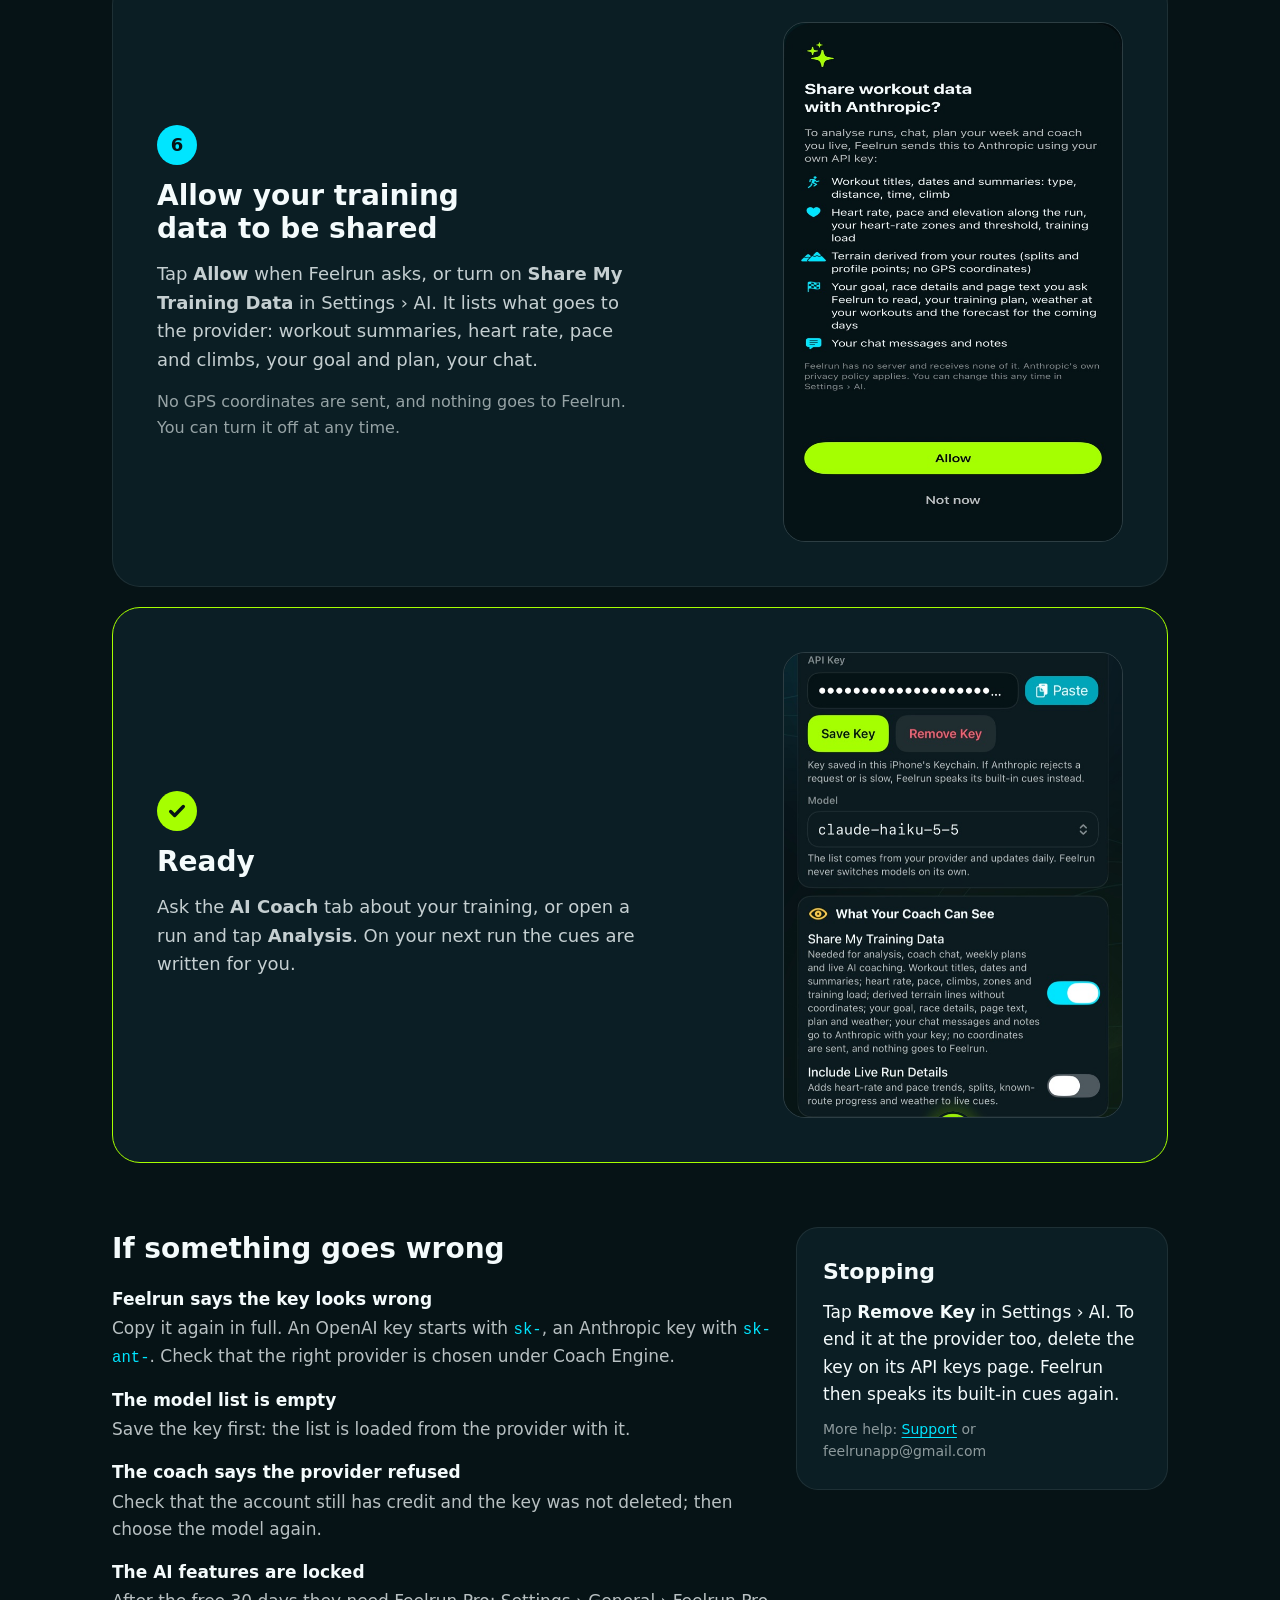
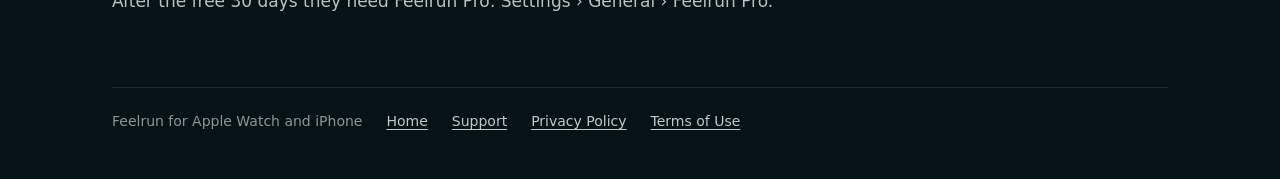
==== commit e6b73ed2: "Terms of Use; the privacy policy in the app's own words for the AI setting" ====
--- a/ai-key.html
+++ b/ai-key.html
@@ -179,6 +179,7 @@
     <a href="./">Home</a>
     <a href="support.html">Support</a>
     <a href="privacy.html">Privacy Policy</a>
+    <a href="terms.html">Terms of Use</a>
   </div>
 </footer>
 </body>
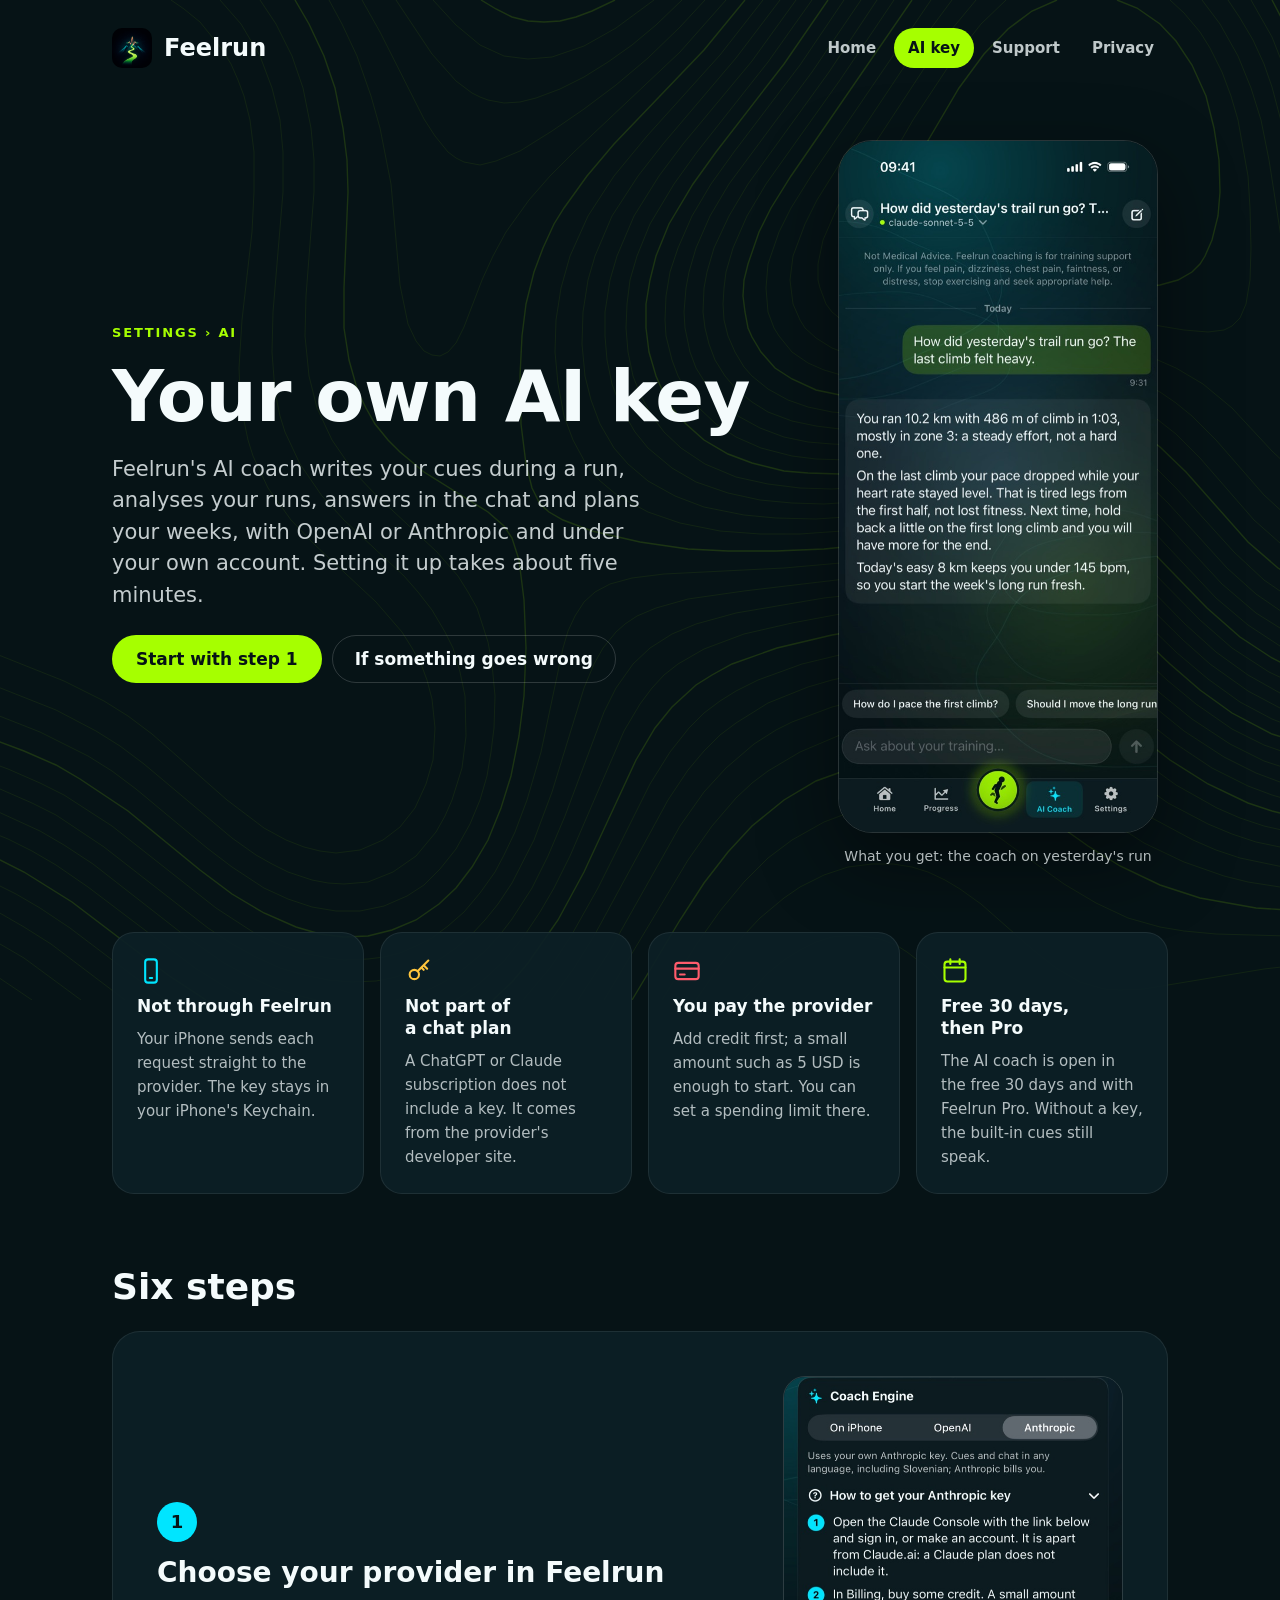
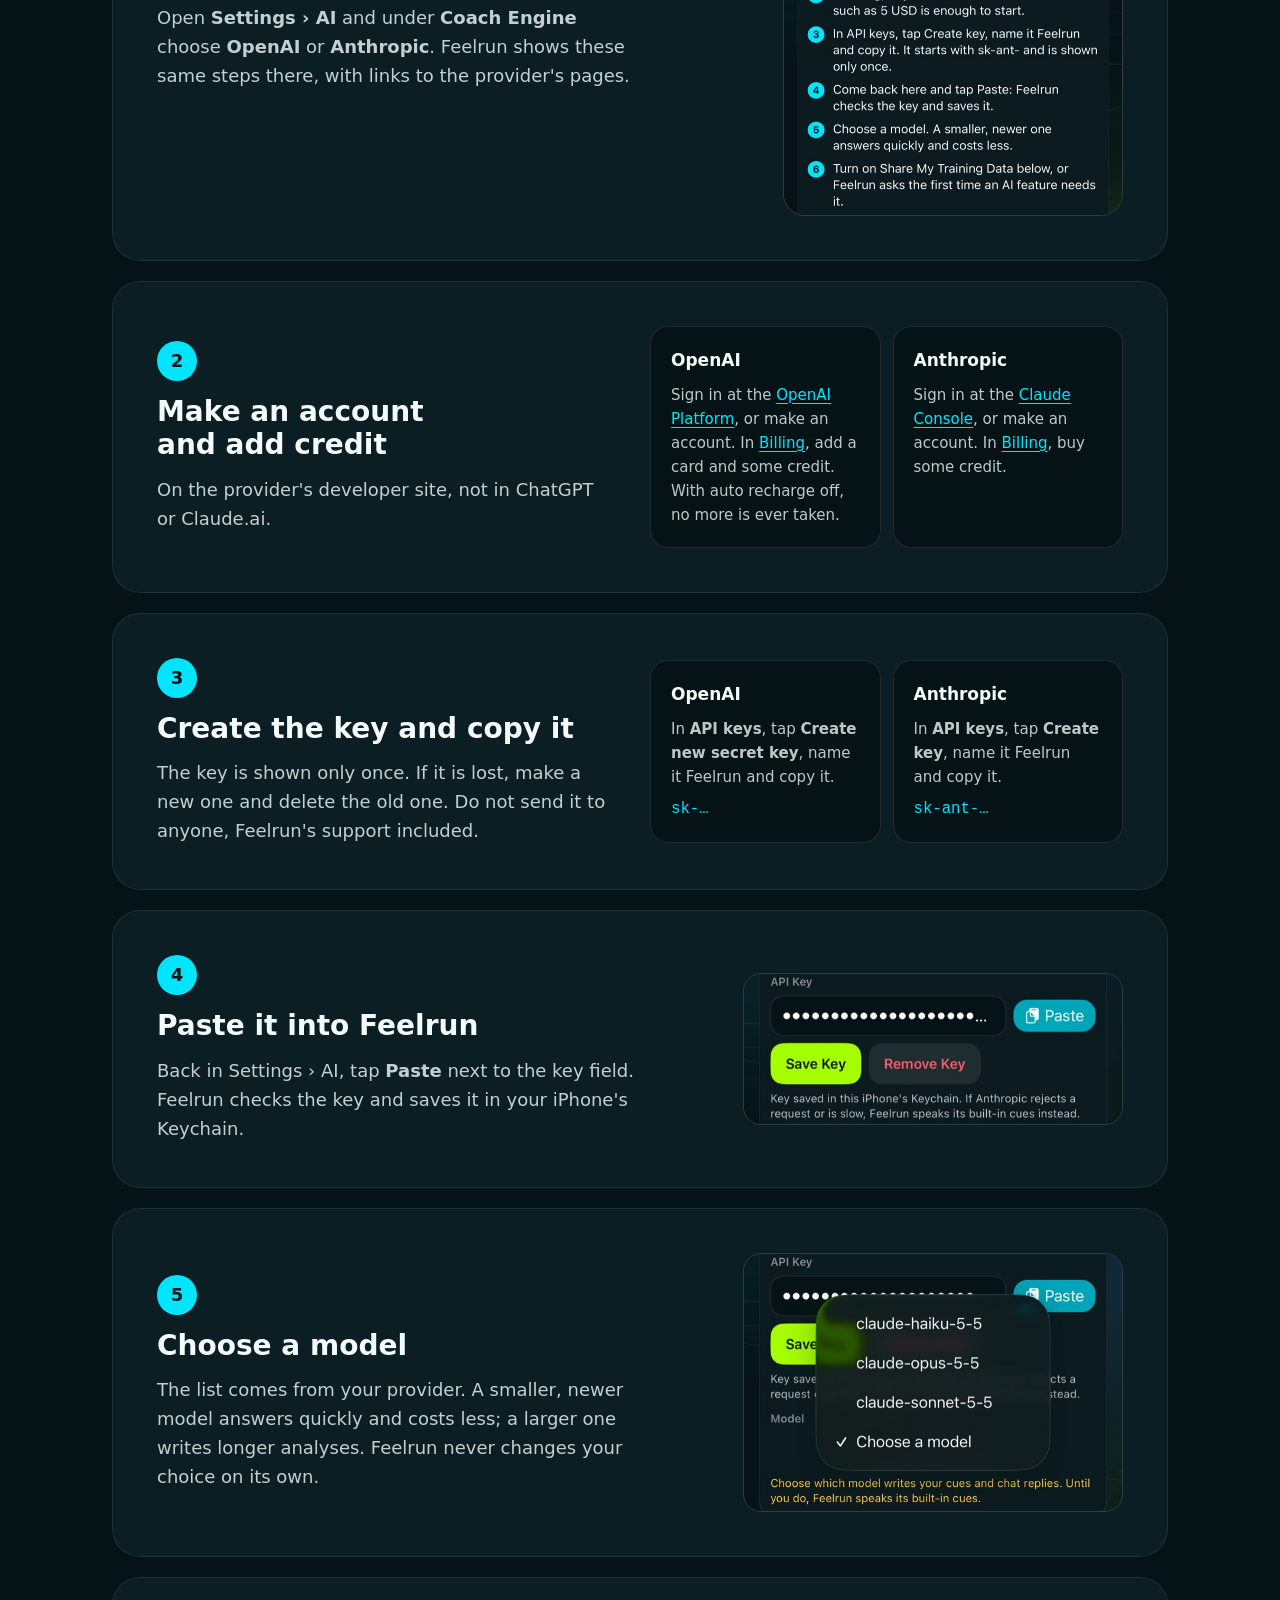
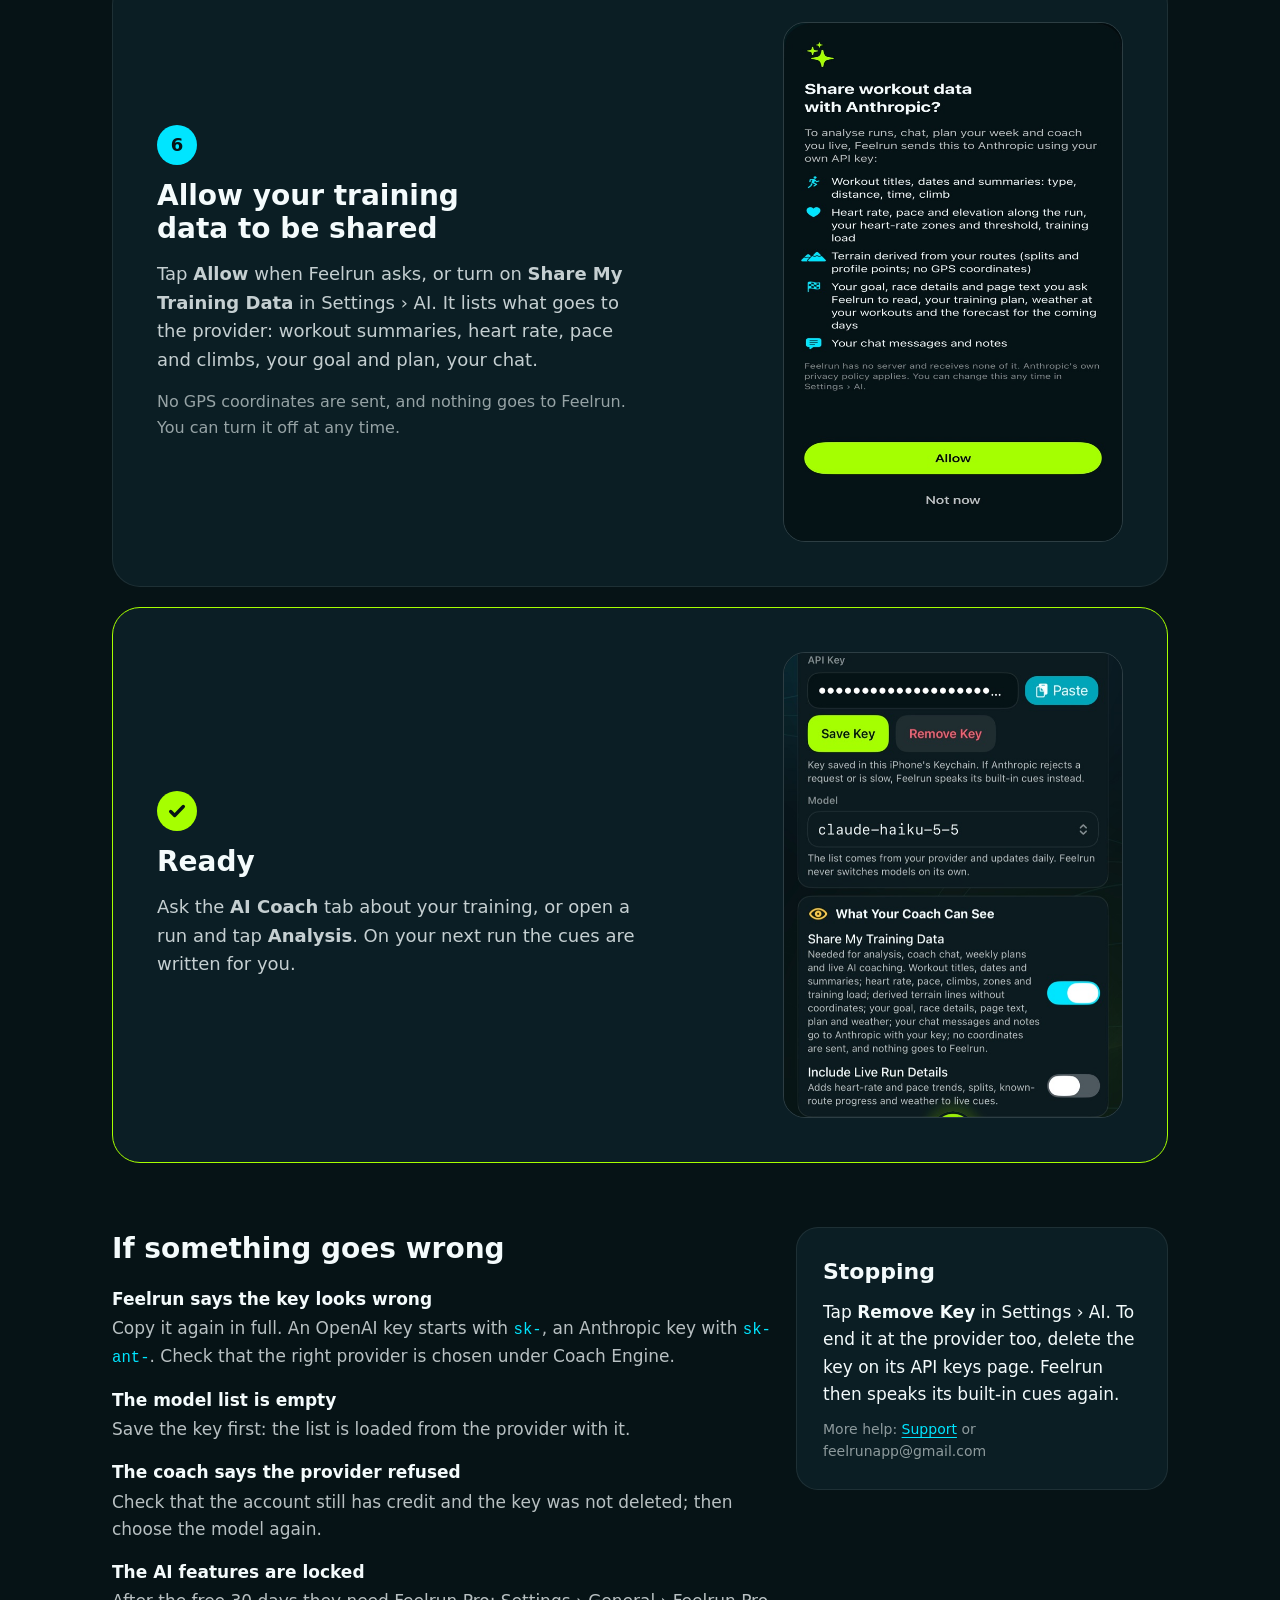
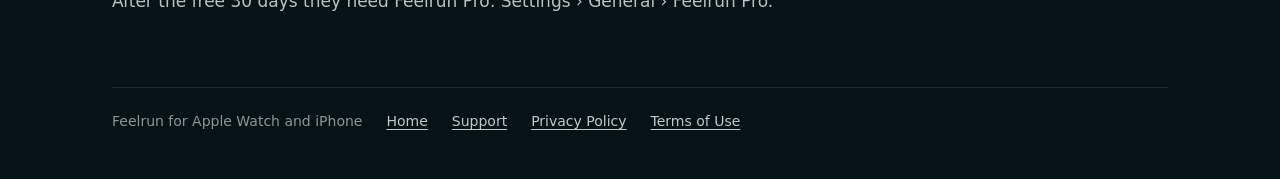
==== commit 8ef2b643: "Feelrun 1.3: privacy policy, terms and pages for heart-rate relay, shoe ratings, Gear, NFC and Strav" ====
--- a/ai-key.html
+++ b/ai-key.html
@@ -36,7 +36,7 @@
   <section class="facts" aria-label="What it is and what it costs">
     <div class="card">
       <svg aria-hidden="true" width="28" height="28" viewBox="0 0 24 24" fill="none" stroke="#00e5ff" stroke-width="1.8" stroke-linecap="round" stroke-linejoin="round"><rect x="7" y="2" width="10" height="20" rx="2.5"></rect><path d="M11 18h2"></path></svg>
-      <h3>No Feelrun server</h3>
+      <h3>Not through Feelrun</h3>
       <p>Your iPhone sends each request straight to the provider. The key stays in your iPhone's Keychain.</p>
     </div>
     <div class="card">
